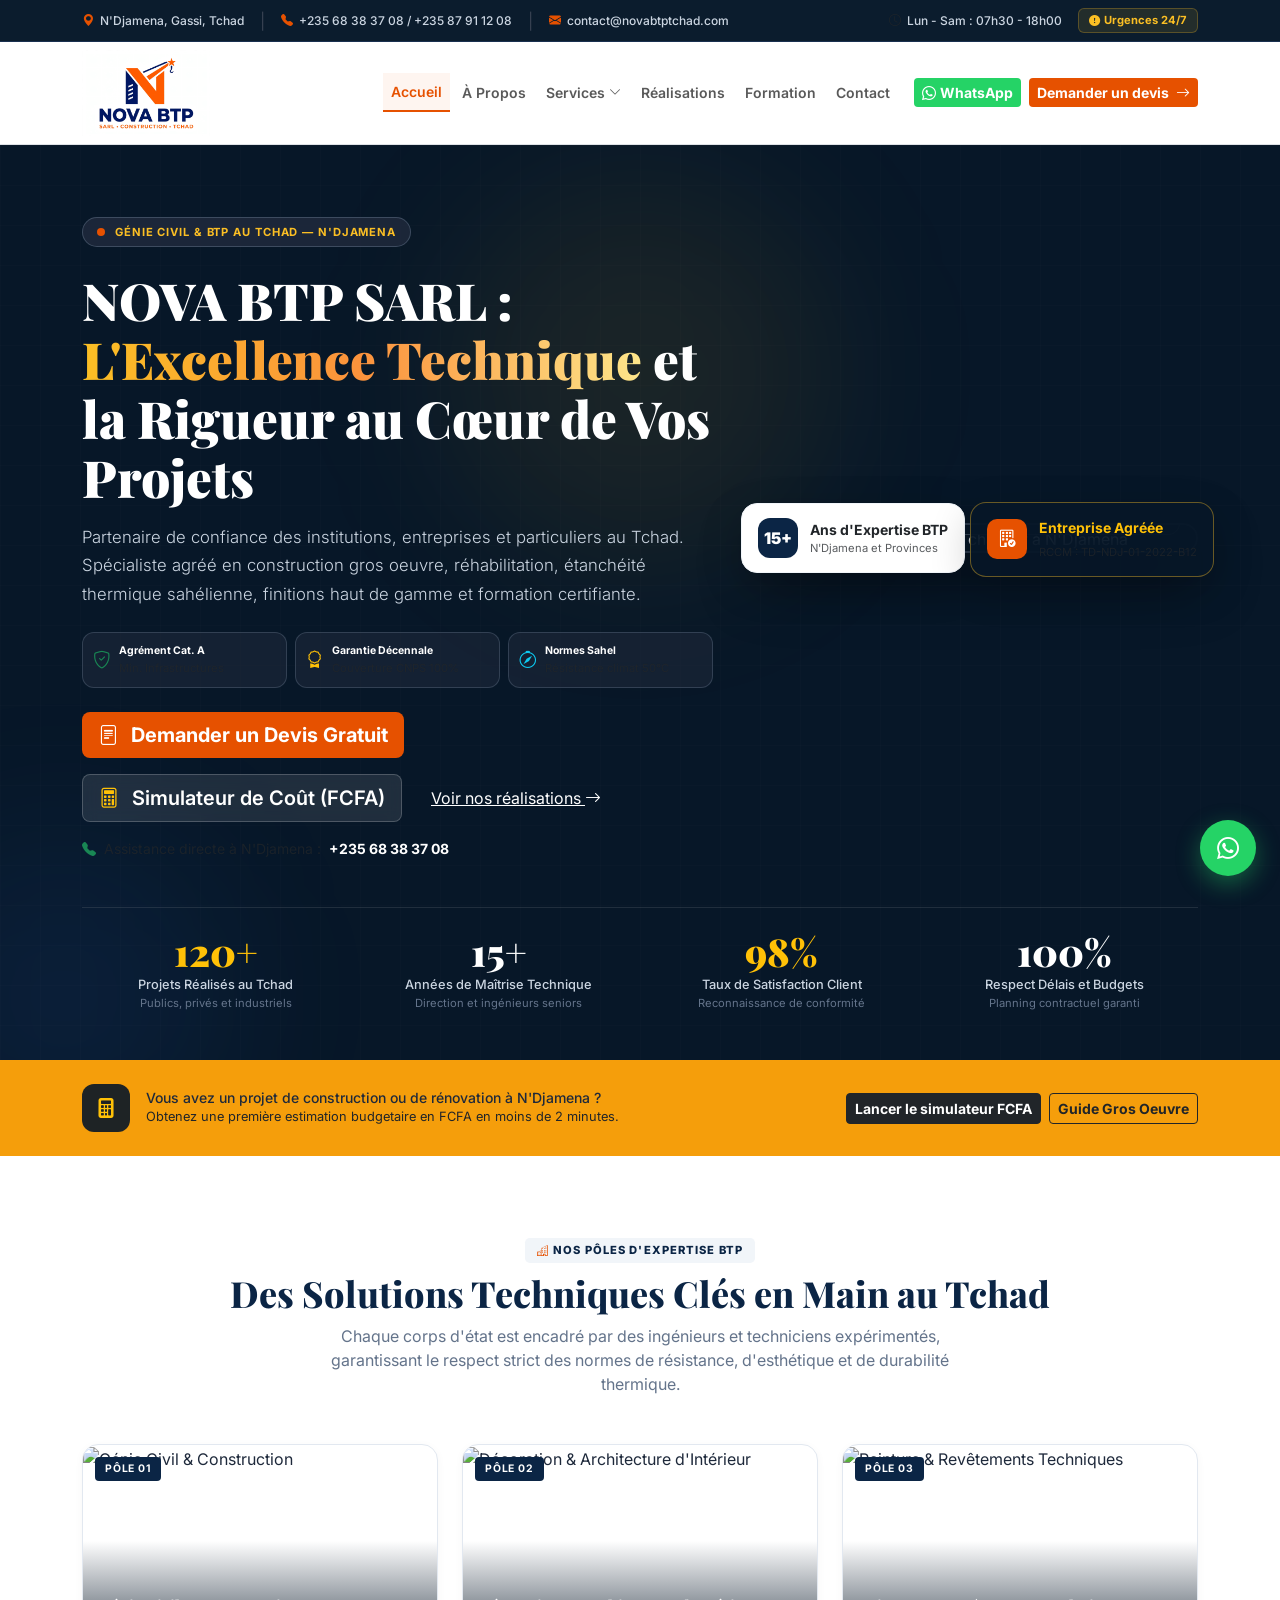
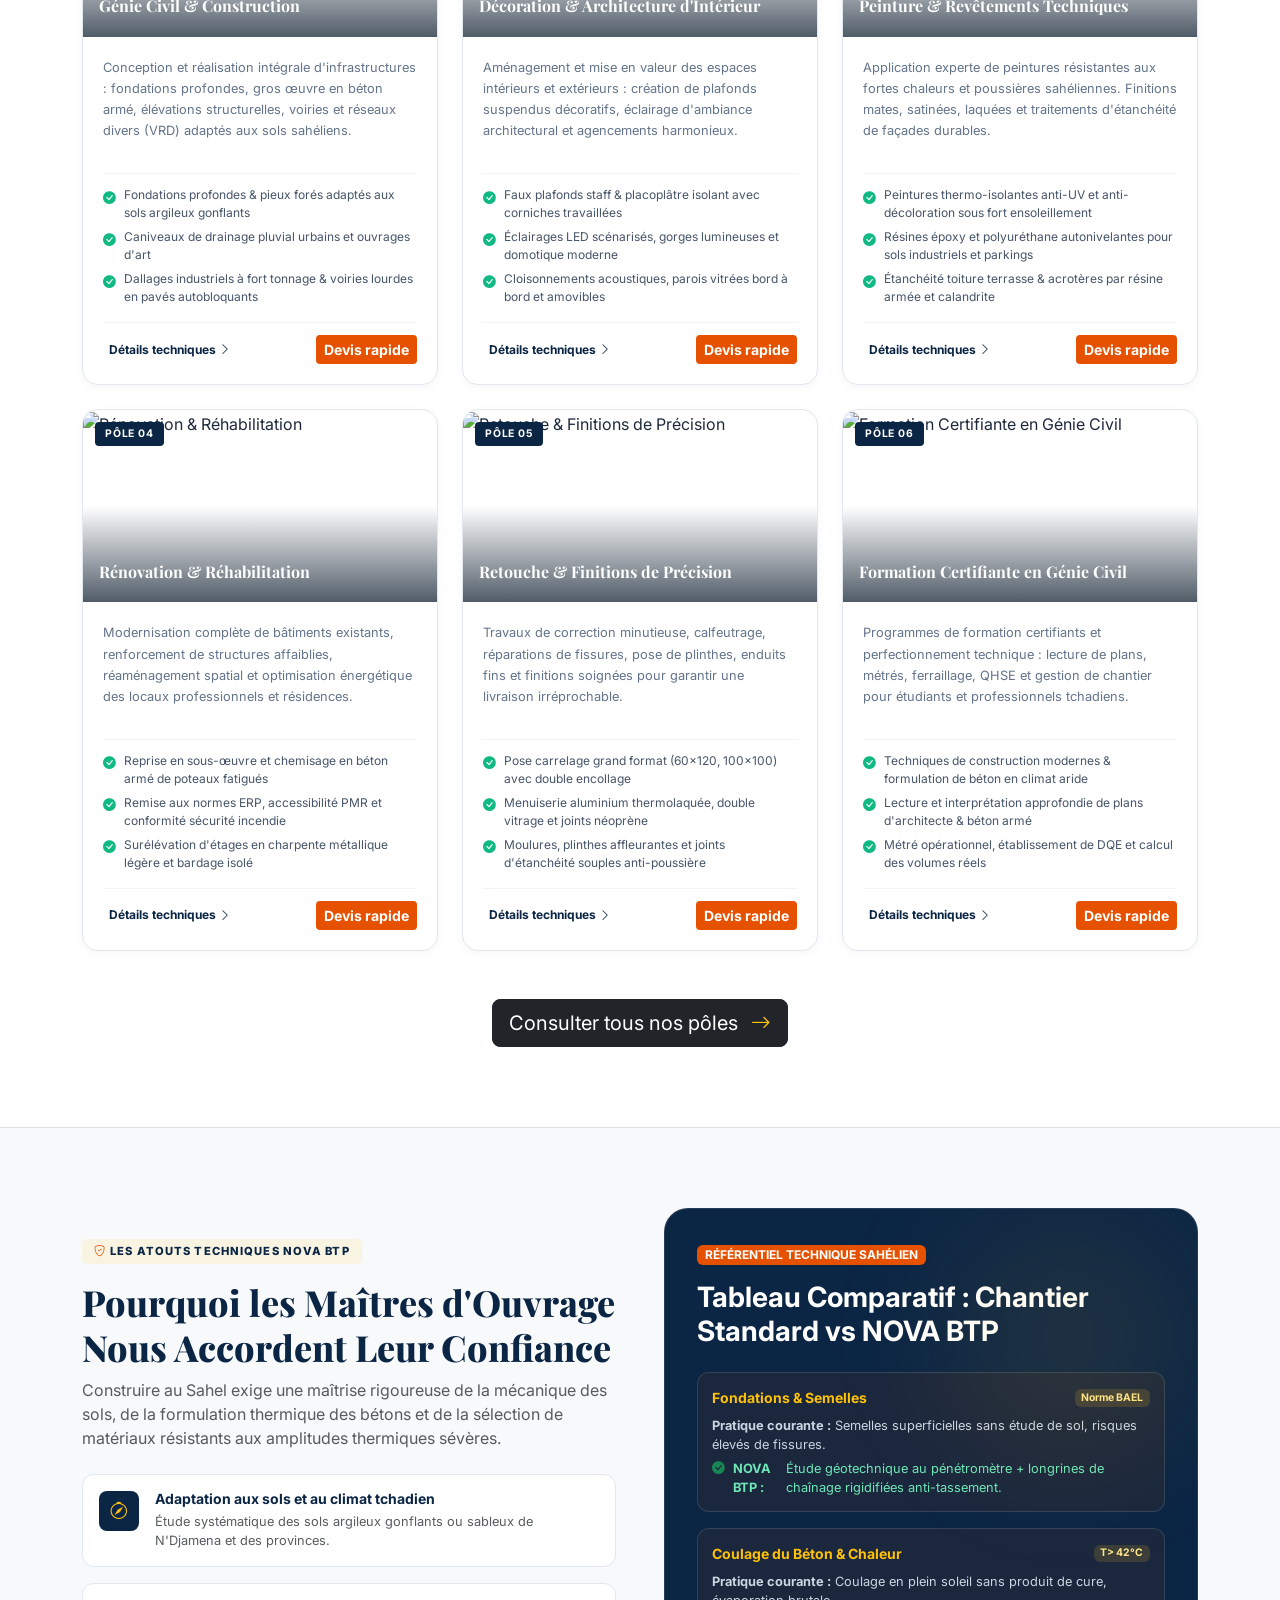
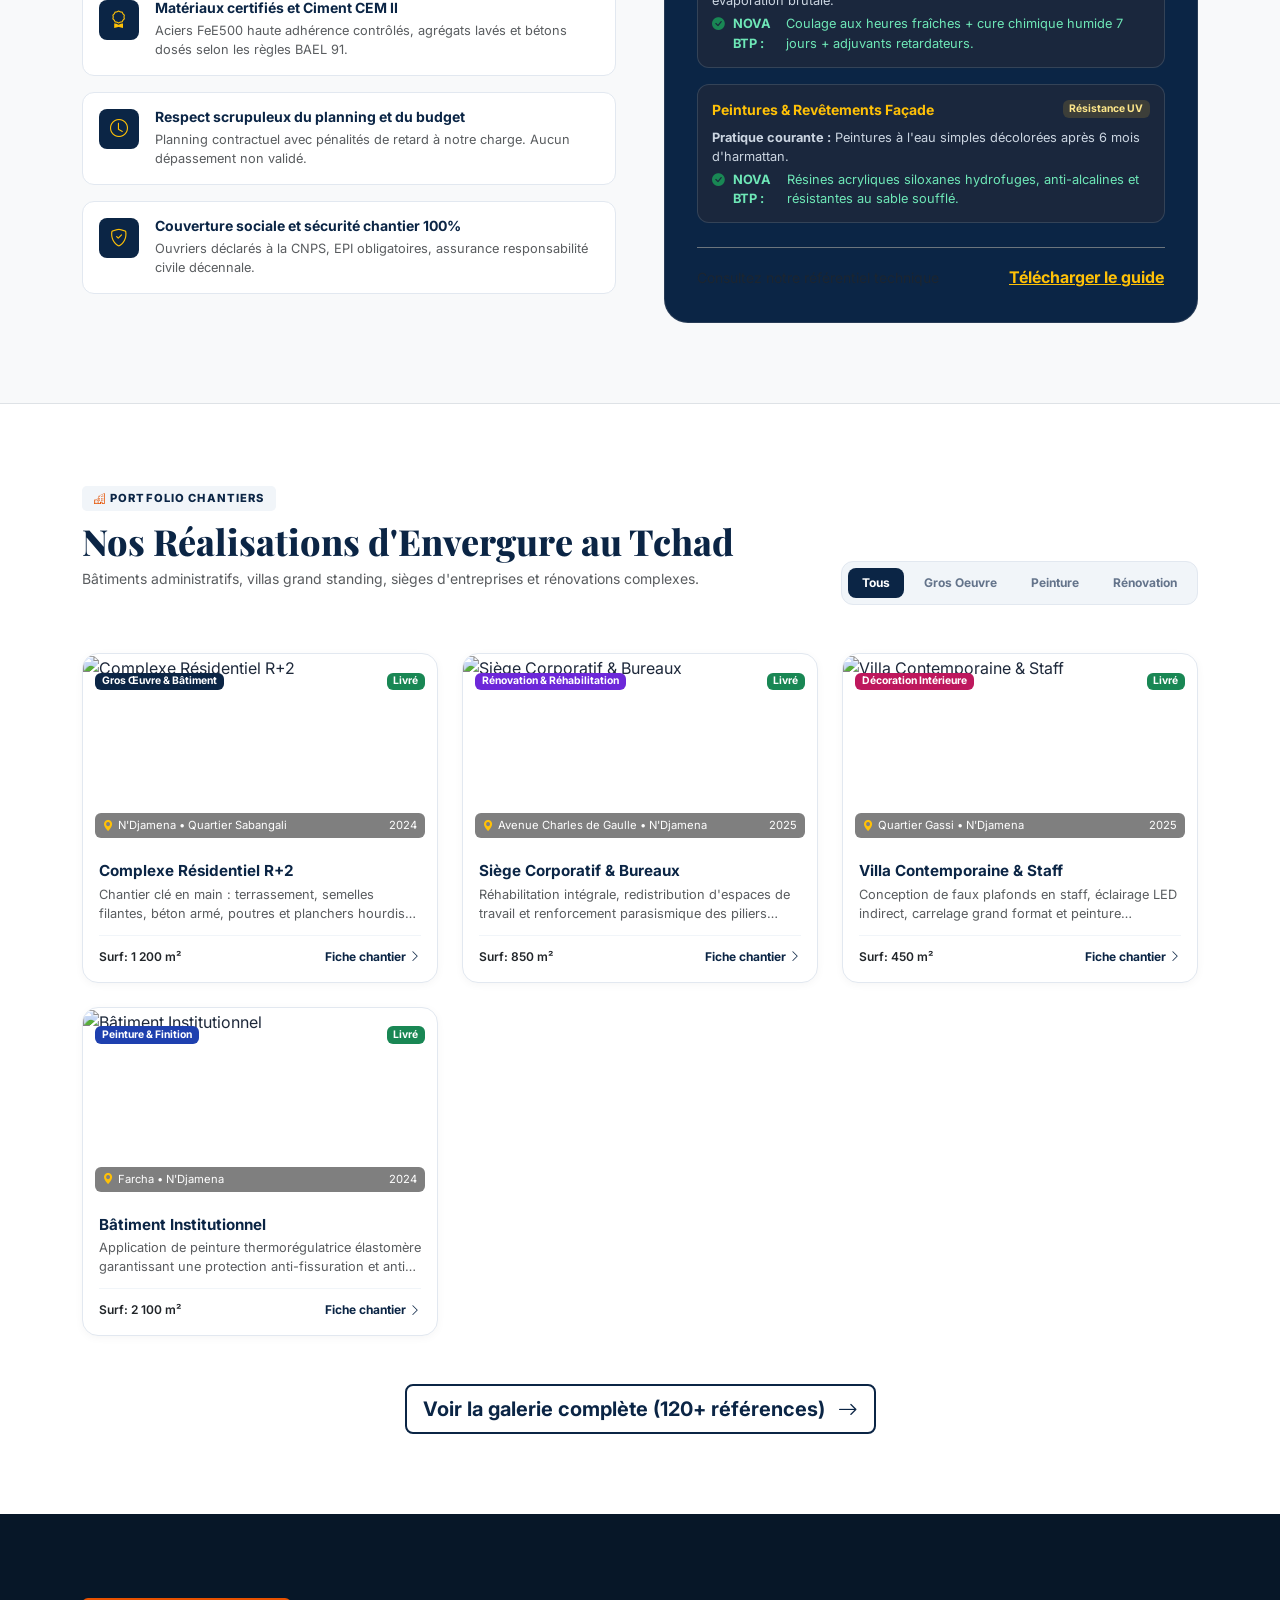
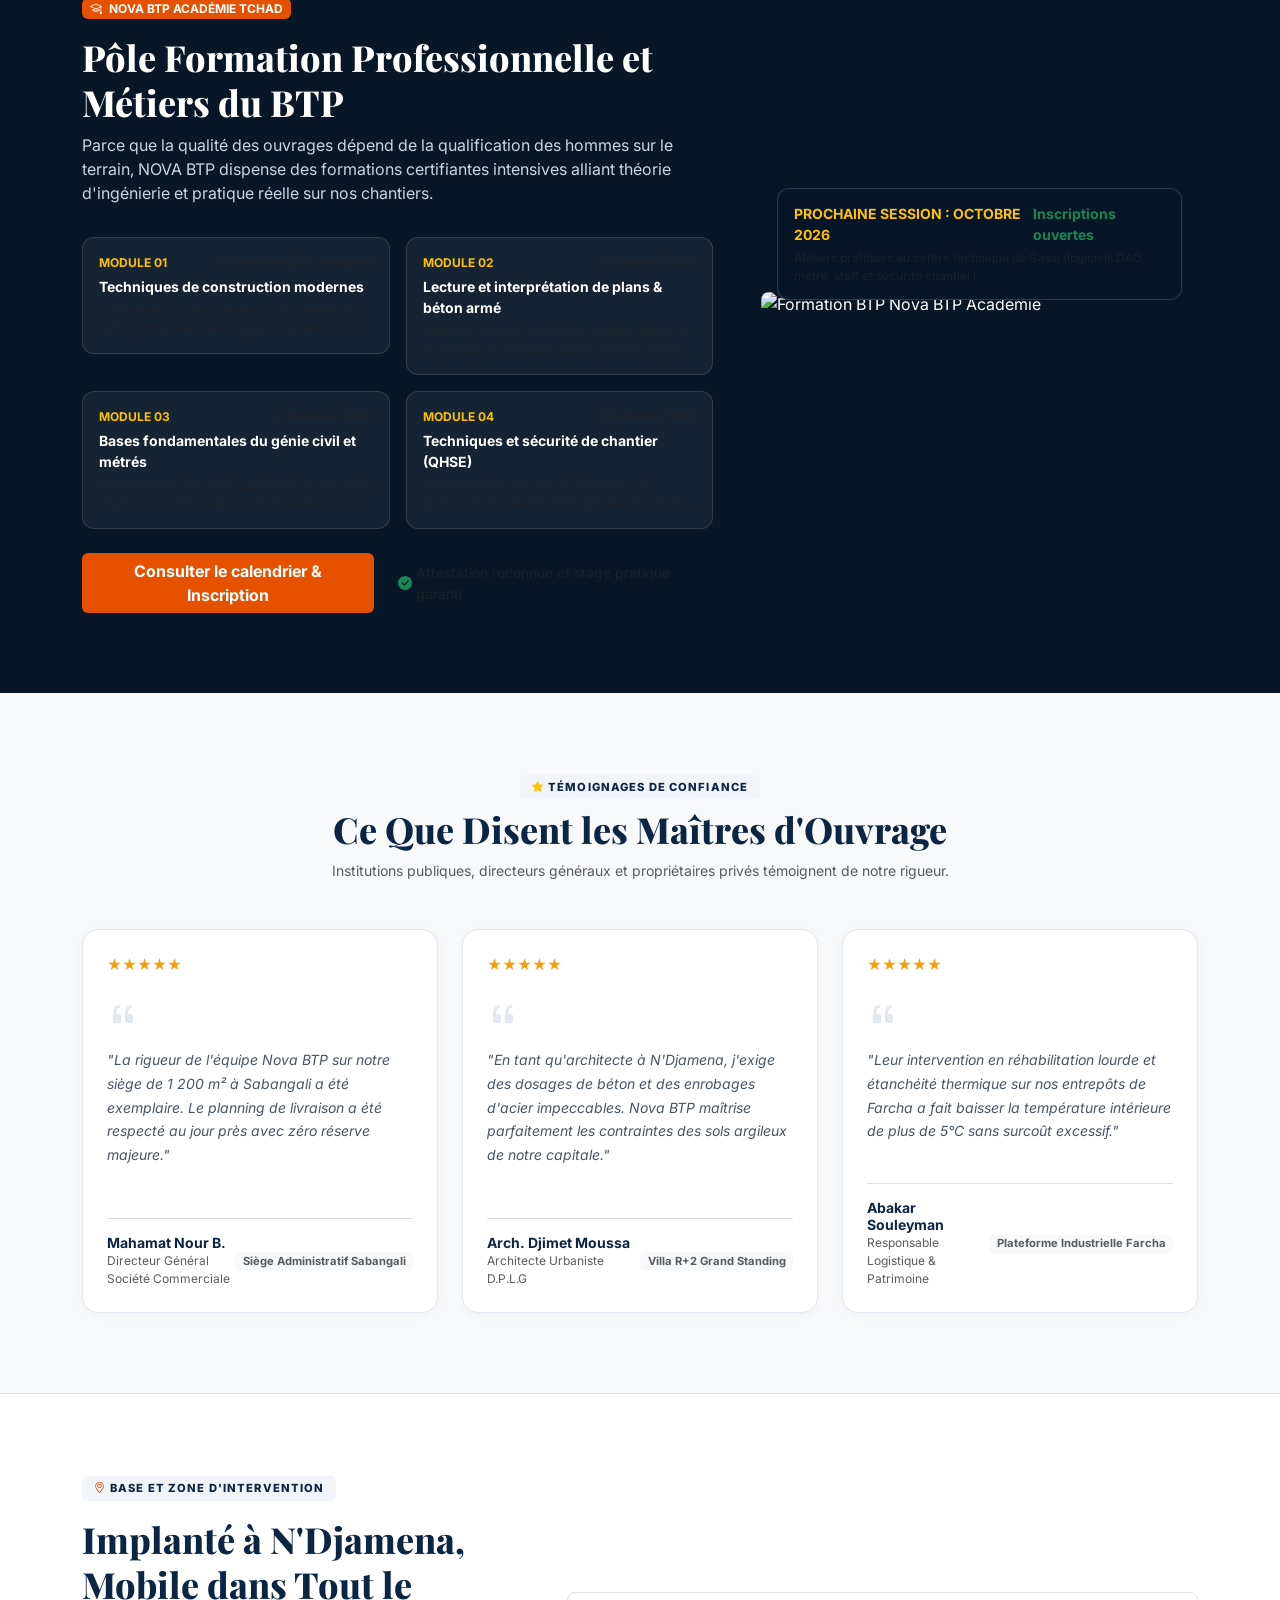
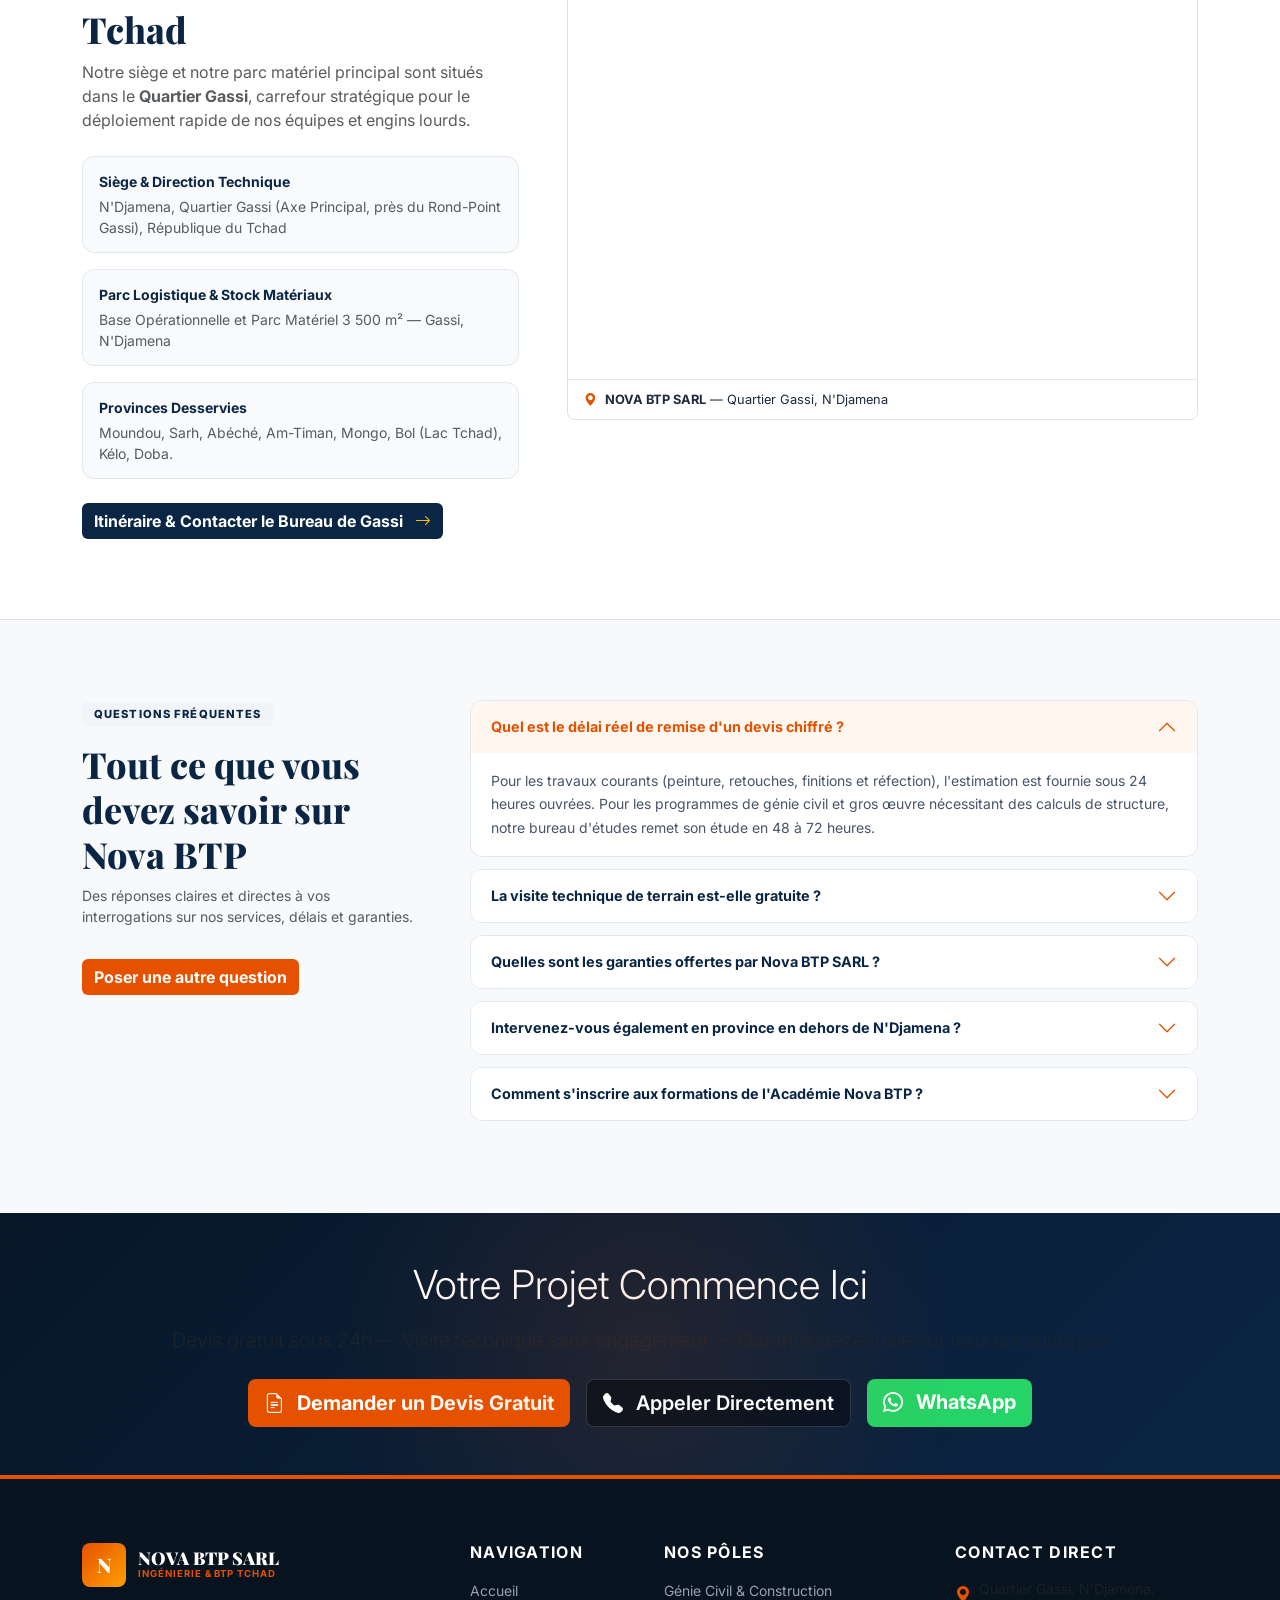
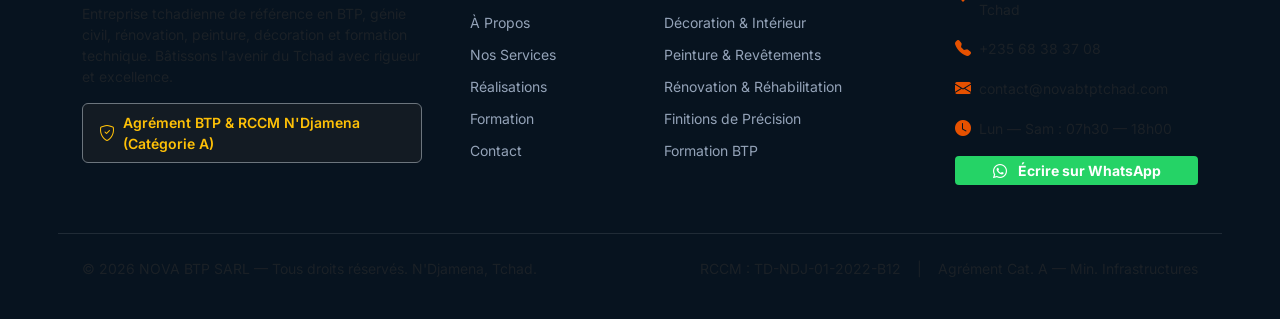
==== index.html @ 618a9fb0 "first commit" ====
<!DOCTYPE html>
<html lang="fr">
<head>
  <meta charset="UTF-8" />
  <meta name="viewport" content="width=device-width, initial-scale=1.0" />
  <title>NOVA BTP SARL - Ingénierie BTP au Tchad, N'Djamena</title>
  <meta name="description" content="NOVA BTP SARL, partenaire de confiance en génie civil, construction, rénovation, décoration et formation certifiante à N'Djamena, Tchad. Agrément Cat. A - Garantie Décennale." />
  <link href="https://cdn.jsdelivr.net/npm/bootstrap@5.3.3/dist/css/bootstrap.min.css" rel="stylesheet" />
  <link href="https://cdn.jsdelivr.net/npm/bootstrap-icons@1.11.3/font/bootstrap-icons.min.css" rel="stylesheet" />
  <link href="https://fonts.googleapis.com/css2?family=Inter:wght@300;400;500;600;700;800;900&family=Playfair+Display:wght@700;800;900&display=swap" rel="stylesheet" />
  <link rel="stylesheet" href="style.css" />
</head>
<body>

<!-- ===== HEADER ===== -->
<header id="main-header" class="sticky-top">
  <div class="topbar py-2">
    <div class="container-xl">
      <div class="d-flex flex-wrap align-items-center justify-content-between gap-2">
        <div class="d-flex flex-wrap align-items-center gap-3">
          <span class="topbar-info"><i class="bi bi-geo-alt-fill text-orange"></i> N'Djamena, Gassi, Tchad</span>
          <span class="d-none d-md-inline topbar-sep">|</span>
          <a href="tel:+23568383708" class="topbar-info topbar-link">
            <i class="bi bi-telephone-fill text-orange"></i> +235 68 38 37 08 / +235 87 91 12 08
          </a>
          <span class="d-none d-lg-inline topbar-sep">|</span>
          <a href="mailto:contact@novabtptchad.com" class="topbar-info topbar-link d-none d-lg-inline-flex">
            <i class="bi bi-envelope-fill text-orange"></i> contact@novabtptchad.com
          </a>
        </div>
        <div class="d-flex align-items-center gap-3">
          <span class="topbar-info"><i class="bi bi-clock text-muted"></i> Lun - Sam : 07h30 - 18h00</span>
          <span class="badge-urgence"><i class="bi bi-exclamation-circle-fill"></i> Urgences 24/7</span>
        </div>
      </div>
    </div>
  </div>

  <nav class="navbar navbar-expand-xl navbar-light bg-white py-0 border-bottom">
    <div class="container-xl">
      <button class="navbar-brand-btn nav-link-page" data-page="home">
        <div class="brand-logo">
          <!-- <div class="brand-logo-icon"><span class="brand-n">N</span></div> -->
          <div class="brand-logo-text">
            <img src="logo.jpg" style="width: 8rem;" >
            <!-- <span class="brand-name">NOVA BTP</span>
            <span class="brand-subtitle">SARL - TCHAD</span>  -->
          </div>
        </div>
      </button>

      <div class="d-flex align-items-center gap-2 d-xl-none">
        <a href="https://wa.me/23568383708" target="_blank" class="btn btn-whatsapp btn-sm">
          <i class="bi bi-whatsapp"></i>
        </a>
        <button class="navbar-toggler border-0" type="button" data-bs-toggle="collapse" data-bs-target="#navbarMain">
          <span class="navbar-toggler-icon"></span>
        </button>
      </div>

      <div class="collapse navbar-collapse" id="navbarMain">
        <ul class="navbar-nav ms-auto align-items-xl-center gap-xl-1">
          <li class="nav-item">
            <button class="nav-link nav-link-page fw-semibold" data-page="home">Accueil</button>
          </li>
          <li class="nav-item">
            <button class="nav-link nav-link-page fw-semibold" data-page="about">À Propos</button>
          </li>
          <li class="nav-item dropdown-hover">
            <button class="nav-link nav-link-page fw-semibold d-inline-flex align-items-center gap-1" data-page="services">
              Services <i class="bi bi-chevron-down small"></i>
            </button>
            <div class="nav-dropdown-menu">
              <div class="nav-dropdown-header">6 Pôles Techniques Nova BTP</div>
              <button class="nav-dropdown-item nav-link-page" data-page="services" data-service="genie-civil">
                <i class="bi bi-building text-orange"></i>
                <div><div class="fw-bold">Génie Civil &amp; Construction</div><div class="text-muted small">Fondations, gros oeuvre, béton armé, VRD</div></div>
              </button>
              <button class="nav-dropdown-item nav-link-page" data-page="services" data-service="decoration-design">
                <i class="bi bi-palette text-orange"></i>
                <div><div class="fw-bold">Décoration &amp; Architecture d'Intérieur</div><div class="text-muted small">Faux plafonds staff, LED, agencements</div></div>
              </button>
              <button class="nav-dropdown-item nav-link-page" data-page="services" data-service="peinture-revetements">
                <i class="bi bi-brush text-orange"></i>
                <div><div class="fw-bold">Peinture &amp; Revêtements Techniques</div><div class="text-muted small">Anti-chaleur -6°C, résine époxy sols</div></div>
              </button>
              <button class="nav-dropdown-item nav-link-page" data-page="services" data-service="renovation-rehabilitation">
                <i class="bi bi-tools text-orange"></i>
                <div><div class="fw-bold">Rénovation &amp; Réhabilitation</div><div class="text-muted small">Reprise en sous-oeuvre, surélévations</div></div>
              </button>
              <button class="nav-dropdown-item nav-link-page" data-page="services" data-service="retouche-finitions">
                <i class="bi bi-rulers text-orange"></i>
                <div><div class="fw-bold">Retouche &amp; Finitions de Précision</div><div class="text-muted small">Carrelage 60x120, menuiserie alu</div></div>
              </button>
              <button class="nav-dropdown-item nav-link-page border-top" data-page="training">
                <i class="bi bi-mortarboard text-orange"></i>
                <div><div class="fw-bold">Formation en Génie Civil</div><div class="text-muted small">Académie pratique certifiée</div></div>
              </button>
              <div class="nav-dropdown-footer">
                <button class="nav-link-page text-orange fw-bold small" data-page="services">Voir les 6 pôles au complet</button>
              </div>
            </div>
          </li>
          <li class="nav-item">
            <button class="nav-link nav-link-page fw-semibold" data-page="projects">Réalisations</button>
          </li>
          <li class="nav-item">
            <button class="nav-link nav-link-page fw-semibold" data-page="training">Formation</button>
          </li>
          <li class="nav-item">
            <button class="nav-link nav-link-page fw-semibold" data-page="contact">Contact</button>
          </li>
        </ul>
        <div class="d-flex align-items-center gap-2 ms-xl-3 mt-3 mt-xl-0 pb-3 pb-xl-0">
          <a href="https://wa.me/23568383708" target="_blank" class="btn btn-whatsapp btn-sm d-none d-xl-inline-flex">
            <i class="bi bi-whatsapp me-1"></i> WhatsApp
          </a>
          <button class="btn btn-orange btn-sm" id="btn-open-quote-nav">
            Demander un devis <i class="bi bi-arrow-right ms-1"></i>
          </button>
        </div>
      </div>
    </div>
  </nav>
</header>

<!-- ===== MAIN SPA CONTAINER ===== -->
<main id="app-main">

  <!-- ======================================================
       PAGE: HOME
  ====================================================== -->
  <div id="page-home" class="page-content">

    <!-- HERO -->
    <section class="hero-section position-relative overflow-hidden text-white">
      <div class="hero-bg-img"></div>
      <div class="hero-overlay"></div>
      <div class="hero-grid"></div>
      <div class="hero-glow-1"></div>
      <div class="hero-glow-2"></div>
      <div class="container-xl position-relative py-5" style="z-index:2;">
        <div class="row align-items-center g-5 py-4">
          <div class="col-lg-7">
            <div class="badge-pill mb-4">
              <span class="dot-pulse"></span>
              GÉNIE CIVIL &amp; BTP AU TCHAD — N'DJAMENA
            </div>
            <h1 class="hero-title">
              NOVA BTP SARL :<br>
              <span class="text-gradient">L'Excellence Technique</span>
              et la Rigueur au Cœur de Vos Projets
            </h1>
            <p class="hero-subtitle mt-3">
              Partenaire de confiance des institutions, entreprises et particuliers au Tchad.
              Spécialiste agréé en construction gros oeuvre, réhabilitation, étanchéité thermique
              sahélienne, finitions haut de gamme et formation certifiante.
            </p>
            <div class="row g-2 mt-3">
              <div class="col-6 col-sm-4">
                <div class="hero-badge">
                  <i class="bi bi-shield-check text-success"></i>
                  <div>
                    <strong class="d-block text-white small">Agrément Cat. A</strong>
                    <span class="text-muted" style="font-size:.7rem;">Min. Infrastructures</span>
                  </div>
                </div>
              </div>
              <div class="col-6 col-sm-4">
                <div class="hero-badge">
                  <i class="bi bi-award text-warning"></i>
                  <div>
                    <strong class="d-block text-white small">Garantie Décennale</strong>
                    <span class="text-muted" style="font-size:.7rem;">Couverture CNPS 100%</span>
                  </div>
                </div>
              </div>
              <div class="col-12 col-sm-4">
                <div class="hero-badge">
                  <i class="bi bi-compass text-info"></i>
                  <div>
                    <strong class="d-block text-white small">Normes Sahel</strong>
                    <span class="text-muted" style="font-size:.7rem;">Résistance climat 50°C</span>
                  </div>
                </div>
              </div>
            </div>
            <div class="d-flex flex-wrap gap-3 mt-4">
              <button class="btn btn-orange btn-lg" id="btn-hero-quote">
                <i class="bi bi-file-text me-2"></i> Demander un Devis Gratuit
              </button>
              <button class="btn btn-glass btn-lg" id="btn-hero-estimator">
                <i class="bi bi-calculator text-warning me-2"></i> Simulateur de Coût (FCFA)
              </button>
              <button class="btn btn-link text-white nav-link-page" data-page="projects">
                Voir nos réalisations <i class="bi bi-arrow-right"></i>
              </button>
            </div>
            <div class="d-flex align-items-center gap-2 mt-3 text-muted small">
              <i class="bi bi-telephone-fill text-success"></i>
              <span>Assistance directe à N'Djamena :</span>
              <a href="tel:+23568383708" class="text-white fw-bold text-decoration-none">+235 68 38 37 08</a>
            </div>
          </div>
          <div class="col-lg-5">
            <div class="hero-img-wrap position-relative">
              <div class="hero-float-card hero-float-tl d-none d-sm-flex">
                <div class="float-icon-box">15+</div>
                <div>
                  <div class="fw-bold small text-dark">Ans d'Expertise BTP</div>
                  <div class="text-muted" style="font-size:.7rem;">N'Djamena et Provinces</div>
                </div>
              </div>
              <div class="hero-img-frame">
                <img src="https://images.unsplash.com/photo-1504307651254-35680f356dfd?auto=format&fit=crop&w=800&q=80"
                     alt="Ingénieurs NOVA BTP sur chantier à N'Djamena" class="hero-img" />
                <div class="hero-img-overlay"></div>
                <div class="hero-img-badge">
                  <div>
                    <div class="text-warning fw-bold" style="font-size:.65rem;">Chantiers Actifs 2026</div>
                    <div class="text-white small fw-bold">Supervision géotechnique et contrôles béton</div>
                  </div>
                  <span class="badge bg-success bg-opacity-25 text-success" style="font-size:.65rem;">Normes BAEL 91</span>
                </div>
              </div>
              <div class="hero-float-card hero-float-br d-none d-sm-flex">
                <div class="float-icon-orange"><i class="bi bi-building-check"></i></div>
                <div>
                  <span class="fw-bold d-block text-warning small">Entreprise Agréée</span>
                  <span class="text-muted" style="font-size:.7rem;">RCCM : TD-NDJ-01-2022-B12</span>
                </div>
              </div>
            </div>
          </div>
        </div>
        <!-- STATS -->
        <div class="hero-stats border-top border-secondary border-opacity-25 mt-4 pt-4">
          <div class="row text-center g-3">
            <div class="col-6 col-md-3">
              <div class="stat-number text-warning">120+</div>
              <div class="stat-label">Projets Réalisés au Tchad</div>
              <div class="stat-sub">Publics, privés et industriels</div>
            </div>
            <div class="col-6 col-md-3">
              <div class="stat-number text-white">15+</div>
              <div class="stat-label">Années de Maîtrise Technique</div>
              <div class="stat-sub">Direction et ingénieurs seniors</div>
            </div>
            <div class="col-6 col-md-3">
              <div class="stat-number text-warning">98%</div>
              <div class="stat-label">Taux de Satisfaction Client</div>
              <div class="stat-sub">Reconnaissance de conformité</div>
            </div>
            <div class="col-6 col-md-3">
              <div class="stat-number text-white">100%</div>
              <div class="stat-label">Respect Délais et Budgets</div>
              <div class="stat-sub">Planning contractuel garanti</div>
            </div>
          </div>
        </div>
      </div>
    </section>

    <!-- BANNER ESTIMATEUR -->
    <section class="banner-estimateur py-4">
      <div class="container-xl">
        <div class="d-flex flex-column flex-md-row align-items-center justify-content-between gap-4">
          <div class="d-flex align-items-center gap-3">
            <div class="banner-icon-box"><i class="bi bi-calculator-fill text-warning fs-5"></i></div>
            <div>
              <h3 class="fw-black mb-0 small">Vous avez un projet de construction ou de rénovation à N'Djamena ?</h3>
              <p class="mb-0 text-dark" style="font-size:.8rem;">Obtenez une première estimation budgetaire en FCFA en moins de 2 minutes.</p>
            </div>
          </div>
          <div class="d-flex gap-2 flex-wrap">
            <button class="btn btn-dark btn-sm fw-bold" id="btn-banner-estimator">Lancer le simulateur FCFA</button>
            <button class="btn btn-outline-dark btn-sm fw-bold" id="btn-guide-technique">Guide Gros Oeuvre</button>
          </div>
        </div>
      </div>
    </section>

    <!-- SERVICES -->
    <section class="py-section bg-white">
      <div class="container-xl">
        <div class="text-center mb-5">
          <div class="section-label mb-2"><i class="bi bi-buildings text-orange me-1"></i> NOS PÔLES D'EXPERTISE BTP</div>
          <h2 class="section-title">Des Solutions Techniques Clés en Main au Tchad</h2>
          <p class="section-subtitle mx-auto">Chaque corps d'état est encadré par des ingénieurs et techniciens expérimentés, garantissant le respect strict des normes de résistance, d'esthétique et de durabilité thermique.</p>
        </div>
        <div class="row g-4" id="home-services-grid"></div>
        <div class="text-center mt-5">
          <button class="btn btn-dark btn-lg nav-link-page" data-page="services">
            Consulter tous nos pôles <i class="bi bi-arrow-right text-warning ms-2"></i>
          </button>
        </div>
      </div>
    </section>

    <!-- WHY NOVA BTP -->
    <section class="py-section bg-light border-top border-bottom">
      <div class="container-xl">
        <div class="row g-5 align-items-center">
          <div class="col-lg-6">
            <div class="section-label bg-warning bg-opacity-10 mb-3"><i class="bi bi-shield-check text-orange me-1"></i> LES ATOUTS TECHNIQUES NOVA BTP</div>
            <h2 class="section-title">Pourquoi les Maîtres d'Ouvrage Nous Accordent Leur Confiance</h2>
            <p class="text-muted">Construire au Sahel exige une maîtrise rigoureuse de la mécanique des sols, de la formulation thermique des bétons et de la sélection de matériaux résistants aux amplitudes thermiques sévères.</p>
            <div class="d-flex flex-column gap-3 mt-4">
              <div class="why-card">
                <div class="why-icon"><i class="bi bi-compass text-warning"></i></div>
                <div>
                  <h5 class="small fw-bold text-navy mb-1">Adaptation aux sols et au climat tchadien</h5>
                  <p class="text-muted mb-0" style="font-size:.8rem;">Étude systématique des sols argileux gonflants ou sableux de N'Djamena et des provinces.</p>
                </div>
              </div>
              <div class="why-card">
                <div class="why-icon"><i class="bi bi-award text-warning"></i></div>
                <div>
                  <h5 class="small fw-bold text-navy mb-1">Matériaux certifiés et Ciment CEM II</h5>
                  <p class="text-muted mb-0" style="font-size:.8rem;">Aciers FeE500 haute adhérence contrôlés, agrégats lavés et bétons dosés selon les règles BAEL 91.</p>
                </div>
              </div>
              <div class="why-card">
                <div class="why-icon"><i class="bi bi-clock text-warning"></i></div>
                <div>
                  <h5 class="small fw-bold text-navy mb-1">Respect scrupuleux du planning et du budget</h5>
                  <p class="text-muted mb-0" style="font-size:.8rem;">Planning contractuel avec pénalités de retard à notre charge. Aucun dépassement non validé.</p>
                </div>
              </div>
              <div class="why-card">
                <div class="why-icon"><i class="bi bi-shield-check text-warning"></i></div>
                <div>
                  <h5 class="small fw-bold text-navy mb-1">Couverture sociale et sécurité chantier 100%</h5>
                  <p class="text-muted mb-0" style="font-size:.8rem;">Ouvriers déclarés à la CNPS, EPI obligatoires, assurance responsabilité civile décennale.</p>
                </div>
              </div>
            </div>
          </div>
          <div class="col-lg-6">
            <div class="comparison-card">
              <div class="comparison-glow"></div>
              <span class="badge bg-orange text-white mb-3">RÉFÉRENTIEL TECHNIQUE SAHÉLIEN</span>
              <h3 class="fw-bold text-white mb-4">Tableau Comparatif : Chantier Standard vs NOVA BTP</h3>
              <div class="d-flex flex-column gap-3">
                <div class="comparison-item">
                  <div class="d-flex justify-content-between align-items-center mb-2">
                    <span class="fw-bold text-warning small">Fondations &amp; Semelles</span>
                    <span class="badge badge-norm">Norme BAEL</span>
                  </div>
                  <p class="text-slate-300 mb-1" style="font-size:.8rem;"><strong>Pratique courante :</strong> Semelles superficielles sans étude de sol, risques élevés de fissures.</p>
                  <div class="comparison-nova"><i class="bi bi-check-circle-fill text-success me-1"></i><strong>NOVA BTP :</strong> Étude géotechnique au pénétromètre + longrines de chaînage rigidifiées anti-tassement.</div>
                </div>
                <div class="comparison-item">
                  <div class="d-flex justify-content-between align-items-center mb-2">
                    <span class="fw-bold text-warning small">Coulage du Béton &amp; Chaleur</span>
                    <span class="badge badge-norm">T&gt; 42°C</span>
                  </div>
                  <p class="text-slate-300 mb-1" style="font-size:.8rem;"><strong>Pratique courante :</strong> Coulage en plein soleil sans produit de cure, évaporation brutale.</p>
                  <div class="comparison-nova"><i class="bi bi-check-circle-fill text-success me-1"></i><strong>NOVA BTP :</strong> Coulage aux heures fraîches + cure chimique humide 7 jours + adjuvants retardateurs.</div>
                </div>
                <div class="comparison-item">
                  <div class="d-flex justify-content-between align-items-center mb-2">
                    <span class="fw-bold text-warning small">Peintures &amp; Revêtements Façade</span>
                    <span class="badge badge-norm">Résistance UV</span>
                  </div>
                  <p class="text-slate-300 mb-1" style="font-size:.8rem;"><strong>Pratique courante :</strong> Peintures à l'eau simples décolorées après 6 mois d'harmattan.</p>
                  <div class="comparison-nova"><i class="bi bi-check-circle-fill text-success me-1"></i><strong>NOVA BTP :</strong> Résines acryliques siloxanes hydrofuges, anti-alcalines et résistantes au sable soufflé.</div>
                </div>
              </div>
              <div class="d-flex align-items-center justify-content-between border-top border-secondary mt-4 pt-3">
                <span class="text-muted small">Consultez notre référentiel technique</span>
                <button class="btn btn-link text-warning small fw-bold p-0" id="btn-guide-home">Télécharger le guide</button>
              </div>
            </div>
          </div>
        </div>
      </div>
    </section>

    <!-- PROJECTS PREVIEW -->
    <section class="py-section bg-white">
      <div class="container-xl">
        <div class="d-flex flex-column flex-md-row justify-content-between align-items-start align-items-md-end gap-4 mb-5">
          <div>
            <div class="section-label mb-2"><i class="bi bi-buildings text-orange me-1"></i> PORTFOLIO CHANTIERS</div>
            <h2 class="section-title mb-1">Nos Réalisations d'Envergure au Tchad</h2>
            <p class="text-muted small">Bâtiments administratifs, villas grand standing, sièges d'entreprises et rénovations complexes.</p>
          </div>
          <div class="project-tabs" id="project-filter-tabs">
            <button class="project-tab active" data-filter="all">Tous</button>
            <button class="project-tab" data-filter="gros-oeuvre">Gros Oeuvre</button>
            <button class="project-tab" data-filter="peinture">Peinture</button>
            <button class="project-tab" data-filter="renovation">Rénovation</button>
          </div>
        </div>
        <div class="row g-4" id="home-projects-grid"></div>
        <div class="text-center mt-5">
          <button class="btn btn-outline-navy btn-lg nav-link-page" data-page="projects">
            Voir la galerie complète (120+ références) <i class="bi bi-arrow-right ms-2"></i>
          </button>
        </div>
      </div>
    </section>

    <!-- TRAINING PREVIEW -->
    <section class="py-section bg-navy text-white position-relative overflow-hidden">
      <div class="container-xl position-relative" style="z-index:2;">
        <div class="row g-5 align-items-center">
          <div class="col-lg-7">
            <span class="badge bg-orange text-white mb-3"><i class="bi bi-mortarboard me-1"></i> NOVA BTP ACADÉMIE TCHAD</span>
            <h2 class="section-title text-white">Pôle Formation Professionnelle et Métiers du BTP</h2>
            <p class="text-slate-300">Parce que la qualité des ouvrages dépend de la qualification des hommes sur le terrain, NOVA BTP dispense des formations certifiantes intensives alliant théorie d'ingénierie et pratique réelle sur nos chantiers.</p>
            <div class="row g-3 mt-3" id="home-training-modules"></div>
            <div class="d-flex align-items-center gap-4 mt-4">
              <button class="btn btn-orange nav-link-page" data-page="training">Consulter le calendrier &amp; Inscription</button>
              <div class="text-muted small d-flex align-items-center gap-1">
                <i class="bi bi-check-circle-fill text-success"></i> Attestation reconnue et stage pratique garanti
              </div>
            </div>
          </div>
          <div class="col-lg-5">
            <div class="training-img-wrap position-relative">
              <img src="https://images.unsplash.com/photo-1531482615713-2afd69097998?auto=format&fit=crop&w=800&q=80"
                   alt="Formation BTP Nova BTP Académie" class="img-fluid rounded-3 w-100" style="height:380px;object-fit:cover;" />
              <div class="training-img-badge">
                <div class="d-flex justify-content-between align-items-center fw-bold text-warning mb-1 small">
                  <span>PROCHAINE SESSION : OCTOBRE 2026</span>
                  <span class="text-success">Inscriptions ouvertes</span>
                </div>
                <p class="text-muted mb-0" style="font-size:.75rem;">Ateliers pratiques au centre technique de Gassi (logiciels DAO, métré, staff et sécurité chantier).</p>
              </div>
            </div>
          </div>
        </div>
      </div>
    </section>

    <!-- TESTIMONIALS -->
    <section class="py-section bg-light border-bottom">
      <div class="container-xl">
        <div class="text-center mb-5">
          <div class="section-label mb-2"><i class="bi bi-star-fill text-warning me-1"></i> TÉMOIGNAGES DE CONFIANCE</div>
          <h2 class="section-title">Ce Que Disent les Maîtres d'Ouvrage</h2>
          <p class="text-muted small">Institutions publiques, directeurs généraux et propriétaires privés témoignent de notre rigueur.</p>
        </div>
        <div class="row g-4" id="home-testimonials"></div>
      </div>
    </section>

    <!-- LOCATION -->
    <section class="py-section bg-white">
      <div class="container-xl">
        <div class="row g-5 align-items-center">
          <div class="col-lg-5">
            <div class="section-label mb-3"><i class="bi bi-geo-alt text-orange me-1"></i> BASE ET ZONE D'INTERVENTION</div>
            <h2 class="section-title">Implanté à N'Djamena, Mobile dans Tout le Tchad</h2>
            <p class="text-muted">Notre siège et notre parc matériel principal sont situés dans le <strong>Quartier Gassi</strong>, carrefour stratégique pour le déploiement rapide de nos équipes et engins lourds.</p>
            <div class="d-flex flex-column gap-3 mt-4">
              <div class="location-info-card">
                <div class="fw-bold text-navy small mb-1">Siège &amp; Direction Technique</div>
                <div class="text-muted small">N'Djamena, Quartier Gassi (Axe Principal, près du Rond-Point Gassi), République du Tchad</div>
              </div>
              <div class="location-info-card">
                <div class="fw-bold text-navy small mb-1">Parc Logistique &amp; Stock Matériaux</div>
                <div class="text-muted small">Base Opérationnelle et Parc Matériel 3 500 m² — Gassi, N'Djamena</div>
              </div>
              <div class="location-info-card">
                <div class="fw-bold text-navy small mb-1">Provinces Desservies</div>
                <div class="text-muted small">Moundou, Sarh, Abéché, Am-Timan, Mongo, Bol (Lac Tchad), Kélo, Doba.</div>
              </div>
            </div>
            <button class="btn btn-navy mt-4 nav-link-page" data-page="contact">
              Itinéraire &amp; Contacter le Bureau de Gassi <i class="bi bi-arrow-right text-warning ms-2"></i>
            </button>
          </div>
          <div class="col-lg-7">
            <div class="map-container rounded-3 overflow-hidden border">
              <iframe src="https://www.openstreetmap.org/export/embed.html?bbox=15.030%2C12.090%2C15.100%2C12.140&layer=mapnik&marker=12.115%2C15.061"
                      style="width:100%;height:420px;border:0;"
                      title="Localisation Nova BTP SARL — Quartier Gassi, N'Djamena"
                      loading="lazy"></iframe>
              <div class="map-overlay-badge">
                <i class="bi bi-geo-alt-fill text-orange me-1"></i>
                <strong>NOVA BTP SARL</strong> — Quartier Gassi, N'Djamena
              </div>
            </div>
          </div>
        </div>
      </div>
    </section>

    <!-- FAQ -->
    <section class="py-section bg-light border-top">
      <div class="container-xl">
        <div class="row g-5">
          <div class="col-lg-4">
            <div class="section-label mb-3">QUESTIONS FRÉQUENTES</div>
            <h2 class="section-title">Tout ce que vous devez savoir sur Nova BTP</h2>
            <p class="text-muted small">Des réponses claires et directes à vos interrogations sur nos services, délais et garanties.</p>
            <button class="btn btn-orange mt-3" id="btn-faq-contact">Poser une autre question</button>
          </div>
          <div class="col-lg-8">
            <div class="accordion accordion-nova" id="faqAccordion"></div>
          </div>
        </div>
      </div>
    </section>

    <!-- CTA FINAL -->
    <section class="cta-final-section py-5">
      <div class="container-xl text-center">
        <h2 class="display-6 fw-black text-white mb-3">Votre Projet Commence Ici</h2>
        <p class="lead text-muted mb-4">Devis gratuit sous 24h — Visite technique sans engagement — Garantie décennale sur tous les ouvrages</p>
        <div class="d-flex flex-wrap justify-content-center gap-3">
          <button class="btn btn-orange btn-lg" id="btn-cta-quote">
            <i class="bi bi-file-earmark-text me-2"></i> Demander un Devis Gratuit
          </button>
          <a href="tel:+23568383708" class="btn btn-glass-dark btn-lg">
            <i class="bi bi-telephone-fill me-2"></i> Appeler Directement
          </a>
          <a href="https://wa.me/23568383708" target="_blank" class="btn btn-whatsapp btn-lg">
            <i class="bi bi-whatsapp me-2"></i> WhatsApp
          </a>
        </div>
      </div>
    </section>
  </div><!-- /page-home -->


  <!-- ======================================================
       PAGE: ABOUT
  ====================================================== -->
  <div id="page-about" class="page-content d-none">
    <section class="page-hero-section">
      <div class="container-xl">
        <span class="badge bg-orange text-white mb-3">ENTREPRISE TCHADIENNE DE RÉFÉRENCE</span>
        <h1 class="page-hero-title">À Propos de NOVA BTP SARL</h1>
        <p class="page-hero-subtitle">Bâtir l'avenir du Sahel avec rigueur technique, intégrité et passion du bel ouvrage. Découvrez l'histoire, la vision et l'équipe d'ingénieurs qui pilotent nos chantiers.</p>
      </div>
    </section>

    <section class="py-section bg-light border-bottom">
      <div class="container-xl">
        <div class="row g-5 align-items-center">
          <div class="col-lg-6">
            <div class="section-label mb-3">NOTRE GENÈSE &amp; EXPERTISE</div>
            <h2 class="section-title">Une Réponse Concrète aux Défis Constructifs du Tchad</h2>
            <p class="text-muted"><strong>NOVA BTP SARL</strong> est née d'un constat : la plupart des pathologies du bâtiment constatées à N'Djamena (fissures, tassements différentiels, remontées capillaires, dégradations thermiques) sont évitables grâce à une rigueur d'ingénierie sans compromis.</p>
            <p class="text-muted">Depuis notre siège et base logistique de Gassi, nous mobilisons des équipements modernes, un laboratoire de contrôle béton et des équipes dévouées pour concrétiser des projets d'envergure dans les délais et budgets convenus.</p>
            <div class="row g-3 mt-2">
              <div class="col-6">
                <div class="stat-box-light">
                  <div class="stat-val-orange">100%</div>
                  <div class="fw-bold small">Capitaux Tchadiens</div>
                  <div class="text-muted" style="font-size:.75rem;">Engagés pour le développement local</div>
                </div>
              </div>
              <div class="col-6">
                <div class="stat-box-light">
                  <div class="stat-val-navy">Cat. A</div>
                  <div class="fw-bold small">Agrément Ministériel</div>
                  <div class="text-muted" style="font-size:.75rem;">Infrastructures et Bâtiments</div>
                </div>
              </div>
            </div>
          </div>
          <div class="col-lg-6">
            <div class="bg-white border rounded-4 p-5 text-center shadow-sm">
              <div class="about-logo-display mb-4">
                <div class="about-logo-icon">N</div>
                <div>
                  <div class="about-logo-name">NOVA BTP SARL</div>
                  <div class="about-logo-tagline">Ingénierie &amp; BTP Tchad</div>
                </div>
              </div>
              <p class="text-muted small fst-italic">"Bâtissons l'avenir du Sahel avec rigueur et intégrité technique"</p>
              <div class="row g-2 mt-3">
                <div class="col-4 text-center"><div class="fw-black fs-4 text-orange">120+</div><div class="small text-muted">Projets</div></div>
                <div class="col-4 text-center"><div class="fw-black fs-4 text-navy">15+</div><div class="small text-muted">Années</div></div>
                <div class="col-4 text-center"><div class="fw-black fs-4 text-orange">280+</div><div class="small text-muted">Formés</div></div>
              </div>
            </div>
          </div>
        </div>
      </div>
    </section>

    <section class="py-section bg-white">
      <div class="container-xl">
        <div class="text-center mb-5">
          <div class="section-label mb-2">MISSION ET VALEURS</div>
          <h2 class="section-title">Les Piliers de notre Engagement Technique</h2>
        </div>
        <div class="row g-4">
          <div class="col-md-6 col-lg-3">
            <div class="value-card text-center">
              <div class="value-icon mx-auto mb-3"><i class="bi bi-bullseye fs-4 text-orange"></i></div>
              <h5 class="fw-bold text-navy">Excellence Technique</h5>
              <p class="text-muted small">Respect strict des normes BAEL 91, Eurocode 2 et standards de résistance sahélienne.</p>
            </div>
          </div>
          <div class="col-md-6 col-lg-3">
            <div class="value-card text-center">
              <div class="value-icon mx-auto mb-3"><i class="bi bi-heart-pulse fs-4 text-orange"></i></div>
              <h5 class="fw-bold text-navy">Intégrité &amp; Transparence</h5>
              <p class="text-muted small">Devis contractuels clairs, sans surprise ni dépassement non validé par avenant.</p>
            </div>
          </div>
          <div class="col-md-6 col-lg-3">
            <div class="value-card text-center">
              <div class="value-icon mx-auto mb-3"><i class="bi bi-lightning-charge fs-4 text-orange"></i></div>
              <h5 class="fw-bold text-navy">Réactivité Terrain</h5>
              <p class="text-muted small">Urgences chantier traitées 24/7. Déploiement rapide depuis notre base de Gassi.</p>
            </div>
          </div>
          <div class="col-md-6 col-lg-3">
            <div class="value-card text-center">
              <div class="value-icon mx-auto mb-3"><i class="bi bi-people fs-4 text-orange"></i></div>
              <h5 class="fw-bold text-navy">Développement Local</h5>
              <p class="text-muted small">100% capitaux tchadiens. Formation continue des jeunes techniciens du Tchad.</p>
            </div>
          </div>
        </div>
      </div>
    </section>

    <section class="py-section bg-light border-top border-bottom">
      <div class="container-xl">
        <div class="text-center mb-5">
          <div class="section-label mb-2"><i class="bi bi-people text-orange me-1"></i> NOTRE ÉQUIPE</div>
          <h2 class="section-title">L'Expertise au Service de Vos Projets</h2>
          <p class="text-muted small">Une équipe pluridisciplinaire d'ingénieurs, d'architectes et de techniciens aguerris.</p>
        </div>
        <div class="row g-4" id="about-team-grid"></div>
      </div>
    </section>

    <section class="py-section bg-navy text-white">
      <div class="container-xl">
        <div class="text-center mb-5">
          <span class="badge bg-orange mb-3">CERTIFICATIONS &amp; AGRÉMENTS</span>
          <h2 class="section-title text-white">Une Entreprise Légalement Reconnue</h2>
        </div>
        <div class="row g-4 justify-content-center">
          <div class="col-md-4">
            <div class="cert-card text-center">
              <div class="cert-icon mb-3"><i class="bi bi-patch-check-fill fs-2 text-warning"></i></div>
              <h5 class="fw-bold">Agrément Technique Cat. A</h5>
              <p class="text-slate-300 small">Ministère des Infrastructures et du Désenclavement du Tchad</p>
            </div>
          </div>
          <div class="col-md-4">
            <div class="cert-card text-center">
              <div class="cert-icon mb-3"><i class="bi bi-file-earmark-check-fill fs-2 text-warning"></i></div>
              <h5 class="fw-bold">RCCM Enregistré</h5>
              <p class="text-slate-300 small">N° TD-NDJ-01-2022-B12 — Registre du Commerce N'Djamena</p>
            </div>
          </div>
          <div class="col-md-4">
            <div class="cert-card text-center">
              <div class="cert-icon mb-3"><i class="bi bi-shield-fill-check fs-2 text-warning"></i></div>
              <h5 class="fw-bold">Couverture CNPS 100%</h5>
              <p class="text-slate-300 small">Déclaration sociale complète de tous les ouvriers et techniciens</p>
            </div>
          </div>
        </div>
      </div>
    </section>
  </div><!-- /page-about -->


  <!-- ======================================================
       PAGE: SERVICES
  ====================================================== -->
  <div id="page-services" class="page-content d-none">
    <section class="page-hero-section">
      <div class="container-xl">
        <span class="badge bg-orange text-white mb-3">EXPERTISE MULTI-CORPS D'ÉTAT</span>
        <h1 class="page-hero-title">Nos 6 Pôles d'Expertise BTP</h1>
        <p class="page-hero-subtitle">Solutions clés en main adaptées aux contraintes spécifiques du climat sahélien et des sols de N'Djamena.</p>
      </div>
    </section>
    <section class="py-section bg-white">
      <div class="container-xl">
        <div id="services-detail-grid"></div>
      </div>
    </section>
    <section class="py-section bg-light border-top">
      <div class="container-xl">
        <div class="text-center mb-5">
          <div class="section-label mb-2"><i class="bi bi-thermometer-sun text-orange me-1"></i> NORMES SAHÉLIENNES</div>
          <h2 class="section-title">Nos Standards Techniques Adaptés au Sahel</h2>
        </div>
        <div class="row g-4" id="sahelian-norms-grid"></div>
      </div>
    </section>
    <section class="py-4 bg-orange text-white">
      <div class="container-xl">
        <div class="d-flex flex-column flex-md-row align-items-center justify-content-between gap-4">
          <div>
            <h3 class="fw-black mb-1">Besoin d'un corps d'état spécifique ?</h3>
            <p class="mb-0 opacity-75">Notre bureau d'études évalue votre projet et vous remet un devis détaillé sous 48h.</p>
          </div>
          <div class="d-flex gap-2">
            <button class="btn btn-white text-orange fw-bold" id="btn-services-quote">Demander un Devis</button>
            <a href="tel:+23568383708" class="btn btn-outline-white fw-bold"><i class="bi bi-telephone me-1"></i>Appeler</a>
          </div>
        </div>
      </div>
    </section>
  </div><!-- /page-services -->


  <!-- ======================================================
       PAGE: PROJECTS
  ====================================================== -->
  <div id="page-projects" class="page-content d-none">
    <section class="page-hero-section">
      <div class="container-xl">
        <span class="badge bg-orange text-white mb-3">PORTFOLIO</span>
        <h1 class="page-hero-title">Nos Réalisations</h1>
        <p class="page-hero-subtitle">Plus de 120 projets livrés au Tchad. Bâtiments résidentiels, industriels, sièges d'entreprises et réhabilitations complexes.</p>
      </div>
    </section>
    <section class="py-section bg-white">
      <div class="container-xl">
        <div class="d-flex flex-wrap gap-2 mb-5 justify-content-center" id="projects-filter-full">
          <button class="project-tab active" data-filter="all">Tous les projets</button>
          <button class="project-tab" data-filter="gros-oeuvre">Gros Oeuvre</button>
          <button class="project-tab" data-filter="peinture">Peinture &amp; Finition</button>
          <button class="project-tab" data-filter="renovation">Rénovation</button>
          <button class="project-tab" data-filter="deco">Décoration Intérieure</button>
        </div>
        <div class="row g-4" id="projects-full-grid"></div>
      </div>
    </section>
  </div><!-- /page-projects -->


  <!-- ======================================================
       PAGE: TRAINING
  ====================================================== -->
  <div id="page-training" class="page-content d-none">
    <section class="page-hero-section">
      <div class="container-xl">
        <span class="badge bg-orange text-white mb-3"><i class="bi bi-mortarboard me-1"></i> NOVA BTP ACADÉMIE</span>
        <h1 class="page-hero-title">Formation Professionnelle en Génie Civil</h1>
        <p class="page-hero-subtitle">Programmes certifiants pour techniciens, conducteurs de travaux et professionnels du BTP au Tchad.</p>
      </div>
    </section>
    <section class="py-section bg-white">
      <div class="container-xl">
        <div class="text-center mb-5">
          <div class="section-label mb-2">NOS MODULES DE FORMATION</div>
          <h2 class="section-title">5 Modules Certifiants et Pratiques</h2>
        </div>
        <div id="training-modules-grid" class="d-flex flex-column gap-4"></div>
      </div>
    </section>
    <section class="py-section bg-navy text-white">
      <div class="container-xl">
        <div class="row g-5 align-items-center">
          <div class="col-lg-6">
            <div class="section-label mb-3">POURQUOI NOUS CHOISIR</div>
            <h2 class="section-title text-white">L'Académie Nova BTP : Votre Tremplin Professionnel</h2>
            <div class="d-flex flex-column gap-3 mt-4">
              <div class="d-flex gap-3"><i class="bi bi-check-circle-fill text-success mt-1"></i><div><strong>Attestation Technique Reconnue</strong><p class="text-muted small mb-0">Certificat officiel délivré à l'issue de validations en situation de chantier réel.</p></div></div>
              <div class="d-flex gap-3"><i class="bi bi-check-circle-fill text-success mt-1"></i><div><strong>91% d'Insertion Professionnelle</strong><p class="text-muted small mb-0">Plus de 280 techniciens formés, pleinement actifs dans le BTP tchadien.</p></div></div>
              <div class="d-flex gap-3"><i class="bi bi-check-circle-fill text-success mt-1"></i><div><strong>Stage Pratique Garanti</strong><p class="text-muted small mb-0">Immersion directe sur nos chantiers réels de N'Djamena sous encadrement d'experts.</p></div></div>
              <div class="d-flex gap-3"><i class="bi bi-check-circle-fill text-success mt-1"></i><div><strong>Agrément Ministériel</strong><p class="text-muted small mb-0">Cursus soutenu par les référentiels de la formation professionnelle au Tchad.</p></div></div>
            </div>
          </div>
          <div class="col-lg-6">
            <img src="https://images.unsplash.com/photo-1531482615713-2afd69097998?auto=format&fit=crop&w=800&q=80"
                 alt="Formation Nova BTP" class="img-fluid rounded-3" style="height:380px;object-fit:cover;width:100%;" />
          </div>
        </div>
      </div>
    </section>
    <section class="py-section bg-light border-top">
      <div class="container-xl">
        <div class="row g-5 align-items-center">
          <div class="col-lg-6">
            <div class="section-label mb-3">INSCRIPTION</div>
            <h2 class="section-title">Rejoindre la Prochaine Session</h2>
            <p class="text-muted">Les sessions démarrent le premier lundi de chaque mois. Remplissez le formulaire ou appelez-nous directement.</p>
            <div class="alert-nova mt-3">
              <i class="bi bi-calendar-event-fill text-orange me-2"></i>
              <strong>Prochaine session :</strong> Octobre 2026 — Inscriptions ouvertes
            </div>
          </div>
          <div class="col-lg-6">
            <div class="contact-form-card">
              <h5 class="fw-bold mb-4">Formulaire d'Inscription Rapide</h5>
              <form id="training-form">
                <div class="mb-3"><input type="text" class="form-control" placeholder="Nom et Prénom *" required /></div>
                <div class="mb-3"><input type="tel" class="form-control" placeholder="Téléphone *" required /></div>
                <div class="mb-3">
                  <select class="form-select">
                    <option value="">Module souhaité *</option>
                    <option>Module 01 — Techniques de construction modernes</option>
                    <option>Module 02 — Lecture et interprétation de plans</option>
                    <option>Module 03 — Bases du génie civil et métrés</option>
                    <option>Module 04 — Techniques et sécurité de chantier</option>
                    <option>Module 05 — Gestion et planification des travaux</option>
                  </select>
                </div>
                <div class="mb-3"><input type="text" class="form-control" placeholder="Niveau / Expérience" /></div>
                <button type="submit" class="btn btn-orange w-100"><i class="bi bi-send me-2"></i> Envoyer ma demande</button>
              </form>
            </div>
          </div>
        </div>
      </div>
    </section>
  </div><!-- /page-training -->


  <!-- ======================================================
       PAGE: CONTACT
  ====================================================== -->
  <div id="page-contact" class="page-content d-none">
    <section class="page-hero-section">
      <div class="container-xl">
        <span class="badge bg-orange text-white mb-3">CONTACT &amp; DEVIS</span>
        <h1 class="page-hero-title">Contactez Nova BTP SARL</h1>
        <p class="page-hero-subtitle">Devis gratuit sous 24h — Visite technique sans engagement — Disponible Lun-Sam 07h30 à 18h00</p>
      </div>
    </section>
    <section class="py-section bg-white">
      <div class="container-xl">
        <div class="row g-5">
          <div class="col-lg-5">
            <div class="section-label mb-4">NOS COORDONNÉES</div>
            <div class="d-flex flex-column gap-4">
              <div class="contact-info-item">
                <div class="contact-info-icon"><i class="bi bi-geo-alt-fill text-orange fs-5"></i></div>
                <div>
                  <h6 class="fw-bold text-navy mb-1">Siège Social &amp; Direction</h6>
                  <p class="text-muted small mb-0">N'Djamena, Quartier Gassi, Axe Principal, près du Rond-Point Gassi, République du Tchad</p>
                </div>
              </div>
              <div class="contact-info-item">
                <div class="contact-info-icon"><i class="bi bi-telephone-fill text-orange fs-5"></i></div>
                <div>
                  <h6 class="fw-bold text-navy mb-1">Téléphones</h6>
                  <a href="tel:+23568383708" class="d-block text-muted small text-decoration-none">+235 68 38 37 08 (Direction)</a>
                  <a href="tel:+23587911208" class="d-block text-muted small text-decoration-none">+235 87 91 12 08 (Bureau d'études)</a>
                  <a href="tel:+23591719894" class="d-block text-muted small text-decoration-none">+235 91 71 98 94 (Urgences 24/7)</a>
                </div>
              </div>
              <div class="contact-info-item">
                <div class="contact-info-icon"><i class="bi bi-envelope-fill text-orange fs-5"></i></div>
                <div>
                  <h6 class="fw-bold text-navy mb-1">Email</h6>
                  <a href="mailto:contact@novabtptchad.com" class="text-muted small text-decoration-none">contact@novabtptchad.com</a>
                </div>
              </div>
              <div class="contact-info-item">
                <div class="contact-info-icon"><i class="bi bi-clock-fill text-orange fs-5"></i></div>
                <div>
                  <h6 class="fw-bold text-navy mb-1">Horaires</h6>
                  <p class="text-muted small mb-0">Lundi — Samedi : 07h30 — 18h00<br><span class="text-success fw-bold">Urgences chantiers : 24h/7j</span></p>
                </div>
              </div>
            </div>
            <a href="https://wa.me/23568383708" target="_blank" class="btn btn-whatsapp w-100 mt-4">
              <i class="bi bi-whatsapp me-2"></i> Contacter sur WhatsApp
            </a>
          </div>
          <div class="col-lg-7">
            <div class="contact-form-card">
              <h4 class="fw-bold mb-1">Demande de Devis Gratuit</h4>
              <p class="text-muted small mb-4">Réponse garantie sous 24h ouvrées. Devis contractuel sans engagement.</p>
              <form id="contact-form">
                <div class="row g-3">
                  <div class="col-sm-6">
                    <label class="form-label small fw-semibold">Nom et Prénom *</label>
                    <input type="text" class="form-control" required />
                  </div>
                  <div class="col-sm-6">
                    <label class="form-label small fw-semibold">Téléphone *</label>
                    <input type="tel" class="form-control" required />
                  </div>
                  <div class="col-sm-6">
                    <label class="form-label small fw-semibold">Email</label>
                    <input type="email" class="form-control" />
                  </div>
                  <div class="col-sm-6">
                    <label class="form-label small fw-semibold">Type de projet *</label>
                    <select class="form-select">
                      <option value="">Sélectionner...</option>
                      <option>Génie Civil &amp; Construction</option>
                      <option>Décoration &amp; Architecture d'Intérieur</option>
                      <option>Peinture &amp; Revêtements Techniques</option>
                      <option>Rénovation &amp; Réhabilitation</option>
                      <option>Retouche &amp; Finitions de Précision</option>
                      <option>Formation Professionnelle</option>
                    </select>
                  </div>
                  <div class="col-12">
                    <label class="form-label small fw-semibold">Localisation du projet</label>
                    <input type="text" class="form-control" placeholder="Quartier, ville..." />
                  </div>
                  <div class="col-12">
                    <label class="form-label small fw-semibold">Description du projet *</label>
                    <textarea class="form-control" rows="4" placeholder="Décrivez votre projet, la surface approximative, les travaux souhaités..." required></textarea>
                  </div>
                  <div class="col-12">
                    <label class="form-label small fw-semibold">Budget estimé (FCFA)</label>
                    <select class="form-select">
                      <option value="">Non défini / À évaluer</option>
                      <option>Moins de 5 000 000 FCFA</option>
                      <option>5 000 000 à 20 000 000 FCFA</option>
                      <option>20 000 000 à 100 000 000 FCFA</option>
                      <option>Plus de 100 000 000 FCFA</option>
                    </select>
                  </div>
                  <div class="col-12">
                    <button type="submit" class="btn btn-orange btn-lg w-100">
                      <i class="bi bi-send-fill me-2"></i> Envoyer ma Demande de Devis
                    </button>
                    <p class="text-muted text-center mt-2" style="font-size:.75rem;">Visite technique gratuite et sans engagement dans tous les arrondissements de N'Djamena.</p>
                  </div>
                </div>
              </form>
            </div>
          </div>
        </div>
        <div class="map-container rounded-3 overflow-hidden border mt-5">
          <iframe src="https://www.openstreetmap.org/export/embed.html?bbox=15.030%2C12.090%2C15.100%2C12.140&layer=mapnik&marker=12.115%2C15.061"
                  style="width:100%;height:380px;border:0;"
                  title="Nova BTP SARL — Gassi N'Djamena"
                  loading="lazy"></iframe>
          <div class="map-overlay-badge">
            <i class="bi bi-geo-alt-fill text-orange me-1"></i>
            <strong>NOVA BTP SARL</strong> — Quartier Gassi, N'Djamena, Tchad
          </div>
        </div>
      </div>
    </section>
  </div><!-- /page-contact -->

</main><!-- /app-main -->


<!-- ===== FOOTER ===== -->
<footer class="site-footer">
  <div class="container-xl">
    <div class="row g-5 pb-5 border-bottom border-secondary border-opacity-25">
      <div class="col-lg-4">
        <div class="footer-logo mb-3">
          <div class="footer-logo-icon">N</div>
          <div>
            <div class="footer-logo-name">NOVA BTP SARL</div>
            <div class="footer-logo-tagline">Ingénierie &amp; BTP Tchad</div>
          </div>
        </div>
        <p class="text-muted small">Entreprise tchadienne de référence en BTP, génie civil, rénovation, peinture, décoration et formation technique. Bâtissons l'avenir du Tchad avec rigueur et excellence.</p>
        <div class="d-flex align-items-center gap-2 bg-dark bg-opacity-50 px-3 py-2 rounded border border-secondary w-fit mt-3">
          <i class="bi bi-shield-check text-warning"></i>
          <span class="text-warning small fw-semibold">Agrément BTP &amp; RCCM N'Djamena (Catégorie A)</span>
        </div>
      </div>
      <div class="col-sm-6 col-lg-2">
        <h6 class="text-white fw-bold text-uppercase tracking-wider mb-3">Navigation</h6>
        <ul class="list-unstyled footer-links">
          <li><button class="nav-link-page" data-page="home">Accueil</button></li>
          <li><button class="nav-link-page" data-page="about">À Propos</button></li>
          <li><button class="nav-link-page" data-page="services">Nos Services</button></li>
          <li><button class="nav-link-page" data-page="projects">Réalisations</button></li>
          <li><button class="nav-link-page" data-page="training">Formation</button></li>
          <li><button class="nav-link-page" data-page="contact">Contact</button></li>
        </ul>
      </div>
      <div class="col-sm-6 col-lg-3">
        <h6 class="text-white fw-bold text-uppercase tracking-wider mb-3">Nos Pôles</h6>
        <ul class="list-unstyled footer-links">
          <li><button class="nav-link-page" data-page="services">Génie Civil &amp; Construction</button></li>
          <li><button class="nav-link-page" data-page="services">Décoration &amp; Intérieur</button></li>
          <li><button class="nav-link-page" data-page="services">Peinture &amp; Revêtements</button></li>
          <li><button class="nav-link-page" data-page="services">Rénovation &amp; Réhabilitation</button></li>
          <li><button class="nav-link-page" data-page="services">Finitions de Précision</button></li>
          <li><button class="nav-link-page" data-page="training">Formation BTP</button></li>
        </ul>
      </div>
      <div class="col-lg-3">
        <h6 class="text-white fw-bold text-uppercase tracking-wider mb-3">Contact Direct</h6>
        <div class="d-flex flex-column gap-3">
          <div class="d-flex gap-2 align-items-start">
            <i class="bi bi-geo-alt-fill text-orange mt-1 flex-shrink-0"></i>
            <span class="text-muted small">Quartier Gassi, N'Djamena, Tchad</span>
          </div>
          <div class="d-flex gap-2 align-items-center">
            <i class="bi bi-telephone-fill text-orange flex-shrink-0"></i>
            <a href="tel:+23568383708" class="text-muted small text-decoration-none">+235 68 38 37 08</a>
          </div>
          <div class="d-flex gap-2 align-items-center">
            <i class="bi bi-envelope-fill text-orange flex-shrink-0"></i>
            <a href="mailto:contact@novabtptchad.com" class="text-muted small text-decoration-none">contact@novabtptchad.com</a>
          </div>
          <div class="d-flex gap-2 align-items-center">
            <i class="bi bi-clock-fill text-orange flex-shrink-0"></i>
            <span class="text-muted small">Lun — Sam : 07h30 — 18h00</span>
          </div>
          <a href="https://wa.me/23568383708" target="_blank" class="btn btn-whatsapp btn-sm w-100">
            <i class="bi bi-whatsapp me-2"></i> Écrire sur WhatsApp
          </a>
        </div>
      </div>
    </div>
    <div class="d-flex flex-column flex-md-row align-items-center justify-content-between gap-3 pt-4 text-muted small">
      <span>&copy; 2026 NOVA BTP SARL — Tous droits réservés. N'Djamena, Tchad.</span>
      <div class="d-flex gap-3">
        <span>RCCM : TD-NDJ-01-2022-B12</span>
        <span>|</span>
        <span>Agrément Cat. A — Min. Infrastructures</span>
      </div>
    </div>
  </div>
</footer>

<!-- WhatsApp FAB -->
<a href="https://wa.me/23568383708" target="_blank" class="whatsapp-fab" title="Contacter Nova BTP sur WhatsApp">
  <i class="bi bi-whatsapp"></i>
</a>

<!-- ===== MODALS ===== -->

<!-- Modal Devis -->
<div class="modal fade" id="quoteModal" tabindex="-1">
  <div class="modal-dialog modal-lg modal-dialog-centered">
    <div class="modal-content">
      <div class="modal-header border-0 pb-0">
        <div>
          <h4 class="modal-title fw-black">Demande de Devis Gratuit</h4>
          <p class="text-muted small mb-0">Réponse sous 24h — Visite technique sans engagement</p>
        </div>
        <button type="button" class="btn-close" data-bs-dismiss="modal"></button>
      </div>
      <div class="modal-body pt-3">
        <form id="quote-form">
          <div class="row g-3">
            <div class="col-sm-6">
              <label class="form-label small fw-semibold">Nom et Prénom *</label>
              <input type="text" class="form-control" required />
            </div>
            <div class="col-sm-6">
              <label class="form-label small fw-semibold">Téléphone *</label>
              <input type="tel" class="form-control" required />
            </div>
            <div class="col-12">
              <label class="form-label small fw-semibold">Service souhaité</label>
              <select class="form-select" id="quote-service">
                <option value="">Sélectionner un pôle...</option>
                <option>Génie Civil &amp; Construction</option>
                <option>Décoration &amp; Architecture d'Intérieur</option>
                <option>Peinture &amp; Revêtements Techniques</option>
                <option>Rénovation &amp; Réhabilitation</option>
                <option>Retouche &amp; Finitions de Précision</option>
                <option>Formation Professionnelle</option>
              </select>
            </div>
            <div class="col-12">
              <label class="form-label small fw-semibold">Description du projet</label>
              <textarea class="form-control" rows="3" placeholder="Surface, travaux, délais souhaités..."></textarea>
            </div>
            <div class="col-12">
              <button type="submit" class="btn btn-orange w-100">
                <i class="bi bi-send-fill me-2"></i> Envoyer ma demande de devis
              </button>
            </div>
          </div>
        </form>
      </div>
    </div>
  </div>
</div>

<!-- Modal Simulateur de Coût -->
<div class="modal fade" id="estimatorModal" tabindex="-1">
  <div class="modal-dialog modal-lg modal-dialog-centered">
    <div class="modal-content">
      <div class="modal-header border-0">
        <div>
          <h4 class="modal-title fw-black">Simulateur de Coût (FCFA)</h4>
          <p class="text-muted small mb-0">Estimation indicative calibrée sur les prix sahéliens</p>
        </div>
        <button type="button" class="btn-close" data-bs-dismiss="modal"></button>
      </div>
      <div class="modal-body">
        <div class="row g-3">
          <div class="col-sm-6">
            <label class="form-label small fw-semibold">Type de travaux</label>
            <select class="form-select" id="est-type">
              <option value="construction">Construction neuve (béton armé)</option>
              <option value="renovation">Rénovation complète</option>
              <option value="peinture">Peinture &amp; revêtements</option>
              <option value="deco">Décoration intérieure</option>
              <option value="finition">Retouche &amp; finitions</option>
            </select>
          </div>
          <div class="col-sm-6">
            <label class="form-label small fw-semibold">Surface (m²)</label>
            <input type="number" class="form-control" id="est-surface" value="100" min="10" />
          </div>
          <div class="col-sm-6">
            <label class="form-label small fw-semibold">Niveau de finition</label>
            <select class="form-select" id="est-finition">
              <option value="standard">Standard</option>
              <option value="premium">Premium</option>
              <option value="luxe">Luxe / Grand standing</option>
            </select>
          </div>
          <div class="col-sm-6">
            <label class="form-label small fw-semibold">Nombre d'étages</label>
            <select class="form-select" id="est-etages">
              <option value="1">1 étage (RDC)</option>
              <option value="2">R+1</option>
              <option value="3">R+2</option>
              <option value="4">R+3 et plus</option>
            </select>
          </div>
          <div class="col-12">
            <div class="estimator-result" id="estimator-result">
              <div class="estimator-low mb-1">Fourchette estimée :</div>
              <div class="estimator-range">— FCFA</div>
              <div class="estimator-label">Ajustez les paramètres pour voir l'estimation</div>
            </div>
          </div>
          <div class="col-12">
            <div class="alert-nova">
              <i class="bi bi-info-circle text-orange me-2"></i>
              <small>Cette estimation est indicative et ne remplace pas un devis contractuel. Les prix réels dépendent des spécifications techniques détaillées, des accès et de la localisation du chantier.</small>
            </div>
          </div>
        </div>
      </div>
      <div class="modal-footer border-0 pt-0">
        <button class="btn btn-orange w-100" id="btn-estimator-to-quote">
          <i class="bi bi-file-earmark-text me-2"></i> Demander un devis contractuel précis
        </button>
      </div>
    </div>
  </div>
</div>

<!-- Modal Guide Technique -->
<div class="modal fade" id="technicalGuideModal" tabindex="-1">
  <div class="modal-dialog modal-lg modal-dialog-centered">
    <div class="modal-content">
      <div class="modal-header">
        <h5 class="modal-title fw-bold">Guide Technique — Gros Oeuvre &amp; Normes Sahéliennes</h5>
        <button type="button" class="btn-close" data-bs-dismiss="modal"></button>
      </div>
      <div class="modal-body">
        <div class="text-center mb-4">
          <div class="guide-icon-box mx-auto mb-3">
            <i class="bi bi-file-earmark-pdf-fill fs-1 text-orange"></i>
          </div>
          <h4 class="fw-black">Guide Technique Nova BTP SARL</h4>
          <p class="text-muted">Standards de construction adaptés au climat sahélien du Tchad</p>
        </div>
        <div id="technical-guide-norms"></div>
      </div>
      <div class="modal-footer">
        <button class="btn btn-orange" id="btn-guide-to-quote">
          <i class="bi bi-send me-2"></i> Demander un Devis sur Base de ces Normes
        </button>
        <button class="btn btn-outline-secondary" data-bs-dismiss="modal">Fermer</button>
      </div>
    </div>
  </div>
</div>

<!-- Modal Détail Projet -->
<div class="modal fade" id="projectDetailModal" tabindex="-1">
  <div class="modal-dialog modal-lg modal-dialog-centered">
    <div class="modal-content">
      <div class="modal-header border-0 pb-0">
        <button type="button" class="btn-close ms-auto" data-bs-dismiss="modal"></button>
      </div>
      <div class="modal-body" id="project-detail-content"></div>
      <div class="modal-footer border-0">
        <button class="btn btn-orange" id="btn-project-to-quote">
          <i class="bi bi-file-text me-2"></i> Demander un projet similaire
        </button>
        <button class="btn btn-outline-secondary" data-bs-dismiss="modal">Fermer</button>
      </div>
    </div>
  </div>
</div>

<!-- Toast Succès -->
<div class="toast-container position-fixed bottom-0 end-0 p-3" style="z-index:9999;">
  <div id="successToast" class="toast align-items-center text-white bg-success border-0" role="alert">
    <div class="d-flex">
      <div class="toast-body">
        <i class="bi bi-check-circle-fill me-2"></i>
        <strong>Demande envoyée !</strong> Nous vous répondrons sous 24h. Merci !
      </div>
      <button type="button" class="btn-close btn-close-white me-2 m-auto" data-bs-dismiss="toast"></button>
    </div>
  </div>
</div>

<script src="https://cdn.jsdelivr.net/npm/bootstrap@5.3.3/dist/js/bootstrap.bundle.min.js"></script>
<script src="app.js"></script>
</body>
</html>
---- style.css ----
/* ================================================
   NOVA BTP SARL — CUSTOM CSS
   ================================================ */

/* Google Fonts & Base */
:root {
  --orange: #E65100;
  --orange-dark: #d84a00;
  --orange-light: #FFA000;
  --navy: #0B2545;
  --navy-dark: #071728;
  --navy-mid: #0B1C2D;
  --slate-300: #cbd5e1;
  --slate-400: #94a3b8;
  --slate-800: #1e293b;
  --gold: #FFC107;
  --whatsapp: #25D366;
  --section-py: 5rem;
}

* { box-sizing: border-box; }

body {
  font-family: 'Inter', sans-serif;
  color: #1e293b;
  overflow-x: hidden;
}

/* ================================================
   UTILITIES
================================================ */
.text-orange { color: var(--orange) !important; }
.text-navy { color: var(--navy) !important; }
.text-slate-300 { color: var(--slate-300) !important; }
.bg-orange { background-color: var(--orange) !important; }
.bg-navy { background-color: var(--navy-dark) !important; }
.btn-orange {
  background: var(--orange);
  color: #fff;
  border: none;
  font-weight: 700;
  transition: background .2s, transform .15s;
}
.btn-orange:hover { background: var(--orange-dark); color: #fff; transform: translateY(-1px); }
.btn-navy {
  background: var(--navy);
  color: #fff;
  border: none;
  font-weight: 700;
}
.btn-navy:hover { background: var(--navy-dark); color: #fff; }
.btn-whatsapp {
  background: var(--whatsapp);
  color: #fff;
  border: none;
  font-weight: 700;
  transition: background .2s;
}
.btn-whatsapp:hover { background: #20bd5a; color: #fff; }
.btn-glass {
  background: rgba(255,255,255,.1);
  backdrop-filter: blur(8px);
  border: 1px solid rgba(255,255,255,.2);
  color: #fff;
  font-weight: 600;
}
.btn-glass:hover { background: rgba(255,255,255,.18); color: #fff; }
.btn-glass-dark {
  background: rgba(0,0,0,.4);
  backdrop-filter: blur(8px);
  border: 1px solid rgba(255,255,255,.15);
  color: #fff;
  font-weight: 600;
}
.btn-glass-dark:hover { background: rgba(0,0,0,.55); color: #fff; }
.btn-outline-navy {
  border: 2px solid var(--navy);
  color: var(--navy);
  font-weight: 700;
  background: transparent;
}
.btn-outline-navy:hover { background: var(--navy); color: #fff; }
.btn-outline-white {
  border: 2px solid #fff;
  color: #fff;
  font-weight: 700;
  background: transparent;
}
.btn-outline-white:hover { background: rgba(255,255,255,.15); color: #fff; }
.btn-white {
  background: #fff;
  color: var(--orange);
  font-weight: 700;
  border: none;
}
.btn-white:hover { background: #f8f8f8; }
.hover-orange:hover { color: var(--orange) !important; }

.py-section { padding-top: var(--section-py); padding-bottom: var(--section-py); }
.tracking-wider { letter-spacing: .08em; }
.w-fit { width: fit-content; }

/* ================================================
   TOPBAR
================================================ */
.topbar {
  background: #0B1C2D;
  border-bottom: 1px solid #1a3050;
}
.topbar-info {
  display: inline-flex;
  align-items: center;
  gap: .375rem;
  font-size: .75rem;
  color: #cbd5e1;
  font-weight: 500;
}
.topbar-link { text-decoration: none; }
.topbar-link:hover { color: var(--orange-light) !important; }
.topbar-sep { color: #374151; }
.badge-urgence {
  display: inline-flex;
  align-items: center;
  gap: .3rem;
  font-size: .7rem;
  font-weight: 700;
  color: #fbbf24;
  background: rgba(251,191,36,.1);
  border: 1px solid rgba(251,191,36,.25);
  padding: .2rem .6rem;
  border-radius: .375rem;
}

/* ================================================
   NAVBAR
================================================ */
#main-header { z-index: 1040; }
.navbar { min-height: 5rem; }

.navbar-brand-btn {
  background: none;
  border: none;
  padding: .5rem 0;
  cursor: pointer;
}
.brand-logo {
  display: flex;
  align-items: center;
  gap: .625rem;
}
.brand-logo-icon {
  width: 2.75rem;
  height: 2.75rem;
  background: linear-gradient(135deg, var(--orange) 0%, var(--orange-light) 100%);
  border-radius: .5rem;
  display: flex;
  align-items: center;
  justify-content: center;
  box-shadow: 0 4px 12px rgba(230,81,0,.3);
}
.brand-n {
  font-family: 'Playfair Display', serif;
  font-weight: 900;
  color: #fff;
  font-size: 1.3rem;
  line-height: 1;
}
.brand-logo-text { display: flex; flex-direction: column; gap: 0; }
.brand-name {
  font-family: 'Playfair Display', serif;
  font-weight: 900;
  font-size: 1.1rem;
  color: var(--navy);
  line-height: 1.1;
  letter-spacing: .03em;
}
.brand-subtitle {
  font-size: .6rem;
  font-weight: 700;
  color: var(--orange);
  letter-spacing: .12em;
  text-transform: uppercase;
}

/* Nav links */
.nav-link { cursor: pointer; font-size: .875rem; }
.nav-link.active, .nav-link[data-active="true"] {
  color: var(--orange) !important;
  background: rgba(230,81,0,.06) !important;
  border-bottom: 2px solid var(--orange);
  border-radius: 0;
}

/* Dropdown hover */
.dropdown-hover { position: relative; }
.nav-dropdown-menu {
  display: none;
  position: absolute;
  left: 0;
  top: 100%;
  min-width: 22rem;
  background: #fff;
  border-radius: .75rem;
  box-shadow: 0 20px 60px rgba(0,0,0,.15), 0 4px 16px rgba(0,0,0,.08);
  border: 1px solid #e2e8f0;
  z-index: 1060;
  padding: .5rem;
  animation: fadeIn .15s ease;
}
.dropdown-hover:hover .nav-dropdown-menu { display: block; }
.nav-dropdown-header {
  font-size: .65rem;
  font-weight: 800;
  text-transform: uppercase;
  letter-spacing: .1em;
  color: #94a3b8;
  padding: .5rem 1rem .375rem;
  border-bottom: 1px solid #f1f5f9;
  margin-bottom: .25rem;
}
.nav-dropdown-item {
  display: flex;
  align-items: flex-start;
  gap: .75rem;
  width: 100%;
  background: none;
  border: none;
  padding: .625rem 1rem;
  border-radius: .5rem;
  cursor: pointer;
  text-align: left;
  font-size: .8rem;
  transition: background .15s, color .15s;
}
.nav-dropdown-item:hover { background: #fff7f0; }
.nav-dropdown-item:hover .fw-bold { color: var(--orange); }
.nav-dropdown-footer {
  padding: .5rem;
  border-top: 1px solid #f1f5f9;
  text-align: center;
  margin-top: .25rem;
}
.nav-dropdown-footer button { background: none; border: none; cursor: pointer; }

/* Mobile nav */
@media (max-width: 1199.98px) {
  .nav-dropdown-menu {
    position: static;
    box-shadow: none;
    border: none;
    background: #f8fafc;
    border-radius: .5rem;
    margin-top: .25rem;
    padding: .25rem;
    display: none !important;
  }
}

/* ================================================
   HERO SECTION
================================================ */
.hero-section {
  background: #071728;
  min-height: 90vh;
  display: flex;
  align-items: center;
}
.hero-bg-img {
  position: absolute;
  inset: 0;
  background-image: url('https://images.unsplash.com/photo-1517581177682-a085bb7ffb15?auto=format&fit=crop&w=1600&q=80');
  background-size: cover;
  background-position: center;
  opacity: .18;
}
.hero-overlay {
  position: absolute;
  inset: 0;
  background: linear-gradient(135deg, rgba(7,23,40,.97) 0%, rgba(7,23,40,.88) 60%, rgba(7,23,40,.75) 100%);
}
.hero-grid {
  position: absolute;
  inset: 0;
  opacity: .08;
  background-image:
    linear-gradient(to right, rgba(255,255,255,.15) 1px, transparent 1px),
    linear-gradient(to bottom, rgba(255,255,255,.15) 1px, transparent 1px);
  background-size: 40px 40px;
}
.hero-glow-1 {
  position: absolute;
  top: 25%;
  left: 50%;
  transform: translate(-50%, -50%);
  width: 24rem;
  height: 24rem;
  background: rgba(251,191,36,.08);
  border-radius: 50%;
  filter: blur(80px);
}
.hero-glow-2 {
  position: absolute;
  bottom: -6rem;
  left: -6rem;
  width: 20rem;
  height: 20rem;
  background: rgba(59,130,246,.08);
  border-radius: 50%;
  filter: blur(80px);
}

.badge-pill {
  display: inline-flex;
  align-items: center;
  gap: .625rem;
  padding: .375rem .875rem;
  border-radius: 9999px;
  background: rgba(30,41,59,.9);
  border: 1px solid rgba(71,85,105,.8);
  color: #fbbf24;
  font-size: .7rem;
  font-weight: 700;
  letter-spacing: .08em;
  text-transform: uppercase;
}
.dot-pulse {
  width: .5rem;
  height: .5rem;
  background: var(--orange);
  border-radius: 50%;
  animation: pulse 1.5s infinite;
}
@keyframes pulse {
  0%, 100% { opacity: 1; transform: scale(1); }
  50% { opacity: .5; transform: scale(1.4); }
}

.hero-title {
  font-family: 'Playfair Display', serif;
  font-size: clamp(1.8rem, 4vw, 3.5rem);
  font-weight: 900;
  color: #fff;
  line-height: 1.15;
}
.text-gradient {
  background: linear-gradient(90deg, #fbbf24, #fb923c, #fde68a);
  -webkit-background-clip: text;
  -webkit-text-fill-color: transparent;
  background-clip: text;
}
.hero-subtitle {
  font-size: clamp(.9rem, 1.5vw, 1.05rem);
  color: #cbd5e1;
  line-height: 1.7;
  font-weight: 300;
}

.hero-badge {
  display: flex;
  align-items: center;
  gap: .5rem;
  background: rgba(30,41,59,.6);
  border: 1px solid rgba(71,85,105,.6);
  padding: .625rem;
  border-radius: .75rem;
  font-size: .75rem;
}
.hero-badge i { font-size: 1.1rem; }

/* Hero Image */
.hero-img-wrap { position: relative; }
.hero-img-frame {
  border-radius: 1rem;
  overflow: hidden;
  border: 2px solid rgba(71,85,105,.6);
  box-shadow: 0 25px 60px rgba(0,0,0,.5);
  position: relative;
}
.hero-img {
  width: 100%;
  height: 440px;
  object-fit: cover;
  transition: transform .7s ease;
}
.hero-img-frame:hover .hero-img { transform: scale(1.04); }
.hero-img-overlay {
  position: absolute;
  inset: 0;
  background: linear-gradient(to top, rgba(7,23,40,.8) 0%, transparent 50%);
}
.hero-img-badge {
  position: absolute;
  bottom: 1rem;
  left: 1rem;
  right: 1rem;
  background: rgba(7,23,40,.9);
  backdrop-filter: blur(12px);
  border: 1px solid rgba(71,85,105,.8);
  border-radius: .75rem;
  padding: .875rem;
  display: flex;
  align-items: center;
  justify-content: space-between;
  gap: .5rem;
}

/* Floating Cards */
.hero-float-card {
  position: absolute;
  background: #fff;
  border-radius: 1rem;
  padding: .875rem 1rem;
  box-shadow: 0 12px 40px rgba(0,0,0,.2);
  border: 1px solid #f1f5f9;
  display: flex;
  align-items: center;
  gap: .75rem;
  z-index: 10;
}
.hero-float-tl { top: -1.25rem; left: -1.25rem; }
.hero-float-br { bottom: -1.5rem; right: -1rem; background: rgba(7,23,40,.95); border-color: rgba(251,191,36,.4); }

.float-icon-box {
  width: 2.5rem;
  height: 2.5rem;
  background: var(--navy);
  color: #fff;
  display: flex;
  align-items: center;
  justify-content: center;
  border-radius: .75rem;
  font-weight: 900;
  font-size: 1rem;
}
.float-icon-orange {
  width: 2.5rem;
  height: 2.5rem;
  background: var(--orange);
  color: #fff;
  display: flex;
  align-items: center;
  justify-content: center;
  border-radius: .625rem;
  font-size: 1.1rem;
}

/* Stats */
.hero-stats {}
.stat-number {
  font-family: 'Playfair Display', serif;
  font-size: clamp(1.8rem, 3vw, 2.75rem);
  font-weight: 900;
  line-height: 1;
}
.stat-label { font-size: .8rem; color: #cbd5e1; font-weight: 500; margin-top: .25rem; }
.stat-sub { font-size: .7rem; color: #64748b; margin-top: .1rem; }

/* ================================================
   BANNER ESTIMATEUR
================================================ */
.banner-estimateur { background: #F59E0B; }
.banner-icon-box {
  width: 3rem;
  height: 3rem;
  background: rgba(7,23,40,.9);
  border-radius: .75rem;
  display: flex;
  align-items: center;
  justify-content: center;
  flex-shrink: 0;
}

/* ================================================
   SECTIONS GENERIQUES
================================================ */
.section-label {
  display: inline-flex;
  align-items: center;
  padding: .25rem .75rem;
  border-radius: .3rem;
  background: #f1f5f9;
  color: var(--navy);
  font-size: .7rem;
  font-weight: 800;
  text-transform: uppercase;
  letter-spacing: .1em;
}
.section-title {
  font-family: 'Playfair Display', serif;
  font-size: clamp(1.5rem, 3vw, 2.25rem);
  font-weight: 800;
  color: var(--navy);
  line-height: 1.25;
}
.section-subtitle { max-width: 42rem; color: #64748b; }

/* ================================================
   SERVICE CARDS
================================================ */
.service-card {
  border-radius: 1rem;
  overflow: hidden;
  border: 1px solid #e2e8f0;
  background: #fff;
  box-shadow: 0 2px 8px rgba(0,0,0,.04);
  transition: box-shadow .3s, border-color .3s, transform .3s;
  display: flex;
  flex-direction: column;
}
.service-card:hover {
  box-shadow: 0 12px 40px rgba(0,0,0,.12);
  border-color: #cbd5e1;
  transform: translateY(-2px);
}
.service-card-img {
  height: 12rem;
  overflow: hidden;
  position: relative;
}
.service-card-img img {
  width: 100%;
  height: 100%;
  object-fit: cover;
  transition: transform .5s;
}
.service-card:hover .service-card-img img { transform: scale(1.06); }
.service-img-overlay {
  position: absolute;
  inset: 0;
  background: linear-gradient(to top, rgba(7,23,40,.7) 0%, transparent 50%);
}
.service-pole-badge {
  position: absolute;
  top: .75rem;
  left: .75rem;
  padding: .25rem .625rem;
  background: var(--navy);
  color: #fff;
  font-size: .65rem;
  font-weight: 700;
  letter-spacing: .08em;
  border-radius: .25rem;
}
.service-title-overlay {
  position: absolute;
  bottom: .75rem;
  left: 1rem;
  right: 1rem;
  color: #fff;
  font-family: 'Playfair Display', serif;
  font-weight: 700;
  font-size: 1rem;
  line-height: 1.3;
}
.service-card-body { padding: 1.25rem; flex: 1; display: flex; flex-direction: column; gap: 1rem; }
.service-desc { font-size: .8rem; color: #64748b; line-height: 1.65; }
.service-bullets { border-top: 1px solid #f1f5f9; padding-top: .75rem; display: flex; flex-direction: column; gap: .375rem; }
.service-bullet { display: flex; align-items: flex-start; gap: .5rem; font-size: .75rem; color: #475569; }
.service-bullet i { color: #10b981; flex-shrink: 0; margin-top: .1rem; font-size: .8rem; }
.service-card-footer {
  border-top: 1px solid #f1f5f9;
  padding-top: .75rem;
  display: flex;
  align-items: center;
  justify-content: space-between;
  gap: .5rem;
  margin-top: auto;
}
.btn-detail { background: none; border: none; font-size: .75rem; font-weight: 700; color: var(--navy); cursor: pointer; }
.btn-detail:hover { color: var(--orange); }

/* ================================================
   WHY CARDS
================================================ */
.why-card {
  display: flex;
  gap: 1rem;
  padding: 1rem;
  background: #fff;
  border: 1px solid #e2e8f0;
  border-radius: .75rem;
  transition: box-shadow .2s;
}
.why-card:hover { box-shadow: 0 4px 16px rgba(0,0,0,.08); }
.why-icon {
  width: 2.5rem;
  height: 2.5rem;
  background: var(--navy);
  border-radius: .5rem;
  display: flex;
  align-items: center;
  justify-content: center;
  flex-shrink: 0;
  font-size: 1.1rem;
}

/* ================================================
   COMPARISON CARD
================================================ */
.comparison-card {
  background: var(--navy);
  border: 1px solid rgba(71,85,105,.5);
  border-radius: 1.5rem;
  padding: 2rem;
  position: relative;
  overflow: hidden;
}
.comparison-glow {
  position: absolute;
  top: 0;
  right: 0;
  width: 16rem;
  height: 16rem;
  background: rgba(251,191,36,.08);
  border-radius: 50%;
  filter: blur(60px);
}
.comparison-item {
  background: rgba(30,41,59,.8);
  border: 1px solid rgba(71,85,105,.6);
  border-radius: .75rem;
  padding: .875rem;
}
.badge-norm {
  background: rgba(251,191,36,.15) !important;
  color: #fde68a !important;
  font-size: .65rem;
  font-weight: 700;
}
.comparison-nova { font-size: .8rem; color: #6ee7b7; display: flex; align-items: flex-start; gap: .25rem; }

/* ================================================
   PROJECT CARDS
================================================ */
.project-tabs {
  display: flex;
  flex-wrap: wrap;
  gap: .375rem;
  background: #f1f5f9;
  padding: .375rem;
  border-radius: .75rem;
  border: 1px solid #e2e8f0;
}
.project-tab {
  padding: .375rem .875rem;
  border-radius: .5rem;
  font-size: .75rem;
  font-weight: 700;
  border: none;
  background: transparent;
  color: #64748b;
  cursor: pointer;
  transition: background .15s, color .15s;
}
.project-tab.active, .project-tab:hover { background: var(--navy); color: #fff; }

.project-card {
  background: #fff;
  border-radius: 1rem;
  overflow: hidden;
  border: 1px solid #e2e8f0;
  box-shadow: 0 2px 8px rgba(0,0,0,.04);
  cursor: pointer;
  transition: box-shadow .3s, transform .3s;
  display: flex;
  flex-direction: column;
}
.project-card:hover { box-shadow: 0 12px 40px rgba(0,0,0,.12); transform: translateY(-2px); }
.project-card-img { height: 12rem; overflow: hidden; position: relative; }
.project-card-img img { width: 100%; height: 100%; object-fit: cover; transition: transform .5s; }
.project-card:hover .project-card-img img { transform: scale(1.06); }
.project-card-body { padding: 1rem; flex: 1; display: flex; flex-direction: column; }
.project-card-footer {
  border-top: 1px solid #f1f5f9;
  padding-top: .75rem;
  margin-top: .75rem;
  display: flex;
  align-items: center;
  justify-content: space-between;
  font-size: .75rem;
}

/* ================================================
   TEAM CARDS
================================================ */
.team-card {
  background: #fff;
  border-radius: 1rem;
  overflow: hidden;
  border: 1px solid #e2e8f0;
  box-shadow: 0 2px 8px rgba(0,0,0,.04);
  transition: box-shadow .3s;
}
.team-card:hover { box-shadow: 0 8px 32px rgba(0,0,0,.1); }
.team-card-img { height: 14rem; overflow: hidden; }
.team-card-img img { width: 100%; height: 100%; object-fit: cover; }
.team-card-body { padding: 1.25rem; }
.team-role { font-size: .65rem; font-weight: 800; color: var(--orange); text-transform: uppercase; letter-spacing: .1em; }
.team-name { font-family: 'Playfair Display', serif; font-weight: 700; color: var(--navy); margin: .25rem 0; }
.team-spec { font-size: .8rem; font-weight: 600; color: #475569; }
.team-bio { font-size: .8rem; color: #64748b; margin-top: .5rem; line-height: 1.6; }
.team-exp { font-size: .7rem; font-weight: 700; color: var(--navy); background: #f1f5f9; padding: .25rem .625rem; border-radius: .375rem; margin-top: .75rem; display: inline-flex; }

/* ================================================
   VALUE CARDS
================================================ */
.value-card {
  background: #fff;
  border-radius: 1rem;
  border: 1px solid #e2e8f0;
  padding: 2rem 1.5rem;
  height: 100%;
  transition: box-shadow .3s, transform .2s;
}
.value-card:hover { box-shadow: 0 8px 32px rgba(0,0,0,.1); transform: translateY(-2px); }
.value-icon {
  width: 3rem;
  height: 3rem;
  background: rgba(230,81,0,.1);
  border-radius: .75rem;
  display: flex;
  align-items: center;
  justify-content: center;
}

/* ================================================
   CERT CARDS
================================================ */
.cert-card {
  background: rgba(255,255,255,.06);
  border: 1px solid rgba(255,255,255,.1);
  border-radius: 1rem;
  padding: 2rem 1.5rem;
  transition: background .2s;
}
.cert-card:hover { background: rgba(255,255,255,.1); }

/* ================================================
   TRAINING MODULE CARDS
================================================ */
.training-module-card {
  background: #fff;
  border: 1px solid #e2e8f0;
  border-radius: 1rem;
  padding: 1.5rem 2rem;
  box-shadow: 0 2px 8px rgba(0,0,0,.04);
  transition: box-shadow .2s, border-color .2s;
}
.training-module-card:hover { box-shadow: 0 8px 32px rgba(0,0,0,.1); border-color: var(--orange); }
.module-number {
  font-size: .65rem;
  font-weight: 800;
  text-transform: uppercase;
  letter-spacing: .1em;
  color: var(--orange);
}
.module-title { font-family: 'Playfair Display', serif; font-weight: 700; color: var(--navy); margin: .375rem 0; }
.module-duration {
  font-size: .7rem;
  font-weight: 700;
  background: rgba(11,37,69,.08);
  color: var(--navy);
  padding: .2rem .625rem;
  border-radius: .375rem;
}
.competency-item { display: flex; align-items: flex-start; gap: .5rem; font-size: .8rem; color: #475569; }

/* Home training modules (small grid) */
.module-mini-card {
  background: rgba(255,255,255,.06);
  border: 1px solid rgba(255,255,255,.12);
  border-radius: .75rem;
  padding: 1rem;
}

/* ================================================
   TESTIMONIAL CARDS
================================================ */
.testimonial-card {
  background: #fff;
  border-radius: 1rem;
  border: 1px solid #e2e8f0;
  padding: 1.5rem;
  box-shadow: 0 2px 8px rgba(0,0,0,.04);
  transition: box-shadow .3s;
  display: flex;
  flex-direction: column;
  justify-content: space-between;
  height: 100%;
}
.testimonial-card:hover { box-shadow: 0 8px 32px rgba(0,0,0,.1); }
.quote-icon { font-size: 2rem; color: #e2e8f0; }
.testimonial-stars { color: #F59E0B; font-size: .9rem; }

/* ================================================
   LOCATION
================================================ */
.location-info-card {
  background: #f8fafc;
  border: 1px solid #e2e8f0;
  border-radius: .75rem;
  padding: .875rem 1rem;
}
.map-container { position: relative; }
.map-overlay-badge {
  position: absolute;
  bottom: 0;
  left: 0;
  right: 0;
  background: rgba(255,255,255,.95);
  backdrop-filter: blur(8px);
  padding: .625rem 1rem;
  font-size: .8rem;
  border-top: 1px solid #e2e8f0;
}

/* ================================================
   FAQ
================================================ */
.accordion-nova .accordion-item {
  border: 1px solid #e2e8f0;
  border-radius: .75rem !important;
  margin-bottom: .75rem;
  overflow: hidden;
}
.accordion-nova .accordion-button {
  font-weight: 700;
  font-size: .9rem;
  color: var(--navy);
  background: #fff;
}
.accordion-nova .accordion-button:not(.collapsed) {
  background: #fff7f0;
  color: var(--orange);
  box-shadow: none;
}
.accordion-nova .accordion-button::after {
  background-image: url("data:image/svg+xml,%3Csvg xmlns='http://www.w3.org/2000/svg' viewBox='0 0 16 16' fill='%23E65100'%3E%3Cpath d='M1.646 4.646a.5.5 0 0 1 .708 0L8 10.293l5.646-5.647a.5.5 0 0 1 .708.708l-6 6a.5.5 0 0 1-.708 0l-6-6a.5.5 0 0 1 0-.708z'/%3E%3C/svg%3E");
}
.accordion-nova .accordion-body { font-size: .875rem; color: #475569; line-height: 1.7; }

/* ================================================
   CONTACT FORM CARD
================================================ */
.contact-form-card {
  background: #fff;
  border: 1px solid #e2e8f0;
  border-radius: 1rem;
  padding: 2rem;
  box-shadow: 0 4px 16px rgba(0,0,0,.06);
}
.contact-info-item { display: flex; gap: 1rem; align-items: flex-start; }
.contact-info-icon {
  width: 2.75rem;
  height: 2.75rem;
  background: rgba(230,81,0,.1);
  border-radius: .75rem;
  display: flex;
  align-items: center;
  justify-content: center;
  flex-shrink: 0;
}

/* ================================================
   ALERT NOVA
================================================ */
.alert-nova {
  background: rgba(230,81,0,.06);
  border: 1px solid rgba(230,81,0,.2);
  border-radius: .75rem;
  padding: .875rem 1rem;
  font-size: .85rem;
  color: #374151;
  display: flex;
  align-items: flex-start;
}

/* ================================================
   STAT BOXES
================================================ */
.stat-box-light {
  background: #fff;
  border: 1px solid #e2e8f0;
  border-radius: .75rem;
  padding: .875rem;
  text-align: center;
}
.stat-val-orange { font-family: 'Playfair Display', serif; font-size: 1.75rem; font-weight: 900; color: var(--orange); }
.stat-val-navy { font-family: 'Playfair Display', serif; font-size: 1.75rem; font-weight: 900; color: var(--navy); }

/* ================================================
   ABOUT LOGO
================================================ */
.about-logo-display {
  display: flex;
  align-items: center;
  justify-content: center;
  gap: 1rem;
}
.about-logo-icon {
  width: 4rem;
  height: 4rem;
  background: linear-gradient(135deg, var(--orange) 0%, var(--orange-light) 100%);
  border-radius: .75rem;
  display: flex;
  align-items: center;
  justify-content: center;
  font-family: 'Playfair Display', serif;
  font-weight: 900;
  font-size: 1.8rem;
  color: #fff;
  box-shadow: 0 8px 24px rgba(230,81,0,.3);
}
.about-logo-name {
  font-family: 'Playfair Display', serif;
  font-weight: 900;
  font-size: 1.5rem;
  color: var(--navy);
  line-height: 1;
}
.about-logo-tagline {
  font-size: .7rem;
  font-weight: 700;
  color: var(--orange);
  letter-spacing: .1em;
  text-transform: uppercase;
}

/* ================================================
   SERVICES DETAIL (page)
================================================ */
.service-detail-block {
  border: 1px solid #e2e8f0;
  border-radius: 1.25rem;
  overflow: hidden;
  margin-bottom: 3rem;
  background: #fff;
  box-shadow: 0 4px 20px rgba(0,0,0,.06);
}
.service-detail-header {
  background: var(--navy);
  color: #fff;
  padding: 1.5rem 2rem;
  display: flex;
  align-items: center;
  gap: 1rem;
}
.service-detail-body { padding: 2rem; }
.service-metric-card {
  background: #f8fafc;
  border: 1px solid #e2e8f0;
  border-radius: .75rem;
  padding: 1rem;
  text-align: center;
}
.service-metric-val { font-size: 1.4rem; font-weight: 900; color: var(--orange); font-family: 'Playfair Display', serif; }
.service-metric-label { font-size: .75rem; color: #64748b; margin-top: .25rem; }

/* ================================================
   SAHELIAN NORMS
================================================ */
.norm-card {
  background: #fff;
  border: 1px solid #e2e8f0;
  border-radius: 1rem;
  padding: 1.5rem;
  height: 100%;
  transition: box-shadow .2s, border-color .2s;
}
.norm-card:hover { box-shadow: 0 8px 24px rgba(0,0,0,.08); border-color: var(--orange); }
.norm-category { font-size: .65rem; font-weight: 800; color: var(--orange); text-transform: uppercase; letter-spacing: .1em; }

/* ================================================
   CTA FINAL
================================================ */
.cta-final-section {
  background: linear-gradient(135deg, var(--navy-dark) 0%, var(--navy) 100%);
  position: relative;
  overflow: hidden;
}
.cta-final-section::before {
  content: '';
  position: absolute;
  top: 50%;
  left: 50%;
  transform: translate(-50%, -50%);
  width: 40rem;
  height: 40rem;
  background: radial-gradient(circle, rgba(230,81,0,.12) 0%, transparent 70%);
}

/* ================================================
   PAGE HERO SECTION (sub-pages)
================================================ */
.page-hero-section {
  background: #0B1C2D;
  padding: 4rem 1.5rem;
  position: relative;
  overflow: hidden;
}
.page-hero-section::before {
  content: '';
  position: absolute;
  inset: 0;
  opacity: .07;
  background-image:
    linear-gradient(to right, rgba(255,255,255,.15) 1px, transparent 1px),
    linear-gradient(to bottom, rgba(255,255,255,.15) 1px, transparent 1px);
  background-size: 30px 30px;
}
.page-hero-title {
  font-family: 'Playfair Display', serif;
  font-size: clamp(1.8rem, 4vw, 3.5rem);
  font-weight: 900;
  color: #fff;
  margin-bottom: 1rem;
  position: relative;
}
.page-hero-subtitle {
  color: #cbd5e1;
  font-size: clamp(.9rem, 1.5vw, 1.05rem);
  line-height: 1.7;
  font-weight: 300;
  max-width: 42rem;
  position: relative;
}

/* ================================================
   TRAINING IMAGE
================================================ */
.training-img-wrap { position: relative; }
.training-img-badge {
  position: absolute;
  bottom: 1rem;
  left: 1rem;
  right: 1rem;
  background: rgba(7,23,40,.9);
  backdrop-filter: blur(12px);
  border: 1px solid rgba(71,85,105,.6);
  border-radius: .75rem;
  padding: .875rem 1rem;
}

/* ================================================
   FOOTER
================================================ */
.site-footer {
  background: #07131F;
  border-top: 4px solid var(--orange);
  padding-top: 4rem;
  padding-bottom: 2.5rem;
}
.footer-logo { display: flex; align-items: center; gap: .75rem; }
.footer-logo-icon {
  width: 2.75rem;
  height: 2.75rem;
  background: linear-gradient(135deg, var(--orange) 0%, var(--orange-light) 100%);
  border-radius: .5rem;
  display: flex;
  align-items: center;
  justify-content: center;
  font-family: 'Playfair Display', serif;
  font-weight: 900;
  font-size: 1.25rem;
  color: #fff;
}
.footer-logo-name {
  font-family: 'Playfair Display', serif;
  font-weight: 900;
  font-size: 1.1rem;
  color: #fff;
  line-height: 1;
}
.footer-logo-tagline {
  font-size: .6rem;
  font-weight: 700;
  color: var(--orange);
  letter-spacing: .1em;
  text-transform: uppercase;
}
.footer-links { margin: 0; }
.footer-links li { margin-bottom: .5rem; }
.footer-links button, .footer-links a {
  color: #94a3b8;
  background: none;
  border: none;
  cursor: pointer;
  font-size: .875rem;
  padding: 0;
  transition: color .15s, transform .15s;
  display: inline-flex;
  align-items: center;
}
.footer-links button:hover, .footer-links a:hover {
  color: #fff;
  transform: translateX(4px);
}

/* ================================================
   WHATSAPP FAB
================================================ */
.whatsapp-fab {
  position: fixed;
  bottom: 1.5rem;
  right: 1.5rem;
  width: 3.5rem;
  height: 3.5rem;
  background: var(--whatsapp);
  color: #fff;
  border-radius: 50%;
  display: flex;
  align-items: center;
  justify-content: center;
  font-size: 1.4rem;
  box-shadow: 0 8px 24px rgba(37,211,102,.4);
  z-index: 1050;
  transition: transform .2s, box-shadow .2s;
  text-decoration: none;
}
.whatsapp-fab:hover {
  transform: scale(1.1);
  box-shadow: 0 12px 32px rgba(37,211,102,.5);
  color: #fff;
}

/* ================================================
   PAGE SPA
================================================ */
.page-content { animation: fadeIn .25s ease; }
@keyframes fadeIn {
  from { opacity: 0; transform: translateY(8px); }
  to { opacity: 1; transform: translateY(0); }
}

/* ================================================
   MODAL OVERRIDES
================================================ */
.modal-content { border-radius: 1rem; border: none; }
.modal-header { padding: 1.5rem 1.5rem 1rem; }
.modal-body { padding: 1rem 1.5rem 1.5rem; }
.modal-footer { padding: 1rem 1.5rem; }

/* ================================================
   ESTIMATOR RESULT
================================================ */
.estimator-result {
  background: linear-gradient(135deg, var(--navy) 0%, #0f3460 100%);
  border-radius: 1rem;
  padding: 1.5rem;
  color: #fff;
  text-align: center;
}
.estimator-low { font-size: 1rem; color: #94a3b8; }
.estimator-range { font-size: 2rem; font-weight: 900; font-family: 'Playfair Display', serif; color: #fbbf24; }
.estimator-label { font-size: .8rem; color: #cbd5e1; margin-top: .25rem; }

/* ================================================
   GUIDE MODAL
================================================ */
.guide-icon-box {
  width: 5rem;
  height: 5rem;
  background: rgba(230,81,0,.1);
  border-radius: 1rem;
  display: flex;
  align-items: center;
  justify-content: center;
}

/* ================================================
   FORMS
================================================ */
.form-control, .form-select {
  border-radius: .625rem;
  border-color: #e2e8f0;
  font-size: .875rem;
  padding: .625rem .875rem;
  transition: border-color .2s, box-shadow .2s;
}
.form-control:focus, .form-select:focus {
  border-color: var(--orange);
  box-shadow: 0 0 0 3px rgba(230,81,0,.12);
}
.form-label { font-size: .8rem; font-weight: 600; color: #374151; }

/* ================================================
   RESPONSIVE
================================================ */
@media (max-width: 767.98px) {
  .hero-img { height: 280px; }
  :root { --section-py: 3rem; }
  .comparison-card { padding: 1.25rem; }
  .service-detail-body { padding: 1.25rem; }
}
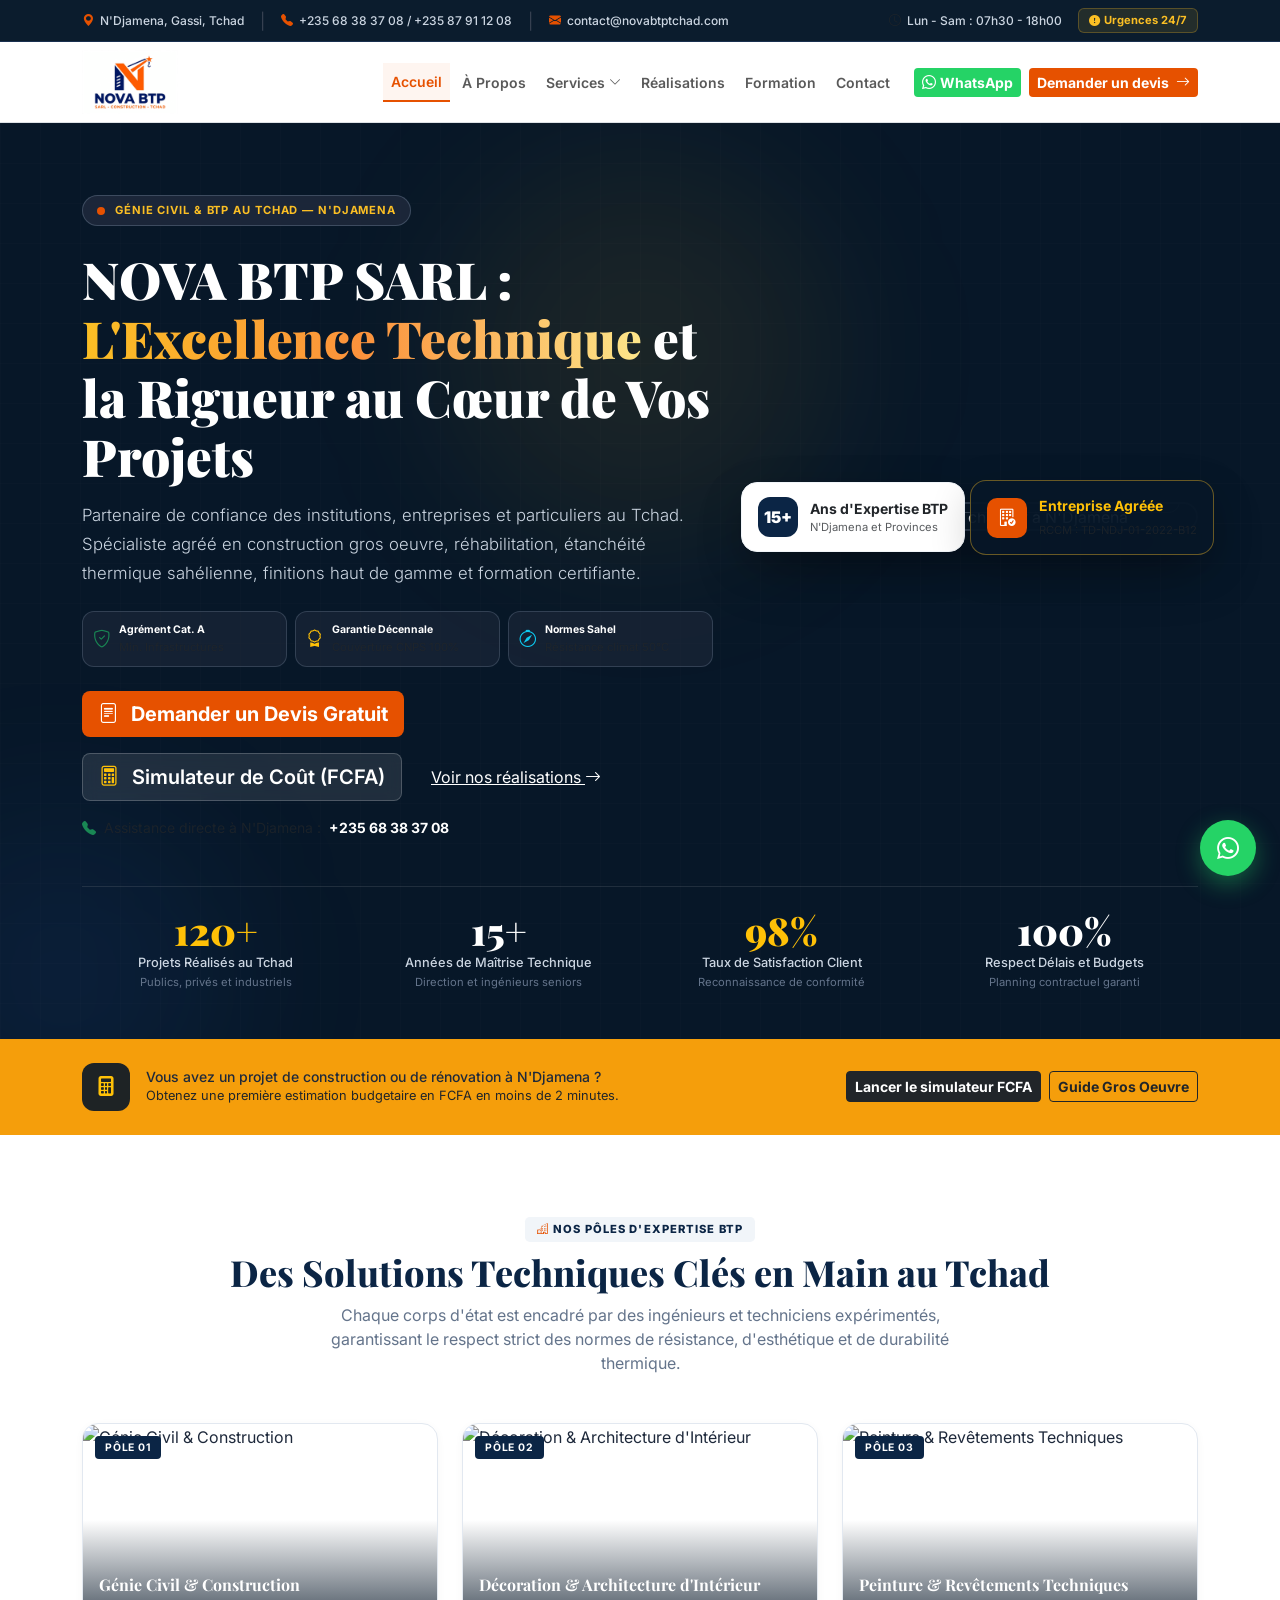
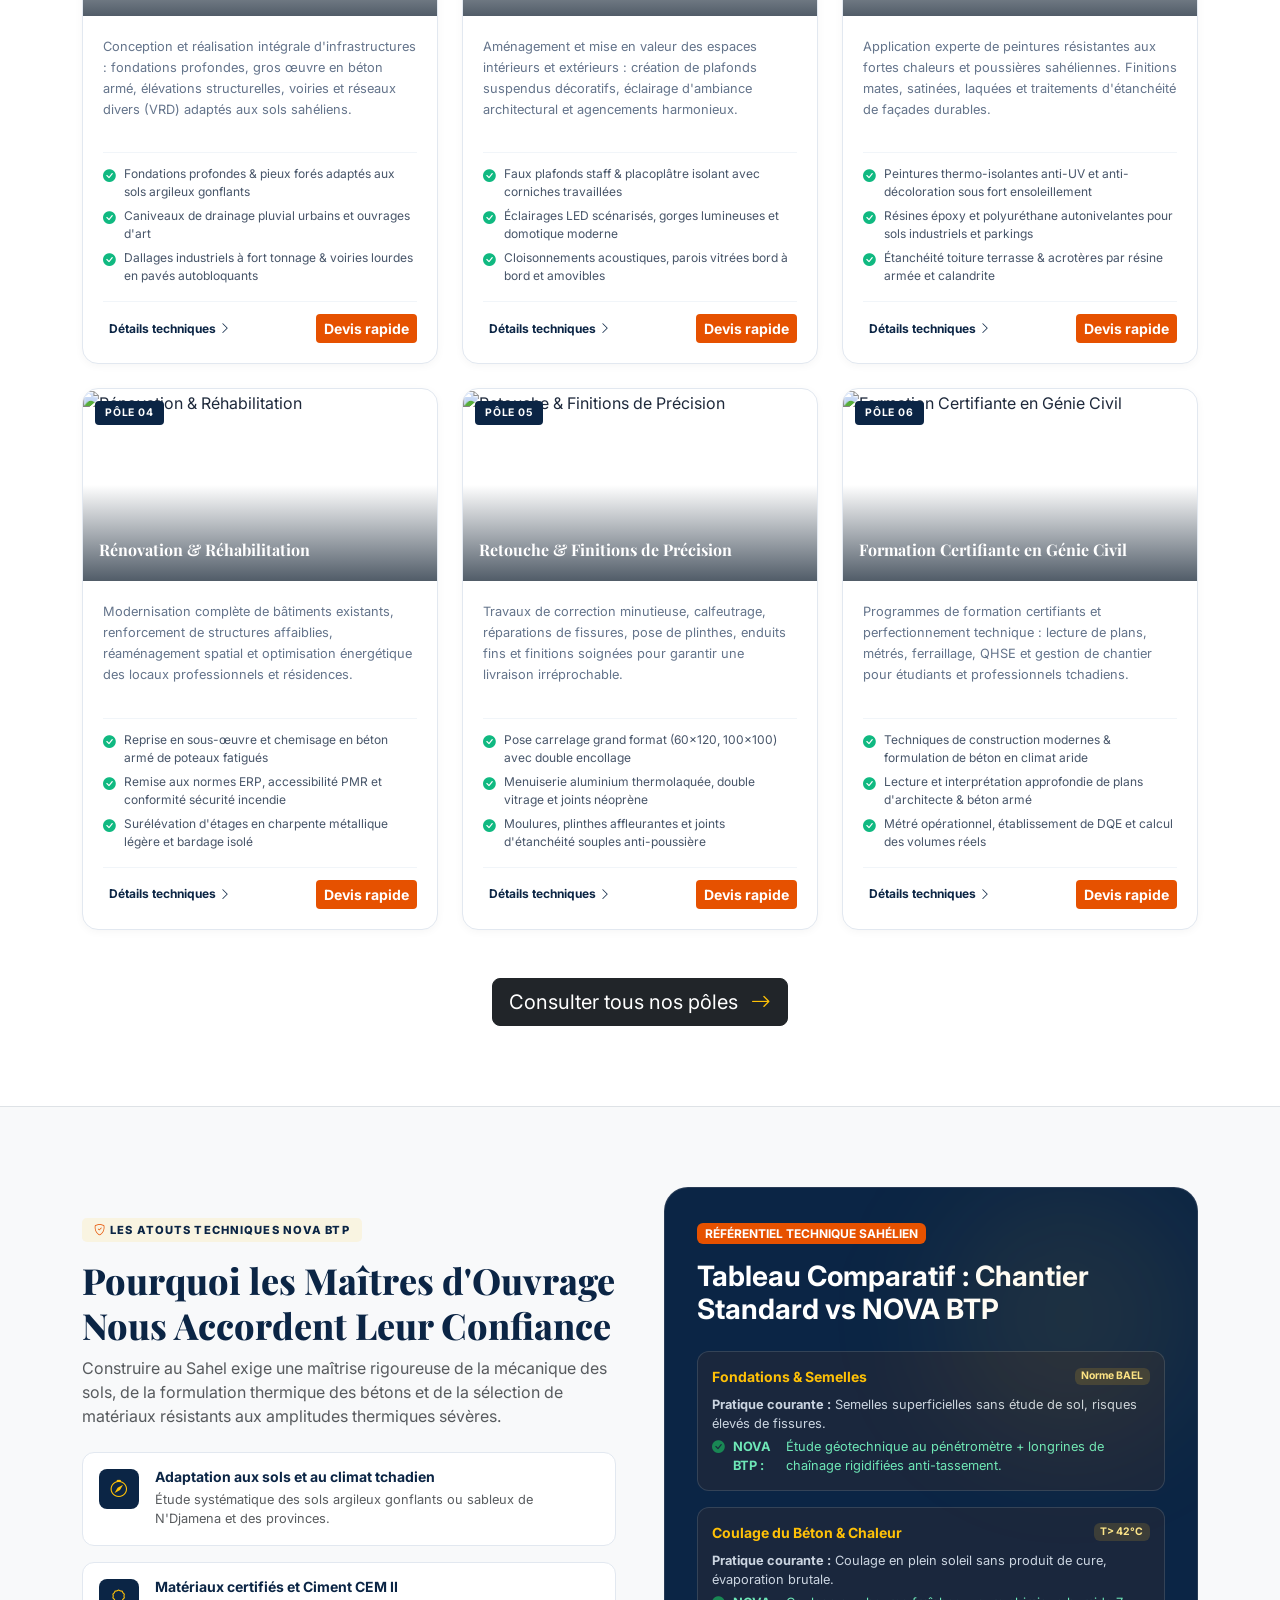
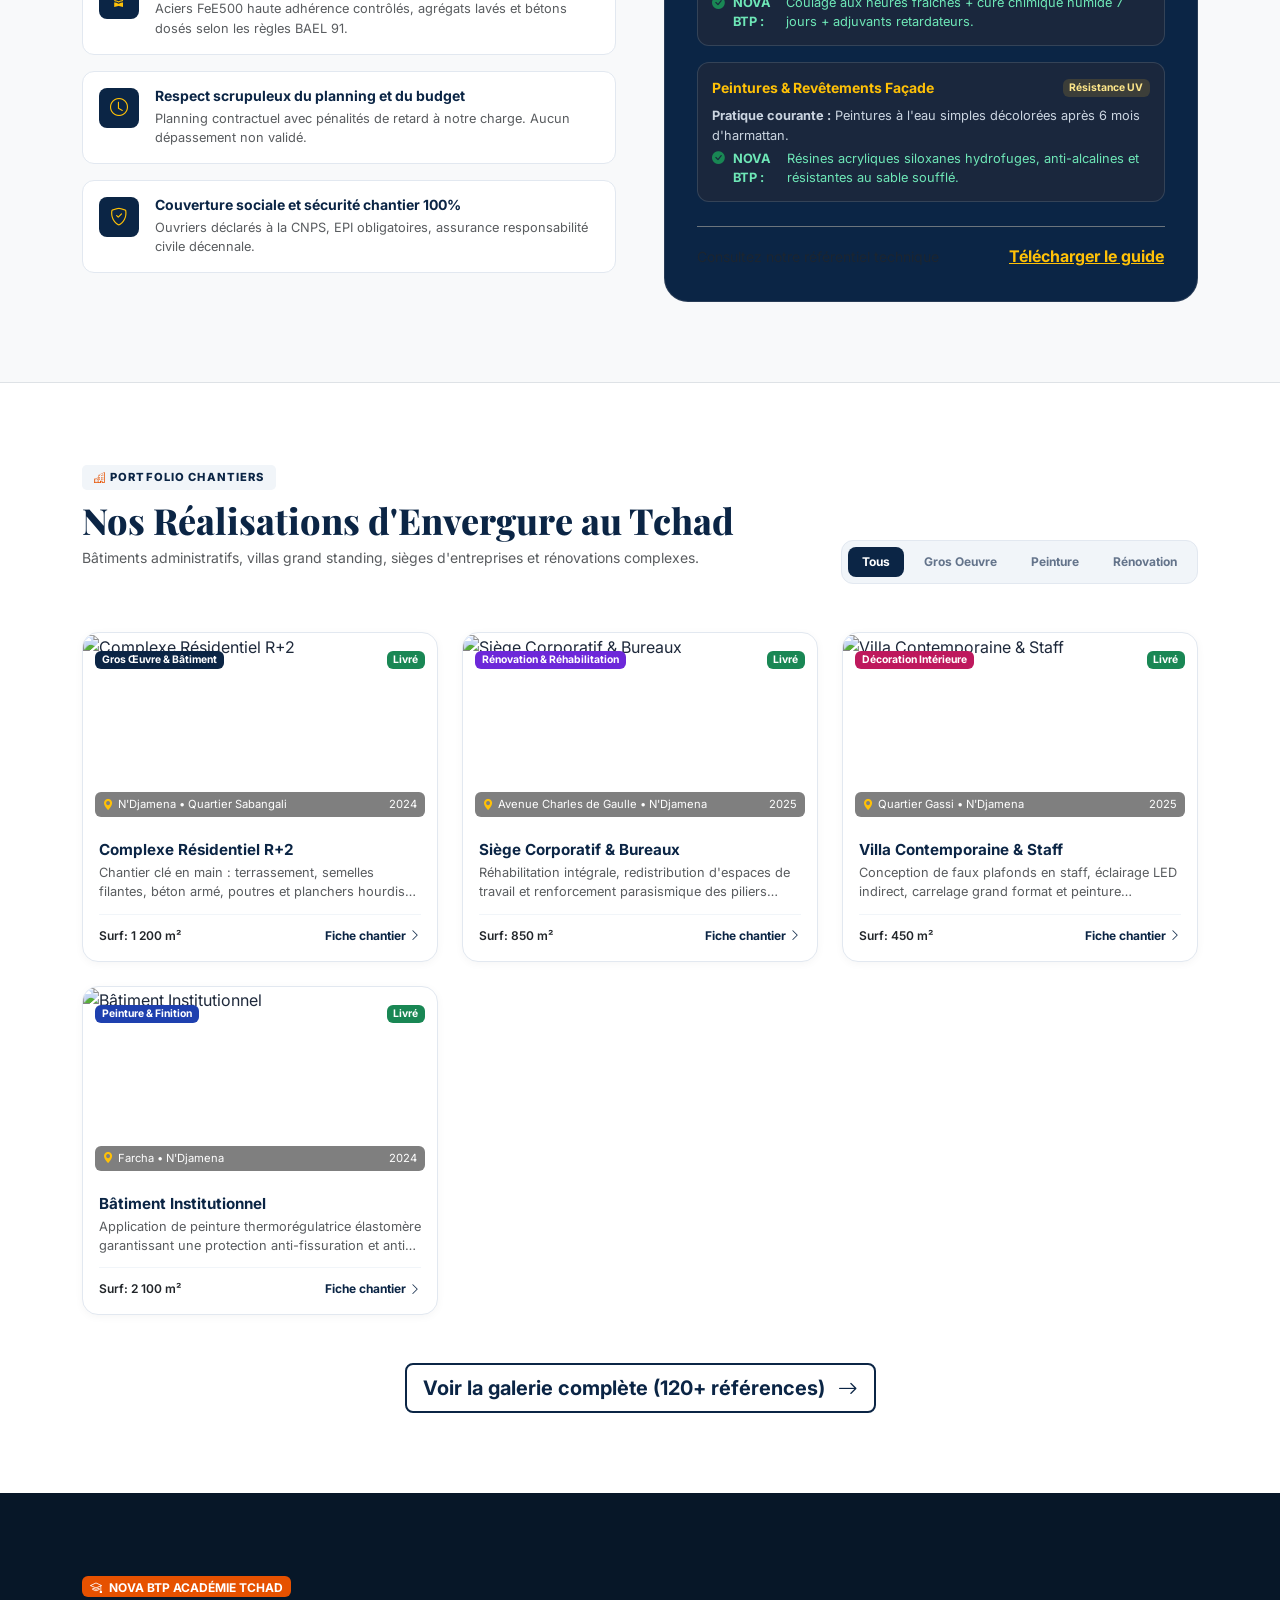
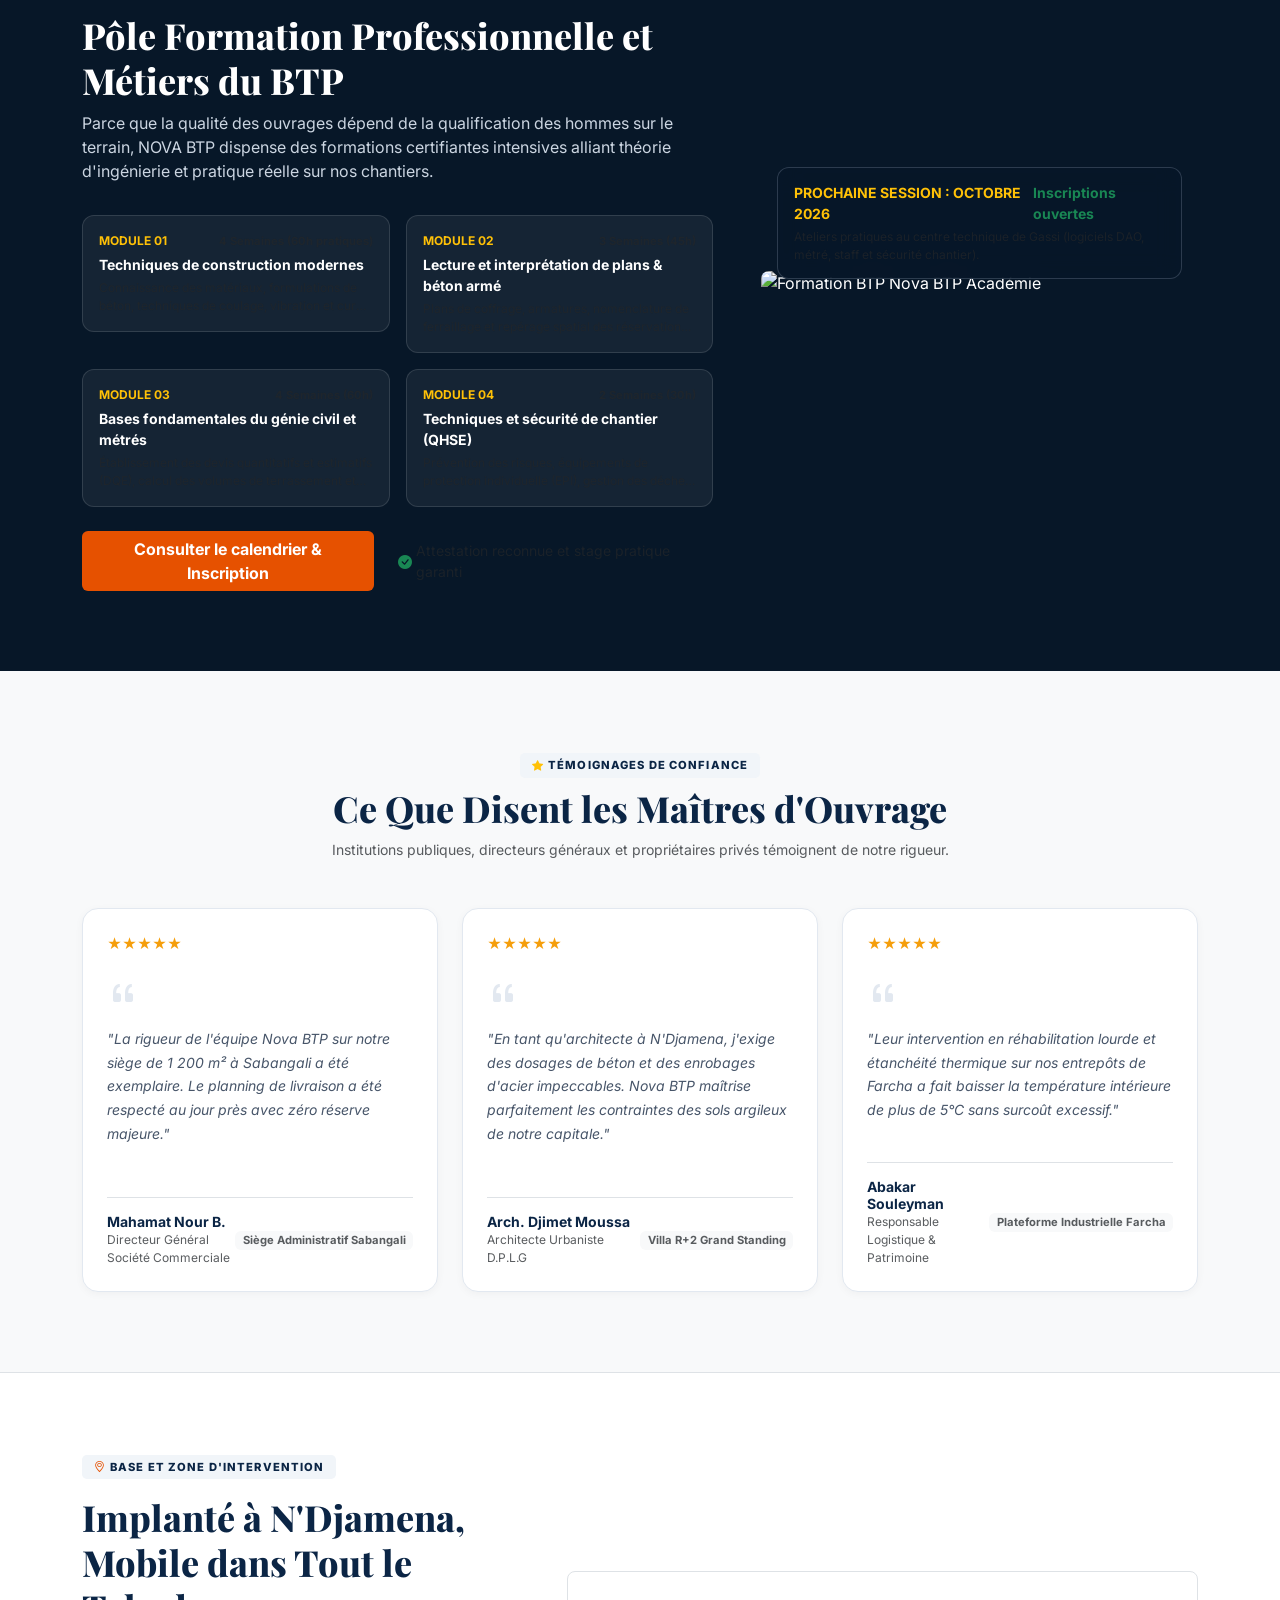
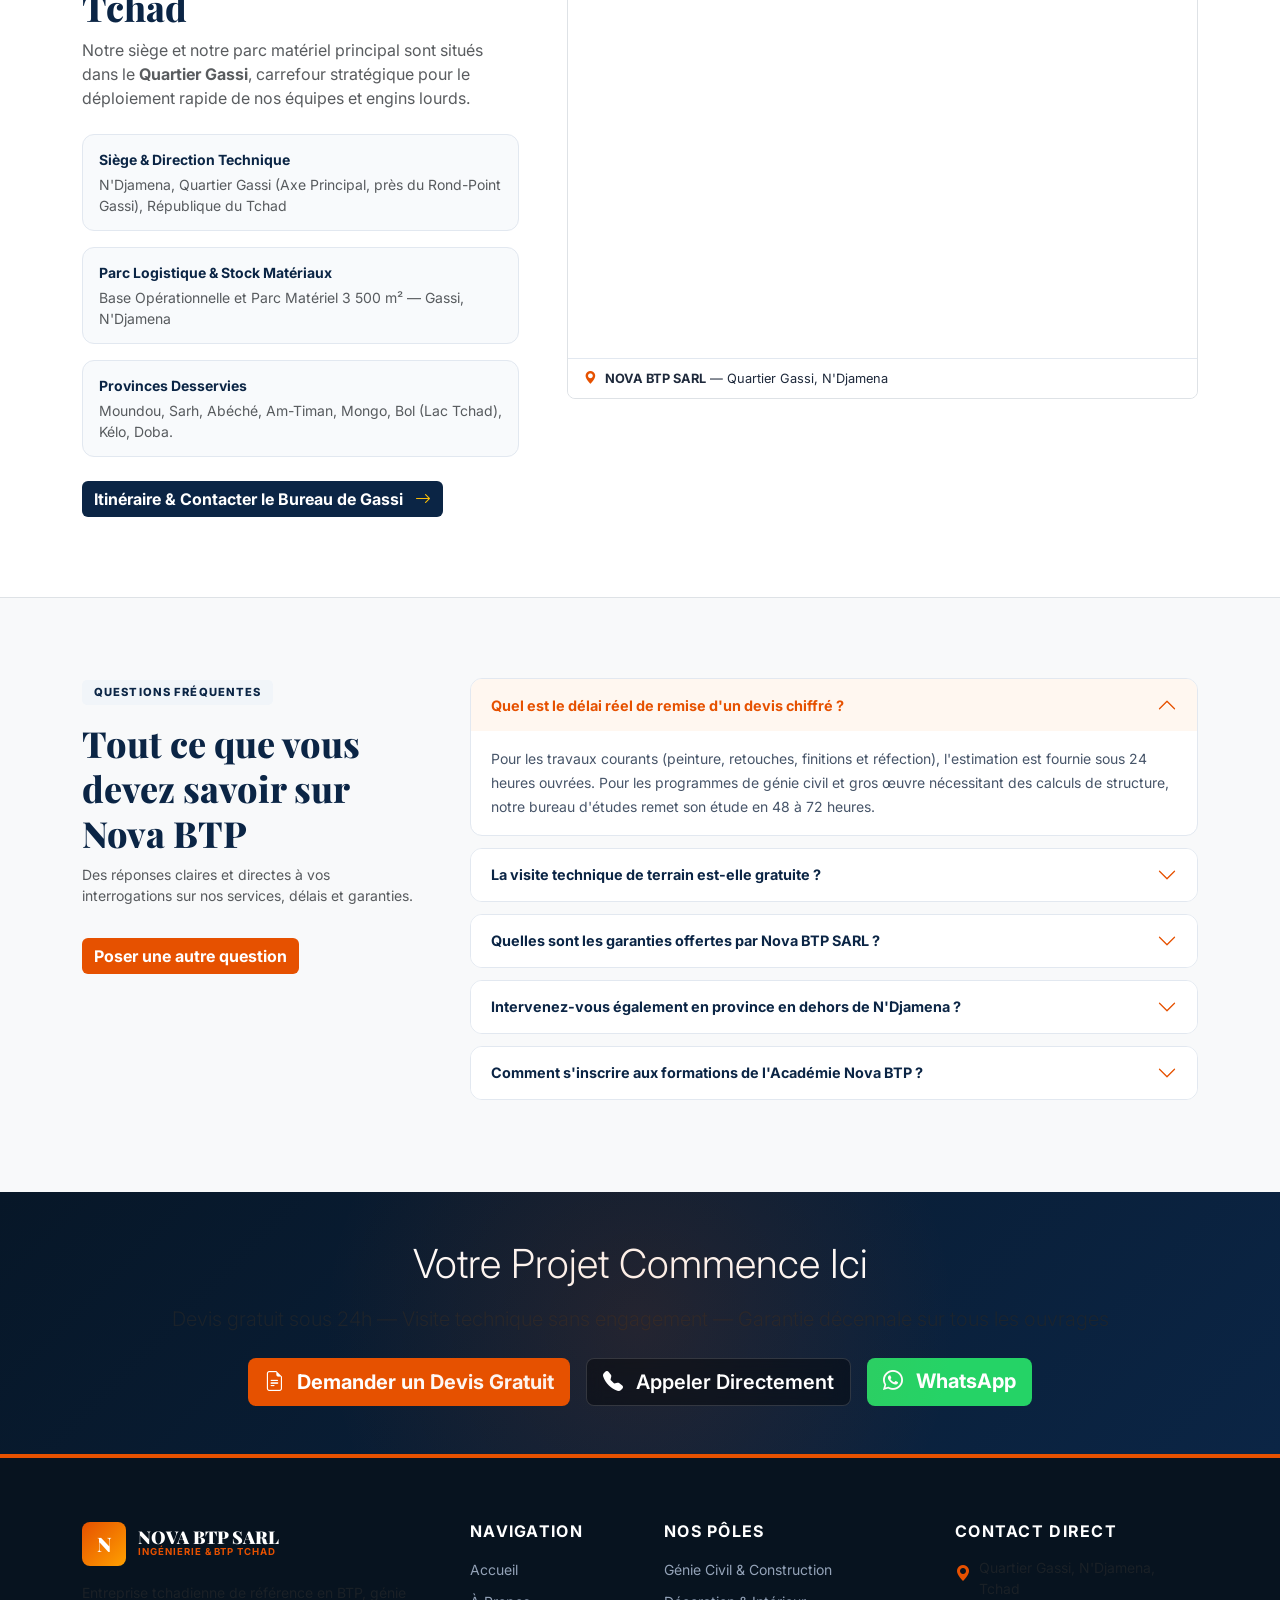
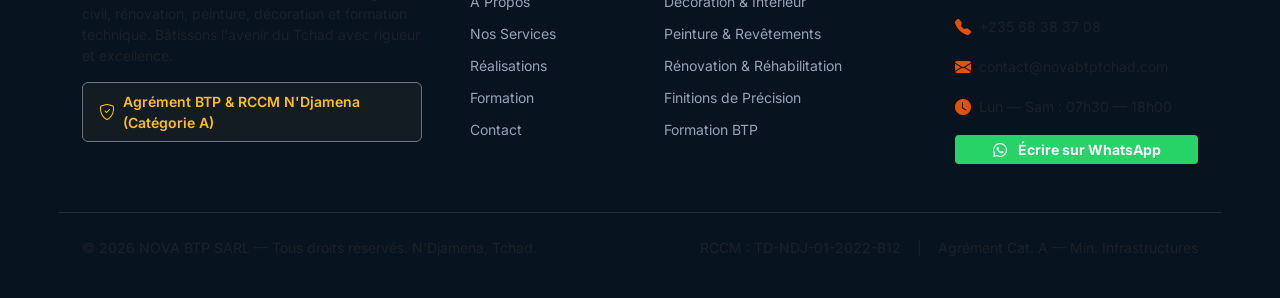
==== commit 93d410c4: "second commit" ====
--- a/index.html
+++ b/index.html
@@ -42,7 +42,7 @@
         <div class="brand-logo">
           <!-- <div class="brand-logo-icon"><span class="brand-n">N</span></div> -->
           <div class="brand-logo-text">
-            <img src="logo.jpg" style="width: 8rem;" >
+            <img src="logo.jpg" style="width: 6rem;" >
             <!-- <span class="brand-name">NOVA BTP</span>
             <span class="brand-subtitle">SARL - TCHAD</span>  -->
           </div>
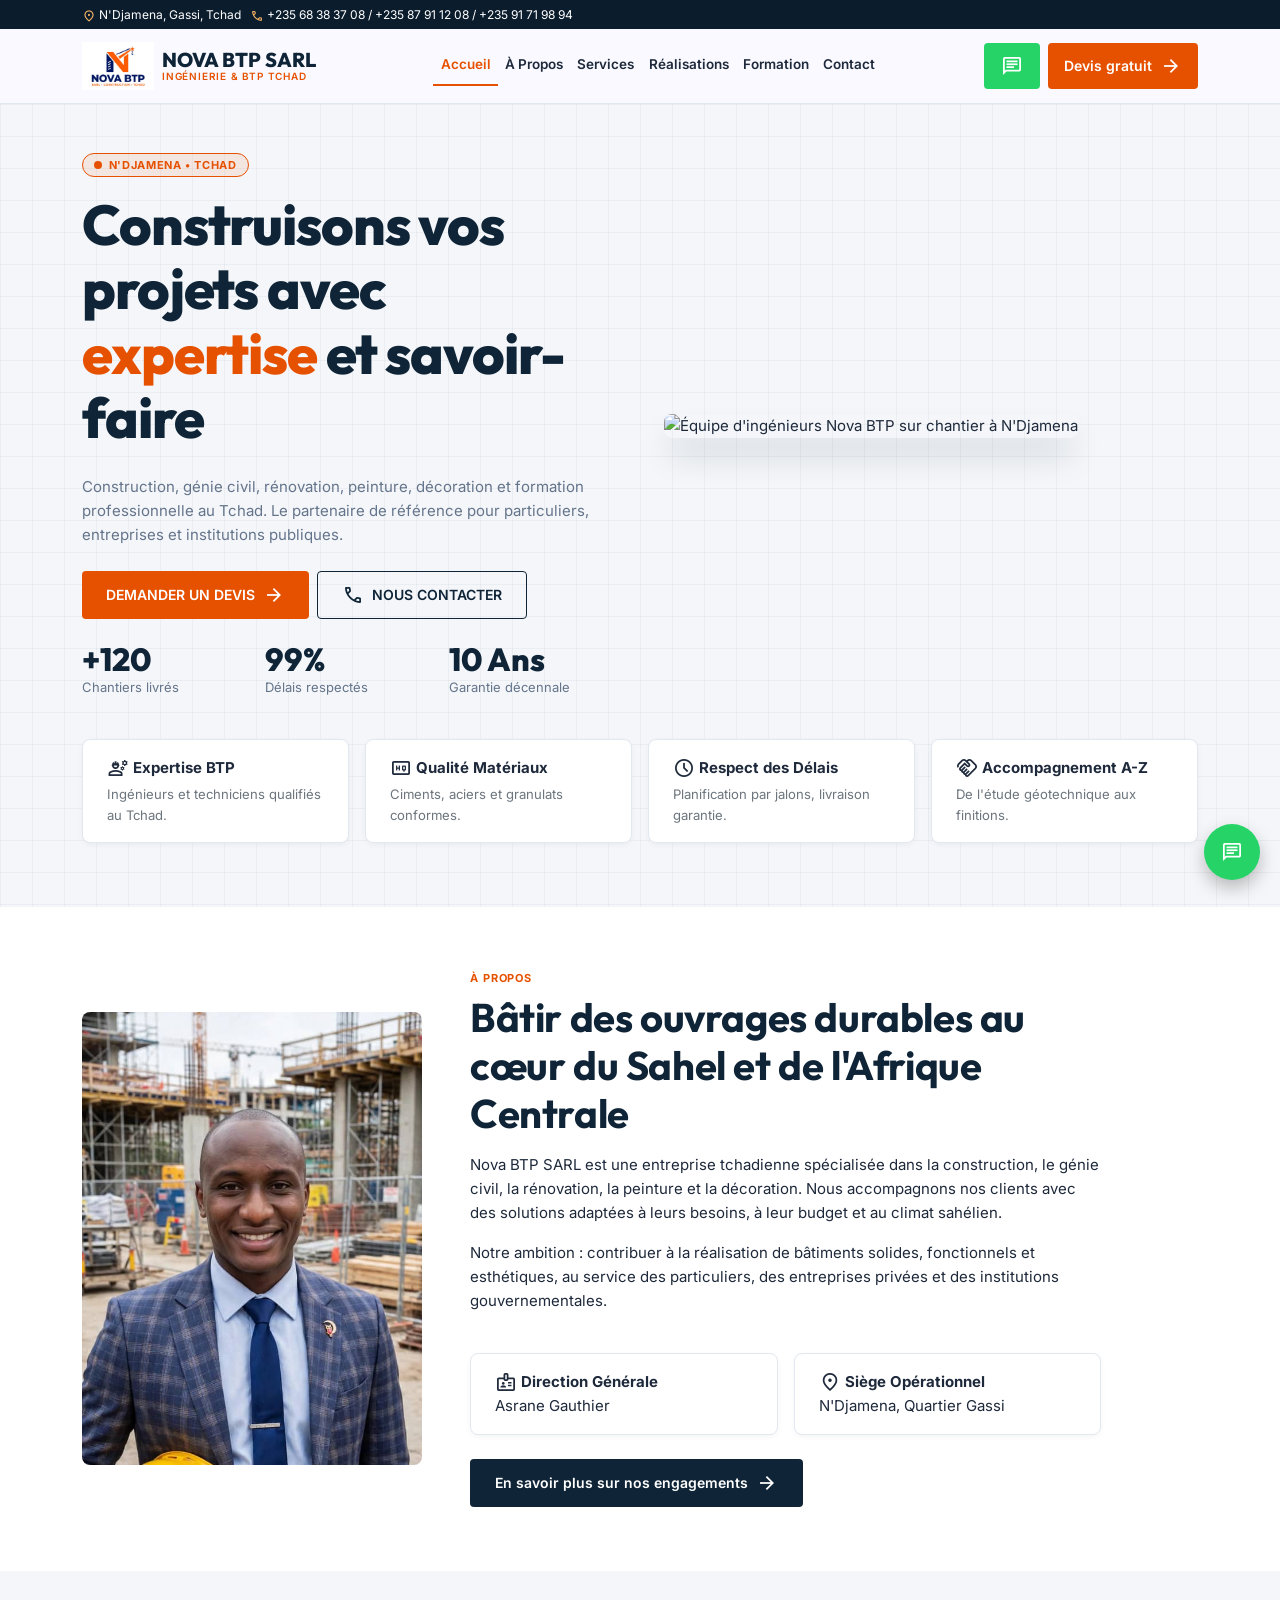
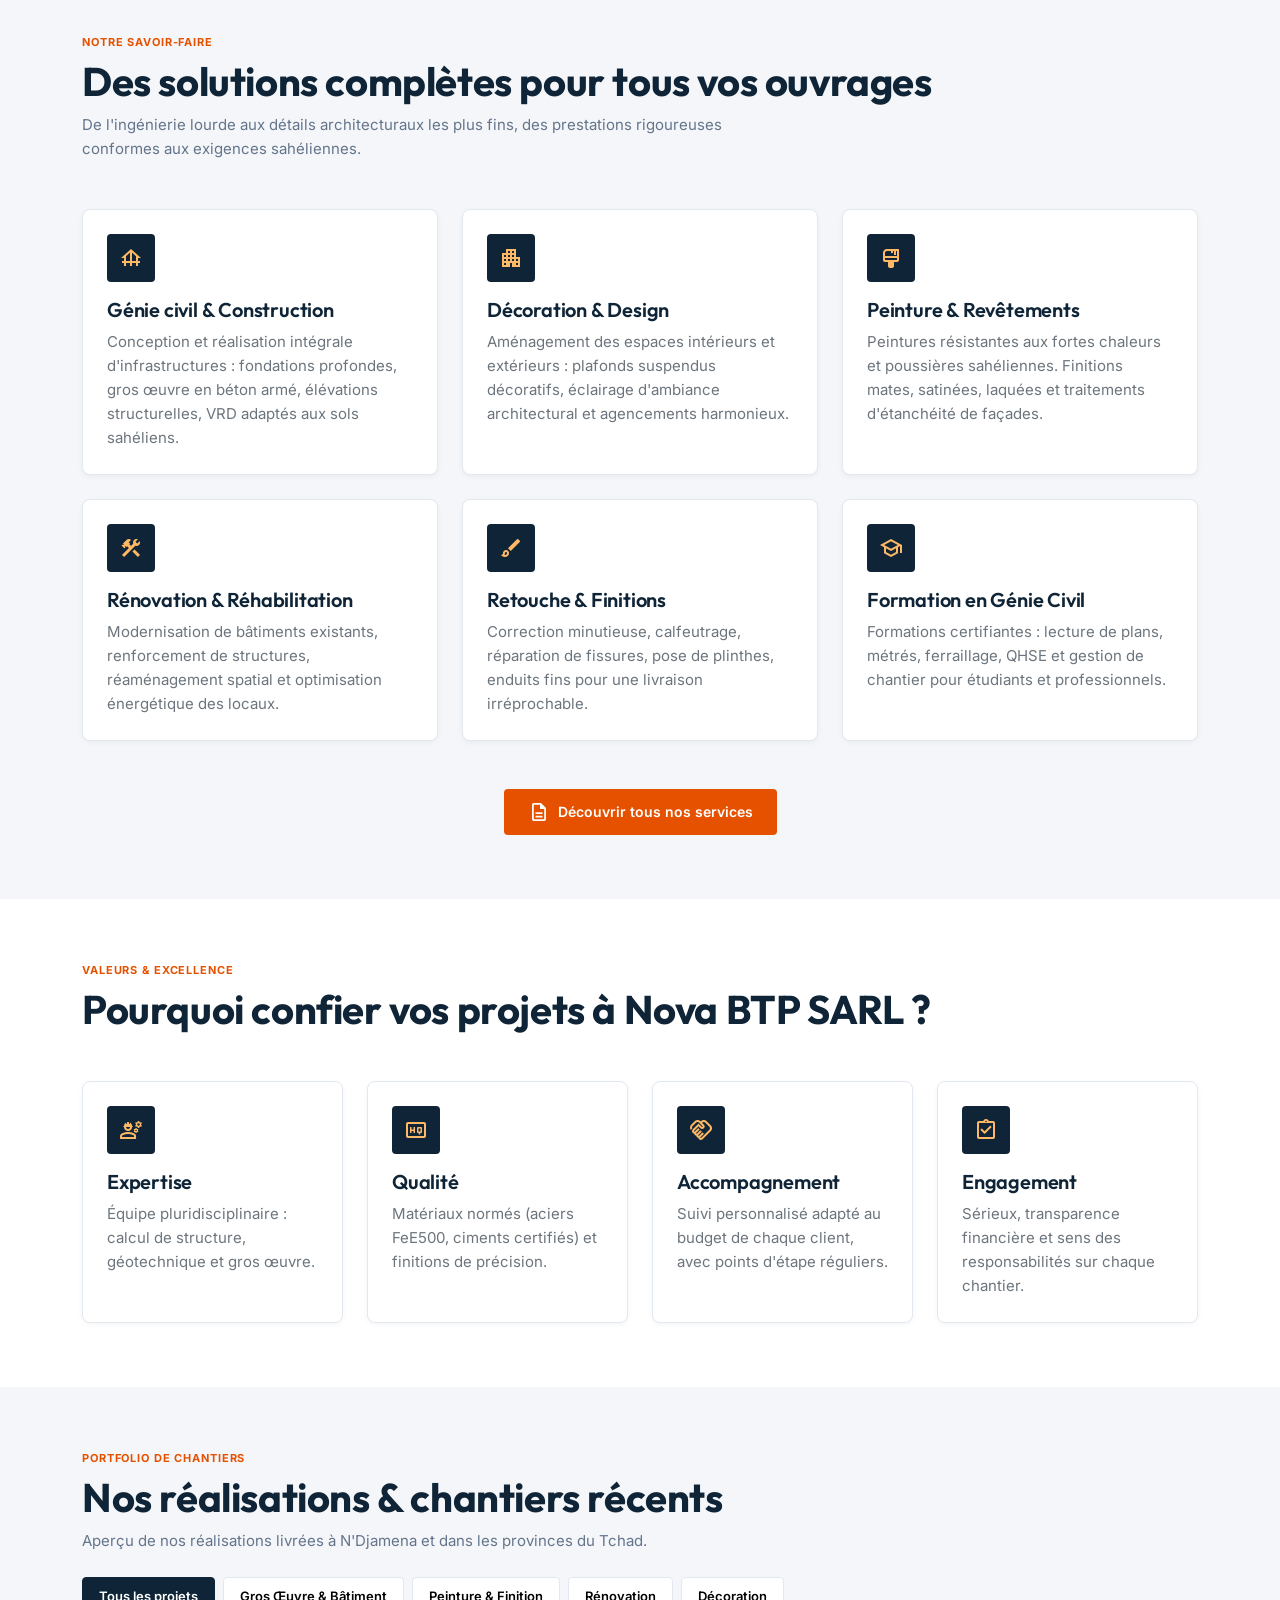
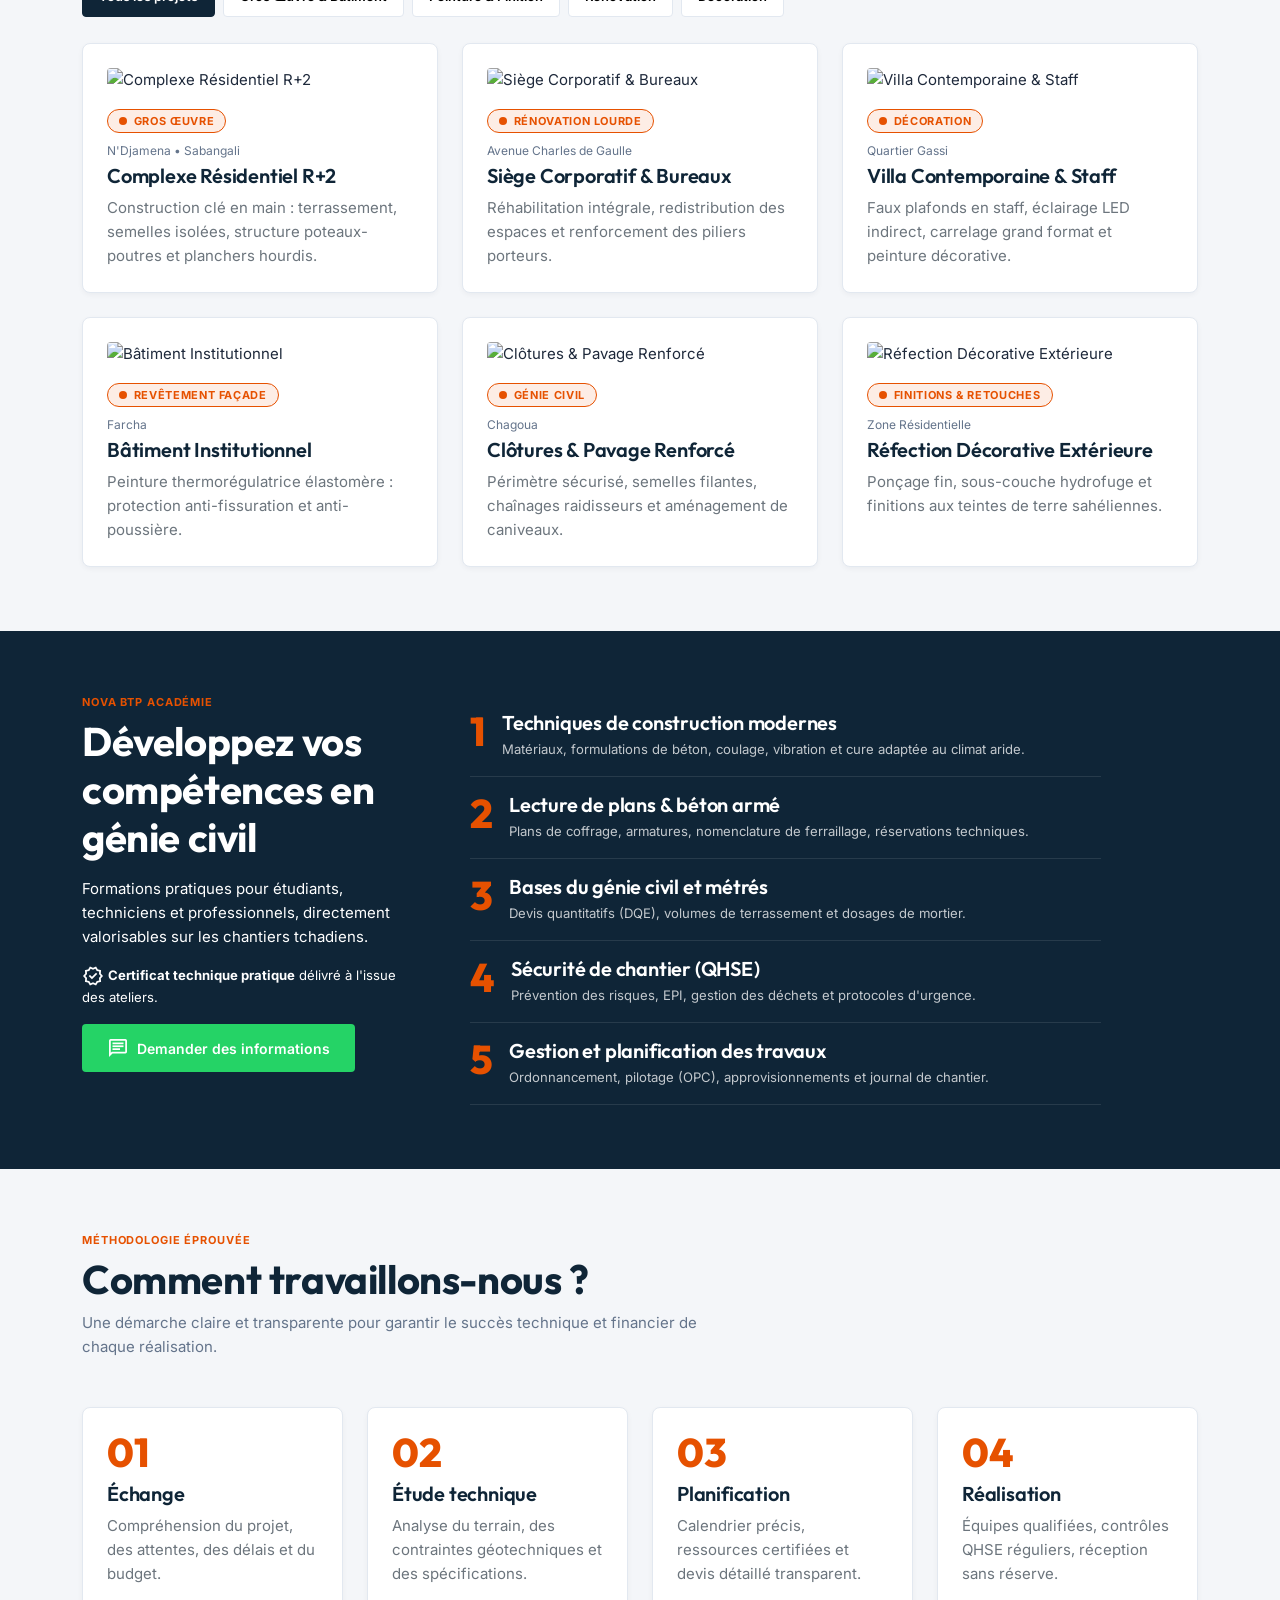
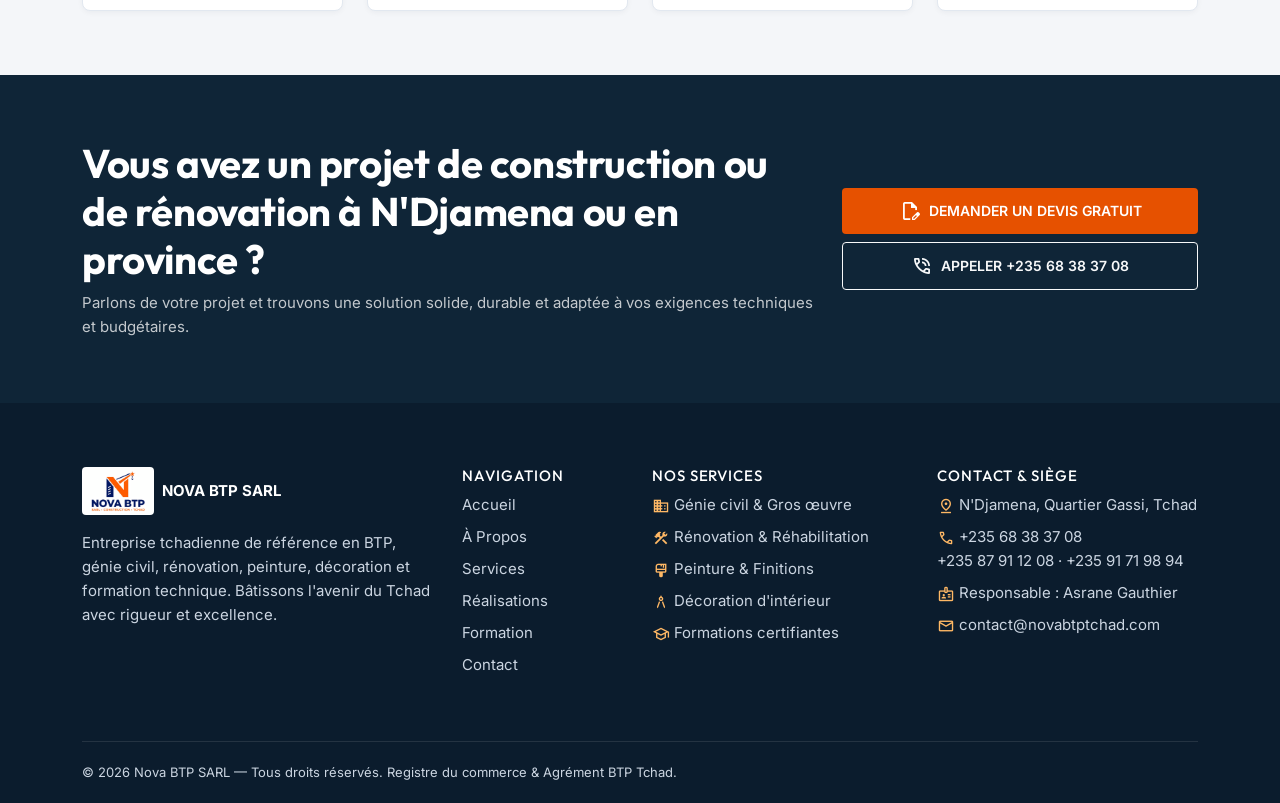
==== commit 7c82aeca: "j'ai changer le  de modele" ====
--- a/index.html
+++ b/index.html
@@ -1,1210 +1,509 @@
 <!DOCTYPE html>
 <html lang="fr">
+
 <head>
-  <meta charset="UTF-8" />
-  <meta name="viewport" content="width=device-width, initial-scale=1.0" />
-  <title>NOVA BTP SARL - Ingénierie BTP au Tchad, N'Djamena</title>
-  <meta name="description" content="NOVA BTP SARL, partenaire de confiance en génie civil, construction, rénovation, décoration et formation certifiante à N'Djamena, Tchad. Agrément Cat. A - Garantie Décennale." />
-  <link href="https://cdn.jsdelivr.net/npm/bootstrap@5.3.3/dist/css/bootstrap.min.css" rel="stylesheet" />
-  <link href="https://cdn.jsdelivr.net/npm/bootstrap-icons@1.11.3/font/bootstrap-icons.min.css" rel="stylesheet" />
-  <link href="https://fonts.googleapis.com/css2?family=Inter:wght@300;400;500;600;700;800;900&family=Playfair+Display:wght@700;800;900&display=swap" rel="stylesheet" />
-  <link rel="stylesheet" href="style.css" />
+    <meta charset="utf-8">
+    <meta name="viewport" content="width=device-width,initial-scale=1">
+    <title>Construction & Génie Civil au Tchad | Nova BTP SARL</title>
+    <meta name="description"
+        content="Nova BTP SARL : construction, génie civil, rénovation, peinture, décoration et formation à N'Djamena, Tchad.">
+    <link rel="preconnect" href="https://fonts.googleapis.com">
+    <link rel="preconnect" href="https://fonts.gstatic.com" crossorigin>
+    <link
+        href="https://fonts.googleapis.com/css2?family=Inter:wght@400;500;600;700&family=Outfit:wght@600;700;800&display=swap"
+        rel="stylesheet">
+    <link
+        href="https://fonts.googleapis.com/css2?family=Material+Symbols+Outlined:opsz,wght,FILL,GRAD@20..48,400,0,0&display=swap"
+        rel="stylesheet">
+    <link href="https://cdn.jsdelivr.net/npm/bootstrap@5.3.3/dist/css/bootstrap.min.css" rel="stylesheet">
+    <link href="css/style.css" rel="stylesheet">
 </head>
+
 <body>
+    <header class="fixed-top">
+        <div class="topbar d-none d-xl-block">
+            <div class="container d-flex justify-content-between flex-wrap gap-2">
+                <span><span class="material-symbols-outlined">location_on</span> N'Djamena, Gassi, Tchad &nbsp; <span
+                        class="material-symbols-outlined">call</span> +235 68 38 37 08 / +235 87 91 12 08 / +235 91 71
+                    98 94 &nbsp; <span class="d-none d-xxl-inline"><span class="material-symbols-outlined">mail</span>
+                        contact@novabtptchad.com</span></span>
+                <span class="d-none d-xxl-inline"><span class="material-symbols-outlined">schedule</span> Lun - Sam :
+                    07h30 - 18h00 &nbsp; <span class="material-symbols-outlined">emergency</span> Urgences chantiers
+                    24/7</span>
+            </div>
+        </div>
+        <nav class="navbar navbar-expand-xl">
+            <div class="container">
+                <a class="navbar-brand d-flex align-items-center gap-2" href="index.html"><img src="assets/logo.png"
+                        alt="Logo Nova BTP SARL"><span class="brand-t">NOVA BTP SARL<small
+                            class="d-none d-sm-block">Ingénierie &amp; BTP Tchad</small></span></a>
+                <button class="navbar-toggler" data-bs-toggle="collapse" data-bs-target="#nv" aria-label="Menu"><span
+                        class="navbar-toggler-icon"></span></button>
+                <div class="collapse navbar-collapse" id="nv">
+                    <ul class="navbar-nav mx-auto">
+                        <li class="nav-item"><a class="nav-link" href="index.html">Accueil</a></li>
+                        <li class="nav-item"><a class="nav-link" href="a-propos.html">À Propos</a></li>
+                        <li class="nav-item"><a class="nav-link" href="services.html">Services</a></li>
+                        <li class="nav-item"><a class="nav-link" href="index.html#realisations">Réalisations</a></li>
+                        <li class="nav-item"><a class="nav-link" href="index.html#formation">Formation</a></li>
+                        <li class="nav-item"><a class="nav-link" href="contact.html">Contact</a></li>
+                    </ul>
+                    <div class="nav-actions d-flex gap-2 flex-column flex-xl-row"><a class="btn btn-wa"
+                            href="https://wa.me/23568383708" target="_blank" rel="noopener"><span
+                                class="material-symbols-outlined">chat</span><span class="d-xl-none d-xxl-inline">
+                                WhatsApp</span></a><a class="btn btn-orange" href="contact.html#devis">Devis gratuit
+                            <span class="material-symbols-outlined">arrow_forward</span></a></div>
+                </div>
+            </div>
+        </nav>
+    </header>
+    <main>
+        <section class="hero">
+            <div class="container">
+                <div class="row align-items-center g-4 g-lg-5">
+                    <div class="col-lg-6">
+                        <span class="tag mb-3">N'Djamena • Tchad</span>
+                        <h1>Construisons vos projets avec <span style="color:var(--orange)">expertise</span> et
+                            savoir-faire</h1>
+                        <p class="lead-s my-4">Construction, génie civil, rénovation, peinture, décoration et formation
+                            professionnelle au Tchad. Le partenaire de référence pour particuliers, entreprises et
+                            institutions publiques.</p>
+                        <div class="d-flex flex-wrap gap-2 mb-4"><a class="btn btn-orange"
+                                href="contact.html#devis">DEMANDER UN DEVIS <span
+                                    class="material-symbols-outlined">arrow_forward</span></a><a
+                                class="btn btn-outline-navy" href="contact.html"><span
+                                    class="material-symbols-outlined">call</span> NOUS CONTACTER</a></div>
+                        <div class="row g-3 stat">
+                            <div class="col-4"><b data-count="120" data-prefix="+">+120</b><span>Chantiers livrés</span>
+                            </div>
+                            <div class="col-4"><b data-count="99" data-suffix="%">99%</b><span>Délais respectés</span>
+                            </div>
+                            <div class="col-4"><b>10 Ans</b><span>Garantie décennale</span></div>
+                        </div>
+                    </div>
+                    <div class="col-lg-6"><img class="hero-img"
+                            src="https://lh3.googleusercontent.com/aida-public/[base64]"
+                            alt="Équipe d'ingénieurs Nova BTP sur chantier à N'Djamena"></div>
+                </div>
+                <div class="row g-3 mt-4">
+                    <div class="col-6 col-lg-3">
+                        <div class="card-bp py-3"><b class="font-outfit text-navy"><span
+                                    class="material-symbols-outlined">engineering</span> Expertise BTP</b>
+                            <p class="small text-secondary mb-0 mt-1">Ingénieurs et techniciens qualifiés au Tchad.</p>
+                        </div>
+                    </div>
+                    <div class="col-6 col-lg-3">
+                        <div class="card-bp py-3"><b class="font-outfit text-navy"><span
+                                    class="material-symbols-outlined">high_quality</span> Qualité Matériaux</b>
+                            <p class="small text-secondary mb-0 mt-1">Ciments, aciers et granulats conformes.</p>
+                        </div>
+                    </div>
+                    <div class="col-6 col-lg-3">
+                        <div class="card-bp py-3"><b class="font-outfit text-navy"><span
+                                    class="material-symbols-outlined">schedule</span> Respect des Délais</b>
+                            <p class="small text-secondary mb-0 mt-1">Planification par jalons, livraison garantie.</p>
+                        </div>
+                    </div>
+                    <div class="col-6 col-lg-3">
+                        <div class="card-bp py-3"><b class="font-outfit text-navy"><span
+                                    class="material-symbols-outlined">handshake</span> Accompagnement A-Z</b>
+                            <p class="small text-secondary mb-0 mt-1">De l'étude géotechnique aux finitions.</p>
+                        </div>
+                    </div>
+                </div>
+            </div>
+        </section>
+        <section class="sec ">
+            <div class="container">
+                <div class="row align-items-center g-4 g-lg-5">
+                    <div class="col-lg-4 g-lg-5"><img class="w-100 rounded-3"
+                            style="aspect-ratio:3/4;object-fit:cover;object-position:top" src="assets/directeur.jpg"
+                            alt="Asrane Gauthier, Directeur Général de Nova BTP SARL"></div>
+                    <div class="col-lg-7"><span class="eyebrow">À propos</span>
+                        <h2>Bâtir des ouvrages durables au cœur du Sahel et de l'Afrique Centrale</h2>
+                        <p class="mt-3">Nova BTP SARL est une entreprise tchadienne spécialisée dans la construction, le
+                            génie civil, la rénovation, la peinture et la décoration. Nous accompagnons nos clients avec
+                            des solutions adaptées à leurs besoins, à leur budget et au climat sahélien.</p>
+                        <p>Notre ambition : contribuer à la réalisation de bâtiments solides, fonctionnels et
+                            esthétiques, au service des particuliers, des entreprises privées et des institutions
+                            gouvernementales.</p>
+                        <div class="row g-3 my-4">
+                            <div class="col-sm-6">
+                                <div class="card-bp py-3"><span class="material-symbols-outlined">badge</span>
+                                    <b>Direction Générale</b><br>Asrane Gauthier</div>
+                            </div>
+                            <div class="col-sm-6">
+                                <div class="card-bp py-3"><span class="material-symbols-outlined">location_on</span>
+                                    <b>Siège Opérationnel</b><br>N'Djamena, Quartier Gassi</div>
+                            </div>
+                        </div>
+                        <a class="btn btn-navy" href="a-propos.html">En savoir plus sur nos engagements <span
+                                class="material-symbols-outlined">arrow_forward</span></a>
+                    </div>
+                </div>
+            </div>
+        </section>
+        <section class="sec bg-soft">
+            <div class="container">
+                <div class="mb-5"><span class="eyebrow">Notre savoir-faire</span>
+                    <h2>Des solutions complètes pour tous vos ouvrages</h2>
+                    <p class="lead-s mt-2">De l'ingénierie lourde aux détails architecturaux les plus fins, des
+                        prestations rigoureuses conformes aux exigences sahéliennes.</p>
+                </div>
+                <div class="row g-4">
+                    <div class="col-md-6 col-lg-4">
+                        <div class="card-bp">
+                            <div class="ico"><span class="material-symbols-outlined">foundation</span></div>
+                            <h3>Génie civil & Construction</h3>
+                            <p class="mb-0 text-secondary">Conception et réalisation intégrale d'infrastructures :
+                                fondations profondes, gros œuvre en béton armé, élévations structurelles, VRD adaptés
+                                aux sols sahéliens.</p>
+                        </div>
+                    </div>
+                    <div class="col-md-6 col-lg-4">
+                        <div class="card-bp">
+                            <div class="ico"><span class="material-symbols-outlined">apartment</span></div>
+                            <h3>Décoration & Design</h3>
+                            <p class="mb-0 text-secondary">Aménagement des espaces intérieurs et extérieurs : plafonds
+                                suspendus décoratifs, éclairage d'ambiance architectural et agencements harmonieux.</p>
+                        </div>
+                    </div>
+                    <div class="col-md-6 col-lg-4">
+                        <div class="card-bp">
+                            <div class="ico"><span class="material-symbols-outlined">format_paint</span></div>
+                            <h3>Peinture & Revêtements</h3>
+                            <p class="mb-0 text-secondary">Peintures résistantes aux fortes chaleurs et poussières
+                                sahéliennes. Finitions mates, satinées, laquées et traitements d'étanchéité de façades.
+                            </p>
+                        </div>
+                    </div>
+                    <div class="col-md-6 col-lg-4">
+                        <div class="card-bp">
+                            <div class="ico"><span class="material-symbols-outlined">construction</span></div>
+                            <h3>Rénovation & Réhabilitation</h3>
+                            <p class="mb-0 text-secondary">Modernisation de bâtiments existants, renforcement de
+                                structures, réaménagement spatial et optimisation énergétique des locaux.</p>
+                        </div>
+                    </div>
+                    <div class="col-md-6 col-lg-4">
+                        <div class="card-bp">
+                            <div class="ico"><span class="material-symbols-outlined">brush</span></div>
+                            <h3>Retouche & Finitions</h3>
+                            <p class="mb-0 text-secondary">Correction minutieuse, calfeutrage, réparation de fissures,
+                                pose de plinthes, enduits fins pour une livraison irréprochable.</p>
+                        </div>
+                    </div>
+                    <div class="col-md-6 col-lg-4">
+                        <div class="card-bp">
+                            <div class="ico"><span class="material-symbols-outlined">school</span></div>
+                            <h3>Formation en Génie Civil</h3>
+                            <p class="mb-0 text-secondary">Formations certifiantes : lecture de plans, métrés,
+                                ferraillage, QHSE et gestion de chantier pour étudiants et professionnels.</p>
+                        </div>
+                    </div>
+                </div>
+                <div class="text-center mt-5"><a class="btn btn-orange" href="services.html"><span
+                            class="material-symbols-outlined">description</span> Découvrir tous nos services</a></div>
+            </div>
+        </section>
+        <section class="sec ">
+            <div class="container">
+                <div class="mb-5"><span class="eyebrow">Valeurs & excellence</span>
+                    <h2>Pourquoi confier vos projets à Nova BTP SARL ?</h2>
+                </div>
+                <div class="row g-4">
+                    <div class="col-md-6 col-lg-3">
+                        <div class="card-bp">
+                            <div class="ico"><span class="material-symbols-outlined">engineering</span></div>
+                            <h3>Expertise</h3>
+                            <p class="mb-0 text-secondary">Équipe pluridisciplinaire : calcul de structure, géotechnique
+                                et gros œuvre.</p>
+                        </div>
+                    </div>
+                    <div class="col-md-6 col-lg-3">
+                        <div class="card-bp">
+                            <div class="ico"><span class="material-symbols-outlined">high_quality</span></div>
+                            <h3>Qualité</h3>
+                            <p class="mb-0 text-secondary">Matériaux normés (aciers FeE500, ciments certifiés) et
+                                finitions de précision.</p>
+                        </div>
+                    </div>
+                    <div class="col-md-6 col-lg-3">
+                        <div class="card-bp">
+                            <div class="ico"><span class="material-symbols-outlined">handshake</span></div>
+                            <h3>Accompagnement</h3>
+                            <p class="mb-0 text-secondary">Suivi personnalisé adapté au budget de chaque client, avec
+                                points d'étape réguliers.</p>
+                        </div>
+                    </div>
+                    <div class="col-md-6 col-lg-3">
+                        <div class="card-bp">
+                            <div class="ico"><span class="material-symbols-outlined">assignment_turned_in</span></div>
+                            <h3>Engagement</h3>
+                            <p class="mb-0 text-secondary">Sérieux, transparence financière et sens des responsabilités
+                                sur chaque chantier.</p>
+                        </div>
+                    </div>
+                </div>
+            </div>
+        </section>
+        <section class="sec bg-soft">
+            <div class="container">
+                <div class="mb-4" id="realisations"><span class="eyebrow">Portfolio de chantiers</span>
+                    <h2>Nos réalisations & chantiers récents</h2>
+                    <p class="lead-s mt-2">Aperçu de nos réalisations livrées à N'Djamena et dans les provinces du
+                        Tchad.</p>
+                </div>
+                <div class="filters mb-4"><button class="filter-btn active" data-f="all">Tous les
+                        projets</button><button class="filter-btn" data-f="gros">Gros Œuvre & Bâtiment</button><button
+                        class="filter-btn" data-f="peinture">Peinture & Finition</button><button class="filter-btn"
+                        data-f="reno">Rénovation</button><button class="filter-btn" data-f="deco">Décoration</button>
+                </div>
+                <div class="row g-4">
+                    <div class="col-md-6 col-lg-4 proj" data-cat="gros">
+                        <div class="card-bp"><img
+                                src="https://lh3.googleusercontent.com/aida-public/[base64]"
+                                alt="Complexe Résidentiel R+2" loading="lazy"><span class="tag mb-2">Gros Œuvre</span>
+                            <p class="meta mb-1">N'Djamena • Sabangali</p>
+                            <h3>Complexe Résidentiel R+2</h3>
+                            <p class="text-secondary mb-0">Construction clé en main : terrassement, semelles isolées,
+                                structure poteaux-poutres et planchers hourdis.</p>
+                        </div>
+                    </div>
+                    <div class="col-md-6 col-lg-4 proj" data-cat="reno">
+                        <div class="card-bp"><img
+                                src="https://lh3.googleusercontent.com/aida-public/[base64]"
+                                alt="Siège Corporatif & Bureaux" loading="lazy"><span class="tag mb-2">Rénovation
+                                Lourde</span>
+                            <p class="meta mb-1">Avenue Charles de Gaulle</p>
+                            <h3>Siège Corporatif & Bureaux</h3>
+                            <p class="text-secondary mb-0">Réhabilitation intégrale, redistribution des espaces et
+                                renforcement des piliers porteurs.</p>
+                        </div>
+                    </div>
+                    <div class="col-md-6 col-lg-4 proj" data-cat="deco">
+                        <div class="card-bp"><img
+                                src="https://lh3.googleusercontent.com/aida-public/[base64]"
+                                alt="Villa Contemporaine & Staff" loading="lazy"><span
+                                class="tag mb-2">Décoration</span>
+                            <p class="meta mb-1">Quartier Gassi</p>
+                            <h3>Villa Contemporaine & Staff</h3>
+                            <p class="text-secondary mb-0">Faux plafonds en staff, éclairage LED indirect, carrelage
+                                grand format et peinture décorative.</p>
+                        </div>
+                    </div>
+                    <div class="col-md-6 col-lg-4 proj" data-cat="peinture">
+                        <div class="card-bp"><img
+                                src="https://lh3.googleusercontent.com/aida-public/[base64]"
+                                alt="Bâtiment Institutionnel" loading="lazy"><span class="tag mb-2">Revêtement
+                                Façade</span>
+                            <p class="meta mb-1">Farcha</p>
+                            <h3>Bâtiment Institutionnel</h3>
+                            <p class="text-secondary mb-0">Peinture thermorégulatrice élastomère : protection
+                                anti-fissuration et anti-poussière.</p>
+                        </div>
+                    </div>
+                    <div class="col-md-6 col-lg-4 proj" data-cat="gros">
+                        <div class="card-bp"><img
+                                src="https://lh3.googleusercontent.com/aida-public/[base64]"
+                                alt="Clôtures & Pavage Renforcé" loading="lazy"><span class="tag mb-2">Génie
+                                Civil</span>
+                            <p class="meta mb-1">Chagoua</p>
+                            <h3>Clôtures & Pavage Renforcé</h3>
+                            <p class="text-secondary mb-0">Périmètre sécurisé, semelles filantes, chaînages raidisseurs
+                                et aménagement de caniveaux.</p>
+                        </div>
+                    </div>
+                    <div class="col-md-6 col-lg-4 proj" data-cat="peinture">
+                        <div class="card-bp"><img
+                                src="https://lh3.googleusercontent.com/aida-public/[base64]"
+                                alt="Réfection Décorative Extérieure" loading="lazy"><span class="tag mb-2">Finitions &
+                                Retouches</span>
+                            <p class="meta mb-1">Zone Résidentielle</p>
+                            <h3>Réfection Décorative Extérieure</h3>
+                            <p class="text-secondary mb-0">Ponçage fin, sous-couche hydrofuge et finitions aux teintes
+                                de terre sahéliennes.</p>
+                        </div>
+                    </div>
+                </div>
+            </div>
+        </section>
+        <section class="sec bg-navy">
+            <div class="container">
+                <div class="row g-4 g-lg-5" id="formation">
+                    <div class="col-lg-4 g-lg-5"><span class="eyebrow">Nova BTP Académie</span>
+                        <h2>Développez vos compétences en génie civil</h2>
+                        <p class="mt-3">Formations pratiques pour étudiants, techniciens et professionnels, directement
+                            valorisables sur les chantiers tchadiens.</p>
+                        <p class="small"><span class="material-symbols-outlined">verified</span> <b>Certificat technique
+                                pratique</b> délivré à l'issue des ateliers.</p>
+                        <a class="btn btn-wa"
+                            href="https://wa.me/23568383708?text=Bonjour,%20je%20souhaite%20m'inscrire%20%C3%A0%20la%20formation%20en%20g%C3%A9nie%20civil%20Nova%20BTP."
+                            target="_blank" rel="noopener"><span class="material-symbols-outlined">chat</span> Demander
+                            des informations</a>
+                    </div>
+                    <div class="col-lg-7">
+                        <div class="d-flex gap-3 border-bottom border-white border-opacity-10 py-3"><span
+                                class="step-n">1</span>
+                            <div>
+                                <h3 class="mb-1">Techniques de construction modernes</h3>
+                                <p class="mb-0 opacity-75 small">Matériaux, formulations de béton, coulage, vibration et
+                                    cure adaptée au climat aride.</p>
+                            </div>
+                        </div>
+                        <div class="d-flex gap-3 border-bottom border-white border-opacity-10 py-3"><span
+                                class="step-n">2</span>
+                            <div>
+                                <h3 class="mb-1">Lecture de plans & béton armé</h3>
+                                <p class="mb-0 opacity-75 small">Plans de coffrage, armatures, nomenclature de
+                                    ferraillage, réservations techniques.</p>
+                            </div>
+                        </div>
+                        <div class="d-flex gap-3 border-bottom border-white border-opacity-10 py-3"><span
+                                class="step-n">3</span>
+                            <div>
+                                <h3 class="mb-1">Bases du génie civil et métrés</h3>
+                                <p class="mb-0 opacity-75 small">Devis quantitatifs (DQE), volumes de terrassement et
+                                    dosages de mortier.</p>
+                            </div>
+                        </div>
+                        <div class="d-flex gap-3 border-bottom border-white border-opacity-10 py-3"><span
+                                class="step-n">4</span>
+                            <div>
+                                <h3 class="mb-1">Sécurité de chantier (QHSE)</h3>
+                                <p class="mb-0 opacity-75 small">Prévention des risques, EPI, gestion des déchets et
+                                    protocoles d'urgence.</p>
+                            </div>
+                        </div>
+                        <div class="d-flex gap-3 border-bottom border-white border-opacity-10 py-3"><span
+                                class="step-n">5</span>
+                            <div>
+                                <h3 class="mb-1">Gestion et planification des travaux</h3>
+                                <p class="mb-0 opacity-75 small">Ordonnancement, pilotage (OPC), approvisionnements et
+                                    journal de chantier.</p>
+                            </div>
+                        </div>
+                    </div>
+                </div>
+            </div>
+        </section>
+        <section class="sec bg-soft">
+            <div class="container">
+                <div class="mb-5"><span class="eyebrow">Méthodologie éprouvée</span>
+                    <h2>Comment travaillons-nous ?</h2>
+                    <p class="lead-s mt-2">Une démarche claire et transparente pour garantir le succès technique et
+                        financier de chaque réalisation.</p>
+                </div>
+                <div class="row g-4">
+                    <div class="col-md-6 col-lg-3">
+                        <div class="card-bp"><span class="step-n">01</span>
+                            <h3 class="mt-2">Échange</h3>
+                            <p class="text-secondary mb-0">Compréhension du projet, des attentes, des délais et du
+                                budget.</p>
+                        </div>
+                    </div>
+                    <div class="col-md-6 col-lg-3">
+                        <div class="card-bp"><span class="step-n">02</span>
+                            <h3 class="mt-2">Étude technique</h3>
+                            <p class="text-secondary mb-0">Analyse du terrain, des contraintes géotechniques et des
+                                spécifications.</p>
+                        </div>
+                    </div>
+                    <div class="col-md-6 col-lg-3">
+                        <div class="card-bp"><span class="step-n">03</span>
+                            <h3 class="mt-2">Planification</h3>
+                            <p class="text-secondary mb-0">Calendrier précis, ressources certifiées et devis détaillé
+                                transparent.</p>
+                        </div>
+                    </div>
+                    <div class="col-md-6 col-lg-3">
+                        <div class="card-bp"><span class="step-n">04</span>
+                            <h3 class="mt-2">Réalisation</h3>
+                            <p class="text-secondary mb-0">Équipes qualifiées, contrôles QHSE réguliers, réception sans
+                                réserve.</p>
+                        </div>
+                    </div>
+                </div>
+            </div>
+        </section>
+        <section class="sec bg-navy">
+            <div class="container">
+                <div class="row align-items-center g-4">
+                    <div class="col-lg-8">
+                        <h2>Vous avez un projet de construction ou de rénovation à N'Djamena ou en province ?</h2>
+                        <p class="opacity-75 mb-0">Parlons de votre projet et trouvons une solution solide, durable et
+                            adaptée à vos exigences techniques et budgétaires.</p>
+                    </div>
+                    <div class="col-lg-4 d-grid gap-2"><a class="btn btn-orange" href="contact.html#devis"><span
+                                class="material-symbols-outlined">edit_document</span> DEMANDER UN DEVIS GRATUIT</a><a
+                            class="btn btn-outline-light" href="tel:+23568383708"><span
+                                class="material-symbols-outlined">phone_in_talk</span> APPELER +235 68 38 37 08</a>
+                    </div>
+                </div>
+            </div>
+        </section>
+    </main>
+    <footer>
+        <div class="container">
+            <div class="row g-4">
+                <div class="col-lg-4">
+                    <div class="d-flex align-items-center gap-2 mb-3"><img src="assets/logo.png" alt="Nova BTP"
+                            style="height:48px;width:auto;background:#fff;border-radius:4px"><b
+                            class="text-white font-outfit">NOVA BTP SARL</b></div>
+                    <p>Entreprise tchadienne de référence en BTP, génie civil, rénovation, peinture, décoration et
+                        formation technique. Bâtissons l'avenir du Tchad avec rigueur et excellence.</p>
+                </div>
+                <div class="col-6 col-lg-2">
+                    <h4>Navigation</h4>
+                    <ul class="list-unstyled">
+                        <li class="mb-2"><a href="index.html">Accueil</a></li>
+                        <li class="mb-2"><a href="a-propos.html">À Propos</a></li>
+                        <li class="mb-2"><a href="services.html">Services</a></li>
+                        <li class="mb-2"><a href="index.html#realisations">Réalisations</a></li>
+                        <li class="mb-2"><a href="index.html#formation">Formation</a></li>
+                        <li class="mb-2"><a href="contact.html">Contact</a></li>
+                    </ul>
+                </div>
+                <div class="col-6 col-lg-3">
+                    <h4>Nos Services</h4>
+                    <ul class="list-unstyled">
+                        <li class="mb-2"><span class="material-symbols-outlined">domain</span> Génie civil &amp; Gros
+                            œuvre</li>
+                        <li class="mb-2"><span class="material-symbols-outlined">construction</span> Rénovation &amp;
+                            Réhabilitation</li>
+                        <li class="mb-2"><span class="material-symbols-outlined">format_paint</span> Peinture &amp;
+                            Finitions</li>
+                        <li class="mb-2"><span class="material-symbols-outlined">architecture</span> Décoration
+                            d'intérieur</li>
+                        <li class="mb-2"><span class="material-symbols-outlined">school</span> Formations certifiantes
+                        </li>
+                    </ul>
+                </div>
+                <div class="col-lg-3">
+                    <h4>Contact &amp; Siège</h4>
+                    <p class="mb-2"><span class="material-symbols-outlined">pin_drop</span> N'Djamena, Quartier Gassi,
+                        Tchad</p>
+                    <p class="mb-2"><span class="material-symbols-outlined">phone</span> +235 68 38 37 08<br>+235 87 91
+                        12 08 · +235 91 71 98 94</p>
+                    <p class="mb-2"><span class="material-symbols-outlined">badge</span> Responsable : Asrane Gauthier
+                    </p>
+                    <p><span class="material-symbols-outlined">mail</span> <a
+                            href="mailto:contact@novabtptchad.com">contact@novabtptchad.com</a></p>
+                </div>
+            </div>
+            <div class="copy">© 2026 Nova BTP SARL — Tous droits réservés. Registre du commerce &amp; Agrément BTP
+                Tchad.</div>
+        </div>
+    </footer>
+    <div class="mobile-bar d-xl-none"><a href="tel:+23568383708"><span
+                class="material-symbols-outlined">call</span><span>Appeler</span></a><a href="https://wa.me/23568383708"
+            target="_blank" rel="noopener" class="wa"><span
+                class="material-symbols-outlined">chat</span><span>WhatsApp</span></a><a href="contact.html#devis"
+            class="dv"><span class="material-symbols-outlined">edit_document</span><span>Devis</span></a></div>
+    <a class="wa-float d-none d-xl-grid" href="https://wa.me/23568383708" target="_blank" rel="noopener"
+        aria-label="WhatsApp"><span class="material-symbols-outlined">chat</span></a>
+    <script src="https://cdn.jsdelivr.net/npm/bootstrap@5.3.3/dist/js/bootstrap.bundle.min.js"></script>
+    <script src="js/main.js"></script>
+</body>
 
-<!-- ===== HEADER ===== -->
-<header id="main-header" class="sticky-top">
-  <div class="topbar py-2">
-    <div class="container-xl">
-      <div class="d-flex flex-wrap align-items-center justify-content-between gap-2">
-        <div class="d-flex flex-wrap align-items-center gap-3">
-          <span class="topbar-info"><i class="bi bi-geo-alt-fill text-orange"></i> N'Djamena, Gassi, Tchad</span>
-          <span class="d-none d-md-inline topbar-sep">|</span>
-          <a href="tel:+23568383708" class="topbar-info topbar-link">
-            <i class="bi bi-telephone-fill text-orange"></i> +235 68 38 37 08 / +235 87 91 12 08
-          </a>
-          <span class="d-none d-lg-inline topbar-sep">|</span>
-          <a href="mailto:contact@novabtptchad.com" class="topbar-info topbar-link d-none d-lg-inline-flex">
-            <i class="bi bi-envelope-fill text-orange"></i> contact@novabtptchad.com
-          </a>
-        </div>
-        <div class="d-flex align-items-center gap-3">
-          <span class="topbar-info"><i class="bi bi-clock text-muted"></i> Lun - Sam : 07h30 - 18h00</span>
-          <span class="badge-urgence"><i class="bi bi-exclamation-circle-fill"></i> Urgences 24/7</span>
-        </div>
-      </div>
-    </div>
-  </div>
-
-  <nav class="navbar navbar-expand-xl navbar-light bg-white py-0 border-bottom">
-    <div class="container-xl">
-      <button class="navbar-brand-btn nav-link-page" data-page="home">
-        <div class="brand-logo">
-          <!-- <div class="brand-logo-icon"><span class="brand-n">N</span></div> -->
-          <div class="brand-logo-text">
-            <img src="logo.jpg" style="width: 6rem;" >
-            <!-- <span class="brand-name">NOVA BTP</span>
-            <span class="brand-subtitle">SARL - TCHAD</span>  -->
-          </div>
-        </div>
-      </button>
-
-      <div class="d-flex align-items-center gap-2 d-xl-none">
-        <a href="https://wa.me/23568383708" target="_blank" class="btn btn-whatsapp btn-sm">
-          <i class="bi bi-whatsapp"></i>
-        </a>
-        <button class="navbar-toggler border-0" type="button" data-bs-toggle="collapse" data-bs-target="#navbarMain">
-          <span class="navbar-toggler-icon"></span>
-        </button>
-      </div>
-
-      <div class="collapse navbar-collapse" id="navbarMain">
-        <ul class="navbar-nav ms-auto align-items-xl-center gap-xl-1">
-          <li class="nav-item">
-            <button class="nav-link nav-link-page fw-semibold" data-page="home">Accueil</button>
-          </li>
-          <li class="nav-item">
-            <button class="nav-link nav-link-page fw-semibold" data-page="about">À Propos</button>
-          </li>
-          <li class="nav-item dropdown-hover">
-            <button class="nav-link nav-link-page fw-semibold d-inline-flex align-items-center gap-1" data-page="services">
-              Services <i class="bi bi-chevron-down small"></i>
-            </button>
-            <div class="nav-dropdown-menu">
-              <div class="nav-dropdown-header">6 Pôles Techniques Nova BTP</div>
-              <button class="nav-dropdown-item nav-link-page" data-page="services" data-service="genie-civil">
-                <i class="bi bi-building text-orange"></i>
-                <div><div class="fw-bold">Génie Civil &amp; Construction</div><div class="text-muted small">Fondations, gros oeuvre, béton armé, VRD</div></div>
-              </button>
-              <button class="nav-dropdown-item nav-link-page" data-page="services" data-service="decoration-design">
-                <i class="bi bi-palette text-orange"></i>
-                <div><div class="fw-bold">Décoration &amp; Architecture d'Intérieur</div><div class="text-muted small">Faux plafonds staff, LED, agencements</div></div>
-              </button>
-              <button class="nav-dropdown-item nav-link-page" data-page="services" data-service="peinture-revetements">
-                <i class="bi bi-brush text-orange"></i>
-                <div><div class="fw-bold">Peinture &amp; Revêtements Techniques</div><div class="text-muted small">Anti-chaleur -6°C, résine époxy sols</div></div>
-              </button>
-              <button class="nav-dropdown-item nav-link-page" data-page="services" data-service="renovation-rehabilitation">
-                <i class="bi bi-tools text-orange"></i>
-                <div><div class="fw-bold">Rénovation &amp; Réhabilitation</div><div class="text-muted small">Reprise en sous-oeuvre, surélévations</div></div>
-              </button>
-              <button class="nav-dropdown-item nav-link-page" data-page="services" data-service="retouche-finitions">
-                <i class="bi bi-rulers text-orange"></i>
-                <div><div class="fw-bold">Retouche &amp; Finitions de Précision</div><div class="text-muted small">Carrelage 60x120, menuiserie alu</div></div>
-              </button>
-              <button class="nav-dropdown-item nav-link-page border-top" data-page="training">
-                <i class="bi bi-mortarboard text-orange"></i>
-                <div><div class="fw-bold">Formation en Génie Civil</div><div class="text-muted small">Académie pratique certifiée</div></div>
-              </button>
-              <div class="nav-dropdown-footer">
-                <button class="nav-link-page text-orange fw-bold small" data-page="services">Voir les 6 pôles au complet</button>
-              </div>
-            </div>
-          </li>
-          <li class="nav-item">
-            <button class="nav-link nav-link-page fw-semibold" data-page="projects">Réalisations</button>
-          </li>
-          <li class="nav-item">
-            <button class="nav-link nav-link-page fw-semibold" data-page="training">Formation</button>
-          </li>
-          <li class="nav-item">
-            <button class="nav-link nav-link-page fw-semibold" data-page="contact">Contact</button>
-          </li>
-        </ul>
-        <div class="d-flex align-items-center gap-2 ms-xl-3 mt-3 mt-xl-0 pb-3 pb-xl-0">
-          <a href="https://wa.me/23568383708" target="_blank" class="btn btn-whatsapp btn-sm d-none d-xl-inline-flex">
-            <i class="bi bi-whatsapp me-1"></i> WhatsApp
-          </a>
-          <button class="btn btn-orange btn-sm" id="btn-open-quote-nav">
-            Demander un devis <i class="bi bi-arrow-right ms-1"></i>
-          </button>
-        </div>
-      </div>
-    </div>
-  </nav>
-</header>
-
-<!-- ===== MAIN SPA CONTAINER ===== -->
-<main id="app-main">
-
-  <!-- ======================================================
-       PAGE: HOME
-  ====================================================== -->
-  <div id="page-home" class="page-content">
-
-    <!-- HERO -->
-    <section class="hero-section position-relative overflow-hidden text-white">
-      <div class="hero-bg-img"></div>
-      <div class="hero-overlay"></div>
-      <div class="hero-grid"></div>
-      <div class="hero-glow-1"></div>
-      <div class="hero-glow-2"></div>
-      <div class="container-xl position-relative py-5" style="z-index:2;">
-        <div class="row align-items-center g-5 py-4">
-          <div class="col-lg-7">
-            <div class="badge-pill mb-4">
-              <span class="dot-pulse"></span>
-              GÉNIE CIVIL &amp; BTP AU TCHAD — N'DJAMENA
-            </div>
-            <h1 class="hero-title">
-              NOVA BTP SARL :<br>
-              <span class="text-gradient">L'Excellence Technique</span>
-              et la Rigueur au Cœur de Vos Projets
-            </h1>
-            <p class="hero-subtitle mt-3">
-              Partenaire de confiance des institutions, entreprises et particuliers au Tchad.
-              Spécialiste agréé en construction gros oeuvre, réhabilitation, étanchéité thermique
-              sahélienne, finitions haut de gamme et formation certifiante.
-            </p>
-            <div class="row g-2 mt-3">
-              <div class="col-6 col-sm-4">
-                <div class="hero-badge">
-                  <i class="bi bi-shield-check text-success"></i>
-                  <div>
-                    <strong class="d-block text-white small">Agrément Cat. A</strong>
-                    <span class="text-muted" style="font-size:.7rem;">Min. Infrastructures</span>
-                  </div>
-                </div>
-              </div>
-              <div class="col-6 col-sm-4">
-                <div class="hero-badge">
-                  <i class="bi bi-award text-warning"></i>
-                  <div>
-                    <strong class="d-block text-white small">Garantie Décennale</strong>
-                    <span class="text-muted" style="font-size:.7rem;">Couverture CNPS 100%</span>
-                  </div>
-                </div>
-              </div>
-              <div class="col-12 col-sm-4">
-                <div class="hero-badge">
-                  <i class="bi bi-compass text-info"></i>
-                  <div>
-                    <strong class="d-block text-white small">Normes Sahel</strong>
-                    <span class="text-muted" style="font-size:.7rem;">Résistance climat 50°C</span>
-                  </div>
-                </div>
-              </div>
-            </div>
-            <div class="d-flex flex-wrap gap-3 mt-4">
-              <button class="btn btn-orange btn-lg" id="btn-hero-quote">
-                <i class="bi bi-file-text me-2"></i> Demander un Devis Gratuit
-              </button>
-              <button class="btn btn-glass btn-lg" id="btn-hero-estimator">
-                <i class="bi bi-calculator text-warning me-2"></i> Simulateur de Coût (FCFA)
-              </button>
-              <button class="btn btn-link text-white nav-link-page" data-page="projects">
-                Voir nos réalisations <i class="bi bi-arrow-right"></i>
-              </button>
-            </div>
-            <div class="d-flex align-items-center gap-2 mt-3 text-muted small">
-              <i class="bi bi-telephone-fill text-success"></i>
-              <span>Assistance directe à N'Djamena :</span>
-              <a href="tel:+23568383708" class="text-white fw-bold text-decoration-none">+235 68 38 37 08</a>
-            </div>
-          </div>
-          <div class="col-lg-5">
-            <div class="hero-img-wrap position-relative">
-              <div class="hero-float-card hero-float-tl d-none d-sm-flex">
-                <div class="float-icon-box">15+</div>
-                <div>
-                  <div class="fw-bold small text-dark">Ans d'Expertise BTP</div>
-                  <div class="text-muted" style="font-size:.7rem;">N'Djamena et Provinces</div>
-                </div>
-              </div>
-              <div class="hero-img-frame">
-                <img src="https://images.unsplash.com/photo-1504307651254-35680f356dfd?auto=format&fit=crop&w=800&q=80"
-                     alt="Ingénieurs NOVA BTP sur chantier à N'Djamena" class="hero-img" />
-                <div class="hero-img-overlay"></div>
-                <div class="hero-img-badge">
-                  <div>
-                    <div class="text-warning fw-bold" style="font-size:.65rem;">Chantiers Actifs 2026</div>
-                    <div class="text-white small fw-bold">Supervision géotechnique et contrôles béton</div>
-                  </div>
-                  <span class="badge bg-success bg-opacity-25 text-success" style="font-size:.65rem;">Normes BAEL 91</span>
-                </div>
-              </div>
-              <div class="hero-float-card hero-float-br d-none d-sm-flex">
-                <div class="float-icon-orange"><i class="bi bi-building-check"></i></div>
-                <div>
-                  <span class="fw-bold d-block text-warning small">Entreprise Agréée</span>
-                  <span class="text-muted" style="font-size:.7rem;">RCCM : TD-NDJ-01-2022-B12</span>
-                </div>
-              </div>
-            </div>
-          </div>
-        </div>
-        <!-- STATS -->
-        <div class="hero-stats border-top border-secondary border-opacity-25 mt-4 pt-4">
-          <div class="row text-center g-3">
-            <div class="col-6 col-md-3">
-              <div class="stat-number text-warning">120+</div>
-              <div class="stat-label">Projets Réalisés au Tchad</div>
-              <div class="stat-sub">Publics, privés et industriels</div>
-            </div>
-            <div class="col-6 col-md-3">
-              <div class="stat-number text-white">15+</div>
-              <div class="stat-label">Années de Maîtrise Technique</div>
-              <div class="stat-sub">Direction et ingénieurs seniors</div>
-            </div>
-            <div class="col-6 col-md-3">
-              <div class="stat-number text-warning">98%</div>
-              <div class="stat-label">Taux de Satisfaction Client</div>
-              <div class="stat-sub">Reconnaissance de conformité</div>
-            </div>
-            <div class="col-6 col-md-3">
-              <div class="stat-number text-white">100%</div>
-              <div class="stat-label">Respect Délais et Budgets</div>
-              <div class="stat-sub">Planning contractuel garanti</div>
-            </div>
-          </div>
-        </div>
-      </div>
-    </section>
-
-    <!-- BANNER ESTIMATEUR -->
-    <section class="banner-estimateur py-4">
-      <div class="container-xl">
-        <div class="d-flex flex-column flex-md-row align-items-center justify-content-between gap-4">
-          <div class="d-flex align-items-center gap-3">
-            <div class="banner-icon-box"><i class="bi bi-calculator-fill text-warning fs-5"></i></div>
-            <div>
-              <h3 class="fw-black mb-0 small">Vous avez un projet de construction ou de rénovation à N'Djamena ?</h3>
-              <p class="mb-0 text-dark" style="font-size:.8rem;">Obtenez une première estimation budgetaire en FCFA en moins de 2 minutes.</p>
-            </div>
-          </div>
-          <div class="d-flex gap-2 flex-wrap">
-            <button class="btn btn-dark btn-sm fw-bold" id="btn-banner-estimator">Lancer le simulateur FCFA</button>
-            <button class="btn btn-outline-dark btn-sm fw-bold" id="btn-guide-technique">Guide Gros Oeuvre</button>
-          </div>
-        </div>
-      </div>
-    </section>
-
-    <!-- SERVICES -->
-    <section class="py-section bg-white">
-      <div class="container-xl">
-        <div class="text-center mb-5">
-          <div class="section-label mb-2"><i class="bi bi-buildings text-orange me-1"></i> NOS PÔLES D'EXPERTISE BTP</div>
-          <h2 class="section-title">Des Solutions Techniques Clés en Main au Tchad</h2>
-          <p class="section-subtitle mx-auto">Chaque corps d'état est encadré par des ingénieurs et techniciens expérimentés, garantissant le respect strict des normes de résistance, d'esthétique et de durabilité thermique.</p>
-        </div>
-        <div class="row g-4" id="home-services-grid"></div>
-        <div class="text-center mt-5">
-          <button class="btn btn-dark btn-lg nav-link-page" data-page="services">
-            Consulter tous nos pôles <i class="bi bi-arrow-right text-warning ms-2"></i>
-          </button>
-        </div>
-      </div>
-    </section>
-
-    <!-- WHY NOVA BTP -->
-    <section class="py-section bg-light border-top border-bottom">
-      <div class="container-xl">
-        <div class="row g-5 align-items-center">
-          <div class="col-lg-6">
-            <div class="section-label bg-warning bg-opacity-10 mb-3"><i class="bi bi-shield-check text-orange me-1"></i> LES ATOUTS TECHNIQUES NOVA BTP</div>
-            <h2 class="section-title">Pourquoi les Maîtres d'Ouvrage Nous Accordent Leur Confiance</h2>
-            <p class="text-muted">Construire au Sahel exige une maîtrise rigoureuse de la mécanique des sols, de la formulation thermique des bétons et de la sélection de matériaux résistants aux amplitudes thermiques sévères.</p>
-            <div class="d-flex flex-column gap-3 mt-4">
-              <div class="why-card">
-                <div class="why-icon"><i class="bi bi-compass text-warning"></i></div>
-                <div>
-                  <h5 class="small fw-bold text-navy mb-1">Adaptation aux sols et au climat tchadien</h5>
-                  <p class="text-muted mb-0" style="font-size:.8rem;">Étude systématique des sols argileux gonflants ou sableux de N'Djamena et des provinces.</p>
-                </div>
-              </div>
-              <div class="why-card">
-                <div class="why-icon"><i class="bi bi-award text-warning"></i></div>
-                <div>
-                  <h5 class="small fw-bold text-navy mb-1">Matériaux certifiés et Ciment CEM II</h5>
-                  <p class="text-muted mb-0" style="font-size:.8rem;">Aciers FeE500 haute adhérence contrôlés, agrégats lavés et bétons dosés selon les règles BAEL 91.</p>
-                </div>
-              </div>
-              <div class="why-card">
-                <div class="why-icon"><i class="bi bi-clock text-warning"></i></div>
-                <div>
-                  <h5 class="small fw-bold text-navy mb-1">Respect scrupuleux du planning et du budget</h5>
-                  <p class="text-muted mb-0" style="font-size:.8rem;">Planning contractuel avec pénalités de retard à notre charge. Aucun dépassement non validé.</p>
-                </div>
-              </div>
-              <div class="why-card">
-                <div class="why-icon"><i class="bi bi-shield-check text-warning"></i></div>
-                <div>
-                  <h5 class="small fw-bold text-navy mb-1">Couverture sociale et sécurité chantier 100%</h5>
-                  <p class="text-muted mb-0" style="font-size:.8rem;">Ouvriers déclarés à la CNPS, EPI obligatoires, assurance responsabilité civile décennale.</p>
-                </div>
-              </div>
-            </div>
-          </div>
-          <div class="col-lg-6">
-            <div class="comparison-card">
-              <div class="comparison-glow"></div>
-              <span class="badge bg-orange text-white mb-3">RÉFÉRENTIEL TECHNIQUE SAHÉLIEN</span>
-              <h3 class="fw-bold text-white mb-4">Tableau Comparatif : Chantier Standard vs NOVA BTP</h3>
-              <div class="d-flex flex-column gap-3">
-                <div class="comparison-item">
-                  <div class="d-flex justify-content-between align-items-center mb-2">
-                    <span class="fw-bold text-warning small">Fondations &amp; Semelles</span>
-                    <span class="badge badge-norm">Norme BAEL</span>
-                  </div>
-                  <p class="text-slate-300 mb-1" style="font-size:.8rem;"><strong>Pratique courante :</strong> Semelles superficielles sans étude de sol, risques élevés de fissures.</p>
-                  <div class="comparison-nova"><i class="bi bi-check-circle-fill text-success me-1"></i><strong>NOVA BTP :</strong> Étude géotechnique au pénétromètre + longrines de chaînage rigidifiées anti-tassement.</div>
-                </div>
-                <div class="comparison-item">
-                  <div class="d-flex justify-content-between align-items-center mb-2">
-                    <span class="fw-bold text-warning small">Coulage du Béton &amp; Chaleur</span>
-                    <span class="badge badge-norm">T&gt; 42°C</span>
-                  </div>
-                  <p class="text-slate-300 mb-1" style="font-size:.8rem;"><strong>Pratique courante :</strong> Coulage en plein soleil sans produit de cure, évaporation brutale.</p>
-                  <div class="comparison-nova"><i class="bi bi-check-circle-fill text-success me-1"></i><strong>NOVA BTP :</strong> Coulage aux heures fraîches + cure chimique humide 7 jours + adjuvants retardateurs.</div>
-                </div>
-                <div class="comparison-item">
-                  <div class="d-flex justify-content-between align-items-center mb-2">
-                    <span class="fw-bold text-warning small">Peintures &amp; Revêtements Façade</span>
-                    <span class="badge badge-norm">Résistance UV</span>
-                  </div>
-                  <p class="text-slate-300 mb-1" style="font-size:.8rem;"><strong>Pratique courante :</strong> Peintures à l'eau simples décolorées après 6 mois d'harmattan.</p>
-                  <div class="comparison-nova"><i class="bi bi-check-circle-fill text-success me-1"></i><strong>NOVA BTP :</strong> Résines acryliques siloxanes hydrofuges, anti-alcalines et résistantes au sable soufflé.</div>
-                </div>
-              </div>
-              <div class="d-flex align-items-center justify-content-between border-top border-secondary mt-4 pt-3">
-                <span class="text-muted small">Consultez notre référentiel technique</span>
-                <button class="btn btn-link text-warning small fw-bold p-0" id="btn-guide-home">Télécharger le guide</button>
-              </div>
-            </div>
-          </div>
-        </div>
-      </div>
-    </section>
-
-    <!-- PROJECTS PREVIEW -->
-    <section class="py-section bg-white">
-      <div class="container-xl">
-        <div class="d-flex flex-column flex-md-row justify-content-between align-items-start align-items-md-end gap-4 mb-5">
-          <div>
-            <div class="section-label mb-2"><i class="bi bi-buildings text-orange me-1"></i> PORTFOLIO CHANTIERS</div>
-            <h2 class="section-title mb-1">Nos Réalisations d'Envergure au Tchad</h2>
-            <p class="text-muted small">Bâtiments administratifs, villas grand standing, sièges d'entreprises et rénovations complexes.</p>
-          </div>
-          <div class="project-tabs" id="project-filter-tabs">
-            <button class="project-tab active" data-filter="all">Tous</button>
-            <button class="project-tab" data-filter="gros-oeuvre">Gros Oeuvre</button>
-            <button class="project-tab" data-filter="peinture">Peinture</button>
-            <button class="project-tab" data-filter="renovation">Rénovation</button>
-          </div>
-        </div>
-        <div class="row g-4" id="home-projects-grid"></div>
-        <div class="text-center mt-5">
-          <button class="btn btn-outline-navy btn-lg nav-link-page" data-page="projects">
-            Voir la galerie complète (120+ références) <i class="bi bi-arrow-right ms-2"></i>
-          </button>
-        </div>
-      </div>
-    </section>
-
-    <!-- TRAINING PREVIEW -->
-    <section class="py-section bg-navy text-white position-relative overflow-hidden">
-      <div class="container-xl position-relative" style="z-index:2;">
-        <div class="row g-5 align-items-center">
-          <div class="col-lg-7">
-            <span class="badge bg-orange text-white mb-3"><i class="bi bi-mortarboard me-1"></i> NOVA BTP ACADÉMIE TCHAD</span>
-            <h2 class="section-title text-white">Pôle Formation Professionnelle et Métiers du BTP</h2>
-            <p class="text-slate-300">Parce que la qualité des ouvrages dépend de la qualification des hommes sur le terrain, NOVA BTP dispense des formations certifiantes intensives alliant théorie d'ingénierie et pratique réelle sur nos chantiers.</p>
-            <div class="row g-3 mt-3" id="home-training-modules"></div>
-            <div class="d-flex align-items-center gap-4 mt-4">
-              <button class="btn btn-orange nav-link-page" data-page="training">Consulter le calendrier &amp; Inscription</button>
-              <div class="text-muted small d-flex align-items-center gap-1">
-                <i class="bi bi-check-circle-fill text-success"></i> Attestation reconnue et stage pratique garanti
-              </div>
-            </div>
-          </div>
-          <div class="col-lg-5">
-            <div class="training-img-wrap position-relative">
-              <img src="https://images.unsplash.com/photo-1531482615713-2afd69097998?auto=format&fit=crop&w=800&q=80"
-                   alt="Formation BTP Nova BTP Académie" class="img-fluid rounded-3 w-100" style="height:380px;object-fit:cover;" />
-              <div class="training-img-badge">
-                <div class="d-flex justify-content-between align-items-center fw-bold text-warning mb-1 small">
-                  <span>PROCHAINE SESSION : OCTOBRE 2026</span>
-                  <span class="text-success">Inscriptions ouvertes</span>
-                </div>
-                <p class="text-muted mb-0" style="font-size:.75rem;">Ateliers pratiques au centre technique de Gassi (logiciels DAO, métré, staff et sécurité chantier).</p>
-              </div>
-            </div>
-          </div>
-        </div>
-      </div>
-    </section>
-
-    <!-- TESTIMONIALS -->
-    <section class="py-section bg-light border-bottom">
-      <div class="container-xl">
-        <div class="text-center mb-5">
-          <div class="section-label mb-2"><i class="bi bi-star-fill text-warning me-1"></i> TÉMOIGNAGES DE CONFIANCE</div>
-          <h2 class="section-title">Ce Que Disent les Maîtres d'Ouvrage</h2>
-          <p class="text-muted small">Institutions publiques, directeurs généraux et propriétaires privés témoignent de notre rigueur.</p>
-        </div>
-        <div class="row g-4" id="home-testimonials"></div>
-      </div>
-    </section>
-
-    <!-- LOCATION -->
-    <section class="py-section bg-white">
-      <div class="container-xl">
-        <div class="row g-5 align-items-center">
-          <div class="col-lg-5">
-            <div class="section-label mb-3"><i class="bi bi-geo-alt text-orange me-1"></i> BASE ET ZONE D'INTERVENTION</div>
-            <h2 class="section-title">Implanté à N'Djamena, Mobile dans Tout le Tchad</h2>
-            <p class="text-muted">Notre siège et notre parc matériel principal sont situés dans le <strong>Quartier Gassi</strong>, carrefour stratégique pour le déploiement rapide de nos équipes et engins lourds.</p>
-            <div class="d-flex flex-column gap-3 mt-4">
-              <div class="location-info-card">
-                <div class="fw-bold text-navy small mb-1">Siège &amp; Direction Technique</div>
-                <div class="text-muted small">N'Djamena, Quartier Gassi (Axe Principal, près du Rond-Point Gassi), République du Tchad</div>
-              </div>
-              <div class="location-info-card">
-                <div class="fw-bold text-navy small mb-1">Parc Logistique &amp; Stock Matériaux</div>
-                <div class="text-muted small">Base Opérationnelle et Parc Matériel 3 500 m² — Gassi, N'Djamena</div>
-              </div>
-              <div class="location-info-card">
-                <div class="fw-bold text-navy small mb-1">Provinces Desservies</div>
-                <div class="text-muted small">Moundou, Sarh, Abéché, Am-Timan, Mongo, Bol (Lac Tchad), Kélo, Doba.</div>
-              </div>
-            </div>
-            <button class="btn btn-navy mt-4 nav-link-page" data-page="contact">
-              Itinéraire &amp; Contacter le Bureau de Gassi <i class="bi bi-arrow-right text-warning ms-2"></i>
-            </button>
-          </div>
-          <div class="col-lg-7">
-            <div class="map-container rounded-3 overflow-hidden border">
-              <iframe src="https://www.openstreetmap.org/export/embed.html?bbox=15.030%2C12.090%2C15.100%2C12.140&layer=mapnik&marker=12.115%2C15.061"
-                      style="width:100%;height:420px;border:0;"
-                      title="Localisation Nova BTP SARL — Quartier Gassi, N'Djamena"
-                      loading="lazy"></iframe>
-              <div class="map-overlay-badge">
-                <i class="bi bi-geo-alt-fill text-orange me-1"></i>
-                <strong>NOVA BTP SARL</strong> — Quartier Gassi, N'Djamena
-              </div>
-            </div>
-          </div>
-        </div>
-      </div>
-    </section>
-
-    <!-- FAQ -->
-    <section class="py-section bg-light border-top">
-      <div class="container-xl">
-        <div class="row g-5">
-          <div class="col-lg-4">
-            <div class="section-label mb-3">QUESTIONS FRÉQUENTES</div>
-            <h2 class="section-title">Tout ce que vous devez savoir sur Nova BTP</h2>
-            <p class="text-muted small">Des réponses claires et directes à vos interrogations sur nos services, délais et garanties.</p>
-            <button class="btn btn-orange mt-3" id="btn-faq-contact">Poser une autre question</button>
-          </div>
-          <div class="col-lg-8">
-            <div class="accordion accordion-nova" id="faqAccordion"></div>
-          </div>
-        </div>
-      </div>
-    </section>
-
-    <!-- CTA FINAL -->
-    <section class="cta-final-section py-5">
-      <div class="container-xl text-center">
-        <h2 class="display-6 fw-black text-white mb-3">Votre Projet Commence Ici</h2>
-        <p class="lead text-muted mb-4">Devis gratuit sous 24h — Visite technique sans engagement — Garantie décennale sur tous les ouvrages</p>
-        <div class="d-flex flex-wrap justify-content-center gap-3">
-          <button class="btn btn-orange btn-lg" id="btn-cta-quote">
-            <i class="bi bi-file-earmark-text me-2"></i> Demander un Devis Gratuit
-          </button>
-          <a href="tel:+23568383708" class="btn btn-glass-dark btn-lg">
-            <i class="bi bi-telephone-fill me-2"></i> Appeler Directement
-          </a>
-          <a href="https://wa.me/23568383708" target="_blank" class="btn btn-whatsapp btn-lg">
-            <i class="bi bi-whatsapp me-2"></i> WhatsApp
-          </a>
-        </div>
-      </div>
-    </section>
-  </div><!-- /page-home -->
-
-
-  <!-- ======================================================
-       PAGE: ABOUT
-  ====================================================== -->
-  <div id="page-about" class="page-content d-none">
-    <section class="page-hero-section">
-      <div class="container-xl">
-        <span class="badge bg-orange text-white mb-3">ENTREPRISE TCHADIENNE DE RÉFÉRENCE</span>
-        <h1 class="page-hero-title">À Propos de NOVA BTP SARL</h1>
-        <p class="page-hero-subtitle">Bâtir l'avenir du Sahel avec rigueur technique, intégrité et passion du bel ouvrage. Découvrez l'histoire, la vision et l'équipe d'ingénieurs qui pilotent nos chantiers.</p>
-      </div>
-    </section>
-
-    <section class="py-section bg-light border-bottom">
-      <div class="container-xl">
-        <div class="row g-5 align-items-center">
-          <div class="col-lg-6">
-            <div class="section-label mb-3">NOTRE GENÈSE &amp; EXPERTISE</div>
-            <h2 class="section-title">Une Réponse Concrète aux Défis Constructifs du Tchad</h2>
-            <p class="text-muted"><strong>NOVA BTP SARL</strong> est née d'un constat : la plupart des pathologies du bâtiment constatées à N'Djamena (fissures, tassements différentiels, remontées capillaires, dégradations thermiques) sont évitables grâce à une rigueur d'ingénierie sans compromis.</p>
-            <p class="text-muted">Depuis notre siège et base logistique de Gassi, nous mobilisons des équipements modernes, un laboratoire de contrôle béton et des équipes dévouées pour concrétiser des projets d'envergure dans les délais et budgets convenus.</p>
-            <div class="row g-3 mt-2">
-              <div class="col-6">
-                <div class="stat-box-light">
-                  <div class="stat-val-orange">100%</div>
-                  <div class="fw-bold small">Capitaux Tchadiens</div>
-                  <div class="text-muted" style="font-size:.75rem;">Engagés pour le développement local</div>
-                </div>
-              </div>
-              <div class="col-6">
-                <div class="stat-box-light">
-                  <div class="stat-val-navy">Cat. A</div>
-                  <div class="fw-bold small">Agrément Ministériel</div>
-                  <div class="text-muted" style="font-size:.75rem;">Infrastructures et Bâtiments</div>
-                </div>
-              </div>
-            </div>
-          </div>
-          <div class="col-lg-6">
-            <div class="bg-white border rounded-4 p-5 text-center shadow-sm">
-              <div class="about-logo-display mb-4">
-                <div class="about-logo-icon">N</div>
-                <div>
-                  <div class="about-logo-name">NOVA BTP SARL</div>
-                  <div class="about-logo-tagline">Ingénierie &amp; BTP Tchad</div>
-                </div>
-              </div>
-              <p class="text-muted small fst-italic">"Bâtissons l'avenir du Sahel avec rigueur et intégrité technique"</p>
-              <div class="row g-2 mt-3">
-                <div class="col-4 text-center"><div class="fw-black fs-4 text-orange">120+</div><div class="small text-muted">Projets</div></div>
-                <div class="col-4 text-center"><div class="fw-black fs-4 text-navy">15+</div><div class="small text-muted">Années</div></div>
-                <div class="col-4 text-center"><div class="fw-black fs-4 text-orange">280+</div><div class="small text-muted">Formés</div></div>
-              </div>
-            </div>
-          </div>
-        </div>
-      </div>
-    </section>
-
-    <section class="py-section bg-white">
-      <div class="container-xl">
-        <div class="text-center mb-5">
-          <div class="section-label mb-2">MISSION ET VALEURS</div>
-          <h2 class="section-title">Les Piliers de notre Engagement Technique</h2>
-        </div>
-        <div class="row g-4">
-          <div class="col-md-6 col-lg-3">
-            <div class="value-card text-center">
-              <div class="value-icon mx-auto mb-3"><i class="bi bi-bullseye fs-4 text-orange"></i></div>
-              <h5 class="fw-bold text-navy">Excellence Technique</h5>
-              <p class="text-muted small">Respect strict des normes BAEL 91, Eurocode 2 et standards de résistance sahélienne.</p>
-            </div>
-          </div>
-          <div class="col-md-6 col-lg-3">
-            <div class="value-card text-center">
-              <div class="value-icon mx-auto mb-3"><i class="bi bi-heart-pulse fs-4 text-orange"></i></div>
-              <h5 class="fw-bold text-navy">Intégrité &amp; Transparence</h5>
-              <p class="text-muted small">Devis contractuels clairs, sans surprise ni dépassement non validé par avenant.</p>
-            </div>
-          </div>
-          <div class="col-md-6 col-lg-3">
-            <div class="value-card text-center">
-              <div class="value-icon mx-auto mb-3"><i class="bi bi-lightning-charge fs-4 text-orange"></i></div>
-              <h5 class="fw-bold text-navy">Réactivité Terrain</h5>
-              <p class="text-muted small">Urgences chantier traitées 24/7. Déploiement rapide depuis notre base de Gassi.</p>
-            </div>
-          </div>
-          <div class="col-md-6 col-lg-3">
-            <div class="value-card text-center">
-              <div class="value-icon mx-auto mb-3"><i class="bi bi-people fs-4 text-orange"></i></div>
-              <h5 class="fw-bold text-navy">Développement Local</h5>
-              <p class="text-muted small">100% capitaux tchadiens. Formation continue des jeunes techniciens du Tchad.</p>
-            </div>
-          </div>
-        </div>
-      </div>
-    </section>
-
-    <section class="py-section bg-light border-top border-bottom">
-      <div class="container-xl">
-        <div class="text-center mb-5">
-          <div class="section-label mb-2"><i class="bi bi-people text-orange me-1"></i> NOTRE ÉQUIPE</div>
-          <h2 class="section-title">L'Expertise au Service de Vos Projets</h2>
-          <p class="text-muted small">Une équipe pluridisciplinaire d'ingénieurs, d'architectes et de techniciens aguerris.</p>
-        </div>
-        <div class="row g-4" id="about-team-grid"></div>
-      </div>
-    </section>
-
-    <section class="py-section bg-navy text-white">
-      <div class="container-xl">
-        <div class="text-center mb-5">
-          <span class="badge bg-orange mb-3">CERTIFICATIONS &amp; AGRÉMENTS</span>
-          <h2 class="section-title text-white">Une Entreprise Légalement Reconnue</h2>
-        </div>
-        <div class="row g-4 justify-content-center">
-          <div class="col-md-4">
-            <div class="cert-card text-center">
-              <div class="cert-icon mb-3"><i class="bi bi-patch-check-fill fs-2 text-warning"></i></div>
-              <h5 class="fw-bold">Agrément Technique Cat. A</h5>
-              <p class="text-slate-300 small">Ministère des Infrastructures et du Désenclavement du Tchad</p>
-            </div>
-          </div>
-          <div class="col-md-4">
-            <div class="cert-card text-center">
-              <div class="cert-icon mb-3"><i class="bi bi-file-earmark-check-fill fs-2 text-warning"></i></div>
-              <h5 class="fw-bold">RCCM Enregistré</h5>
-              <p class="text-slate-300 small">N° TD-NDJ-01-2022-B12 — Registre du Commerce N'Djamena</p>
-            </div>
-          </div>
-          <div class="col-md-4">
-            <div class="cert-card text-center">
-              <div class="cert-icon mb-3"><i class="bi bi-shield-fill-check fs-2 text-warning"></i></div>
-              <h5 class="fw-bold">Couverture CNPS 100%</h5>
-              <p class="text-slate-300 small">Déclaration sociale complète de tous les ouvriers et techniciens</p>
-            </div>
-          </div>
-        </div>
-      </div>
-    </section>
-  </div><!-- /page-about -->
-
-
-  <!-- ======================================================
-       PAGE: SERVICES
-  ====================================================== -->
-  <div id="page-services" class="page-content d-none">
-    <section class="page-hero-section">
-      <div class="container-xl">
-        <span class="badge bg-orange text-white mb-3">EXPERTISE MULTI-CORPS D'ÉTAT</span>
-        <h1 class="page-hero-title">Nos 6 Pôles d'Expertise BTP</h1>
-        <p class="page-hero-subtitle">Solutions clés en main adaptées aux contraintes spécifiques du climat sahélien et des sols de N'Djamena.</p>
-      </div>
-    </section>
-    <section class="py-section bg-white">
-      <div class="container-xl">
-        <div id="services-detail-grid"></div>
-      </div>
-    </section>
-    <section class="py-section bg-light border-top">
-      <div class="container-xl">
-        <div class="text-center mb-5">
-          <div class="section-label mb-2"><i class="bi bi-thermometer-sun text-orange me-1"></i> NORMES SAHÉLIENNES</div>
-          <h2 class="section-title">Nos Standards Techniques Adaptés au Sahel</h2>
-        </div>
-        <div class="row g-4" id="sahelian-norms-grid"></div>
-      </div>
-    </section>
-    <section class="py-4 bg-orange text-white">
-      <div class="container-xl">
-        <div class="d-flex flex-column flex-md-row align-items-center justify-content-between gap-4">
-          <div>
-            <h3 class="fw-black mb-1">Besoin d'un corps d'état spécifique ?</h3>
-            <p class="mb-0 opacity-75">Notre bureau d'études évalue votre projet et vous remet un devis détaillé sous 48h.</p>
-          </div>
-          <div class="d-flex gap-2">
-            <button class="btn btn-white text-orange fw-bold" id="btn-services-quote">Demander un Devis</button>
-            <a href="tel:+23568383708" class="btn btn-outline-white fw-bold"><i class="bi bi-telephone me-1"></i>Appeler</a>
-          </div>
-        </div>
-      </div>
-    </section>
-  </div><!-- /page-services -->
-
-
-  <!-- ======================================================
-       PAGE: PROJECTS
-  ====================================================== -->
-  <div id="page-projects" class="page-content d-none">
-    <section class="page-hero-section">
-      <div class="container-xl">
-        <span class="badge bg-orange text-white mb-3">PORTFOLIO</span>
-        <h1 class="page-hero-title">Nos Réalisations</h1>
-        <p class="page-hero-subtitle">Plus de 120 projets livrés au Tchad. Bâtiments résidentiels, industriels, sièges d'entreprises et réhabilitations complexes.</p>
-      </div>
-    </section>
-    <section class="py-section bg-white">
-      <div class="container-xl">
-        <div class="d-flex flex-wrap gap-2 mb-5 justify-content-center" id="projects-filter-full">
-          <button class="project-tab active" data-filter="all">Tous les projets</button>
-          <button class="project-tab" data-filter="gros-oeuvre">Gros Oeuvre</button>
-          <button class="project-tab" data-filter="peinture">Peinture &amp; Finition</button>
-          <button class="project-tab" data-filter="renovation">Rénovation</button>
-          <button class="project-tab" data-filter="deco">Décoration Intérieure</button>
-        </div>
-        <div class="row g-4" id="projects-full-grid"></div>
-      </div>
-    </section>
-  </div><!-- /page-projects -->
-
-
-  <!-- ======================================================
-       PAGE: TRAINING
-  ====================================================== -->
-  <div id="page-training" class="page-content d-none">
-    <section class="page-hero-section">
-      <div class="container-xl">
-        <span class="badge bg-orange text-white mb-3"><i class="bi bi-mortarboard me-1"></i> NOVA BTP ACADÉMIE</span>
-        <h1 class="page-hero-title">Formation Professionnelle en Génie Civil</h1>
-        <p class="page-hero-subtitle">Programmes certifiants pour techniciens, conducteurs de travaux et professionnels du BTP au Tchad.</p>
-      </div>
-    </section>
-    <section class="py-section bg-white">
-      <div class="container-xl">
-        <div class="text-center mb-5">
-          <div class="section-label mb-2">NOS MODULES DE FORMATION</div>
-          <h2 class="section-title">5 Modules Certifiants et Pratiques</h2>
-        </div>
-        <div id="training-modules-grid" class="d-flex flex-column gap-4"></div>
-      </div>
-    </section>
-    <section class="py-section bg-navy text-white">
-      <div class="container-xl">
-        <div class="row g-5 align-items-center">
-          <div class="col-lg-6">
-            <div class="section-label mb-3">POURQUOI NOUS CHOISIR</div>
-            <h2 class="section-title text-white">L'Académie Nova BTP : Votre Tremplin Professionnel</h2>
-            <div class="d-flex flex-column gap-3 mt-4">
-              <div class="d-flex gap-3"><i class="bi bi-check-circle-fill text-success mt-1"></i><div><strong>Attestation Technique Reconnue</strong><p class="text-muted small mb-0">Certificat officiel délivré à l'issue de validations en situation de chantier réel.</p></div></div>
-              <div class="d-flex gap-3"><i class="bi bi-check-circle-fill text-success mt-1"></i><div><strong>91% d'Insertion Professionnelle</strong><p class="text-muted small mb-0">Plus de 280 techniciens formés, pleinement actifs dans le BTP tchadien.</p></div></div>
-              <div class="d-flex gap-3"><i class="bi bi-check-circle-fill text-success mt-1"></i><div><strong>Stage Pratique Garanti</strong><p class="text-muted small mb-0">Immersion directe sur nos chantiers réels de N'Djamena sous encadrement d'experts.</p></div></div>
-              <div class="d-flex gap-3"><i class="bi bi-check-circle-fill text-success mt-1"></i><div><strong>Agrément Ministériel</strong><p class="text-muted small mb-0">Cursus soutenu par les référentiels de la formation professionnelle au Tchad.</p></div></div>
-            </div>
-          </div>
-          <div class="col-lg-6">
-            <img src="https://images.unsplash.com/photo-1531482615713-2afd69097998?auto=format&fit=crop&w=800&q=80"
-                 alt="Formation Nova BTP" class="img-fluid rounded-3" style="height:380px;object-fit:cover;width:100%;" />
-          </div>
-        </div>
-      </div>
-    </section>
-    <section class="py-section bg-light border-top">
-      <div class="container-xl">
-        <div class="row g-5 align-items-center">
-          <div class="col-lg-6">
-            <div class="section-label mb-3">INSCRIPTION</div>
-            <h2 class="section-title">Rejoindre la Prochaine Session</h2>
-            <p class="text-muted">Les sessions démarrent le premier lundi de chaque mois. Remplissez le formulaire ou appelez-nous directement.</p>
-            <div class="alert-nova mt-3">
-              <i class="bi bi-calendar-event-fill text-orange me-2"></i>
-              <strong>Prochaine session :</strong> Octobre 2026 — Inscriptions ouvertes
-            </div>
-          </div>
-          <div class="col-lg-6">
-            <div class="contact-form-card">
-              <h5 class="fw-bold mb-4">Formulaire d'Inscription Rapide</h5>
-              <form id="training-form">
-                <div class="mb-3"><input type="text" class="form-control" placeholder="Nom et Prénom *" required /></div>
-                <div class="mb-3"><input type="tel" class="form-control" placeholder="Téléphone *" required /></div>
-                <div class="mb-3">
-                  <select class="form-select">
-                    <option value="">Module souhaité *</option>
-                    <option>Module 01 — Techniques de construction modernes</option>
-                    <option>Module 02 — Lecture et interprétation de plans</option>
-                    <option>Module 03 — Bases du génie civil et métrés</option>
-                    <option>Module 04 — Techniques et sécurité de chantier</option>
-                    <option>Module 05 — Gestion et planification des travaux</option>
-                  </select>
-                </div>
-                <div class="mb-3"><input type="text" class="form-control" placeholder="Niveau / Expérience" /></div>
-                <button type="submit" class="btn btn-orange w-100"><i class="bi bi-send me-2"></i> Envoyer ma demande</button>
-              </form>
-            </div>
-          </div>
-        </div>
-      </div>
-    </section>
-  </div><!-- /page-training -->
-
-
-  <!-- ======================================================
-       PAGE: CONTACT
-  ====================================================== -->
-  <div id="page-contact" class="page-content d-none">
-    <section class="page-hero-section">
-      <div class="container-xl">
-        <span class="badge bg-orange text-white mb-3">CONTACT &amp; DEVIS</span>
-        <h1 class="page-hero-title">Contactez Nova BTP SARL</h1>
-        <p class="page-hero-subtitle">Devis gratuit sous 24h — Visite technique sans engagement — Disponible Lun-Sam 07h30 à 18h00</p>
-      </div>
-    </section>
-    <section class="py-section bg-white">
-      <div class="container-xl">
-        <div class="row g-5">
-          <div class="col-lg-5">
-            <div class="section-label mb-4">NOS COORDONNÉES</div>
-            <div class="d-flex flex-column gap-4">
-              <div class="contact-info-item">
-                <div class="contact-info-icon"><i class="bi bi-geo-alt-fill text-orange fs-5"></i></div>
-                <div>
-                  <h6 class="fw-bold text-navy mb-1">Siège Social &amp; Direction</h6>
-                  <p class="text-muted small mb-0">N'Djamena, Quartier Gassi, Axe Principal, près du Rond-Point Gassi, République du Tchad</p>
-                </div>
-              </div>
-              <div class="contact-info-item">
-                <div class="contact-info-icon"><i class="bi bi-telephone-fill text-orange fs-5"></i></div>
-                <div>
-                  <h6 class="fw-bold text-navy mb-1">Téléphones</h6>
-                  <a href="tel:+23568383708" class="d-block text-muted small text-decoration-none">+235 68 38 37 08 (Direction)</a>
-                  <a href="tel:+23587911208" class="d-block text-muted small text-decoration-none">+235 87 91 12 08 (Bureau d'études)</a>
-                  <a href="tel:+23591719894" class="d-block text-muted small text-decoration-none">+235 91 71 98 94 (Urgences 24/7)</a>
-                </div>
-              </div>
-              <div class="contact-info-item">
-                <div class="contact-info-icon"><i class="bi bi-envelope-fill text-orange fs-5"></i></div>
-                <div>
-                  <h6 class="fw-bold text-navy mb-1">Email</h6>
-                  <a href="mailto:contact@novabtptchad.com" class="text-muted small text-decoration-none">contact@novabtptchad.com</a>
-                </div>
-              </div>
-              <div class="contact-info-item">
-                <div class="contact-info-icon"><i class="bi bi-clock-fill text-orange fs-5"></i></div>
-                <div>
-                  <h6 class="fw-bold text-navy mb-1">Horaires</h6>
-                  <p class="text-muted small mb-0">Lundi — Samedi : 07h30 — 18h00<br><span class="text-success fw-bold">Urgences chantiers : 24h/7j</span></p>
-                </div>
-              </div>
-            </div>
-            <a href="https://wa.me/23568383708" target="_blank" class="btn btn-whatsapp w-100 mt-4">
-              <i class="bi bi-whatsapp me-2"></i> Contacter sur WhatsApp
-            </a>
-          </div>
-          <div class="col-lg-7">
-            <div class="contact-form-card">
-              <h4 class="fw-bold mb-1">Demande de Devis Gratuit</h4>
-              <p class="text-muted small mb-4">Réponse garantie sous 24h ouvrées. Devis contractuel sans engagement.</p>
-              <form id="contact-form">
-                <div class="row g-3">
-                  <div class="col-sm-6">
-                    <label class="form-label small fw-semibold">Nom et Prénom *</label>
-                    <input type="text" class="form-control" required />
-                  </div>
-                  <div class="col-sm-6">
-                    <label class="form-label small fw-semibold">Téléphone *</label>
-                    <input type="tel" class="form-control" required />
-                  </div>
-                  <div class="col-sm-6">
-                    <label class="form-label small fw-semibold">Email</label>
-                    <input type="email" class="form-control" />
-                  </div>
-                  <div class="col-sm-6">
-                    <label class="form-label small fw-semibold">Type de projet *</label>
-                    <select class="form-select">
-                      <option value="">Sélectionner...</option>
-                      <option>Génie Civil &amp; Construction</option>
-                      <option>Décoration &amp; Architecture d'Intérieur</option>
-                      <option>Peinture &amp; Revêtements Techniques</option>
-                      <option>Rénovation &amp; Réhabilitation</option>
-                      <option>Retouche &amp; Finitions de Précision</option>
-                      <option>Formation Professionnelle</option>
-                    </select>
-                  </div>
-                  <div class="col-12">
-                    <label class="form-label small fw-semibold">Localisation du projet</label>
-                    <input type="text" class="form-control" placeholder="Quartier, ville..." />
-                  </div>
-                  <div class="col-12">
-                    <label class="form-label small fw-semibold">Description du projet *</label>
-                    <textarea class="form-control" rows="4" placeholder="Décrivez votre projet, la surface approximative, les travaux souhaités..." required></textarea>
-                  </div>
-                  <div class="col-12">
-                    <label class="form-label small fw-semibold">Budget estimé (FCFA)</label>
-                    <select class="form-select">
-                      <option value="">Non défini / À évaluer</option>
-                      <option>Moins de 5 000 000 FCFA</option>
-                      <option>5 000 000 à 20 000 000 FCFA</option>
-                      <option>20 000 000 à 100 000 000 FCFA</option>
-                      <option>Plus de 100 000 000 FCFA</option>
-                    </select>
-                  </div>
-                  <div class="col-12">
-                    <button type="submit" class="btn btn-orange btn-lg w-100">
-                      <i class="bi bi-send-fill me-2"></i> Envoyer ma Demande de Devis
-                    </button>
-                    <p class="text-muted text-center mt-2" style="font-size:.75rem;">Visite technique gratuite et sans engagement dans tous les arrondissements de N'Djamena.</p>
-                  </div>
-                </div>
-              </form>
-            </div>
-          </div>
-        </div>
-        <div class="map-container rounded-3 overflow-hidden border mt-5">
-          <iframe src="https://www.openstreetmap.org/export/embed.html?bbox=15.030%2C12.090%2C15.100%2C12.140&layer=mapnik&marker=12.115%2C15.061"
-                  style="width:100%;height:380px;border:0;"
-                  title="Nova BTP SARL — Gassi N'Djamena"
-                  loading="lazy"></iframe>
-          <div class="map-overlay-badge">
-            <i class="bi bi-geo-alt-fill text-orange me-1"></i>
-            <strong>NOVA BTP SARL</strong> — Quartier Gassi, N'Djamena, Tchad
-          </div>
-        </div>
-      </div>
-    </section>
-  </div><!-- /page-contact -->
-
-</main><!-- /app-main -->
-
-
-<!-- ===== FOOTER ===== -->
-<footer class="site-footer">
-  <div class="container-xl">
-    <div class="row g-5 pb-5 border-bottom border-secondary border-opacity-25">
-      <div class="col-lg-4">
-        <div class="footer-logo mb-3">
-          <div class="footer-logo-icon">N</div>
-          <div>
-            <div class="footer-logo-name">NOVA BTP SARL</div>
-            <div class="footer-logo-tagline">Ingénierie &amp; BTP Tchad</div>
-          </div>
-        </div>
-        <p class="text-muted small">Entreprise tchadienne de référence en BTP, génie civil, rénovation, peinture, décoration et formation technique. Bâtissons l'avenir du Tchad avec rigueur et excellence.</p>
-        <div class="d-flex align-items-center gap-2 bg-dark bg-opacity-50 px-3 py-2 rounded border border-secondary w-fit mt-3">
-          <i class="bi bi-shield-check text-warning"></i>
-          <span class="text-warning small fw-semibold">Agrément BTP &amp; RCCM N'Djamena (Catégorie A)</span>
-        </div>
-      </div>
-      <div class="col-sm-6 col-lg-2">
-        <h6 class="text-white fw-bold text-uppercase tracking-wider mb-3">Navigation</h6>
-        <ul class="list-unstyled footer-links">
-          <li><button class="nav-link-page" data-page="home">Accueil</button></li>
-          <li><button class="nav-link-page" data-page="about">À Propos</button></li>
-          <li><button class="nav-link-page" data-page="services">Nos Services</button></li>
-          <li><button class="nav-link-page" data-page="projects">Réalisations</button></li>
-          <li><button class="nav-link-page" data-page="training">Formation</button></li>
-          <li><button class="nav-link-page" data-page="contact">Contact</button></li>
-        </ul>
-      </div>
-      <div class="col-sm-6 col-lg-3">
-        <h6 class="text-white fw-bold text-uppercase tracking-wider mb-3">Nos Pôles</h6>
-        <ul class="list-unstyled footer-links">
-          <li><button class="nav-link-page" data-page="services">Génie Civil &amp; Construction</button></li>
-          <li><button class="nav-link-page" data-page="services">Décoration &amp; Intérieur</button></li>
-          <li><button class="nav-link-page" data-page="services">Peinture &amp; Revêtements</button></li>
-          <li><button class="nav-link-page" data-page="services">Rénovation &amp; Réhabilitation</button></li>
-          <li><button class="nav-link-page" data-page="services">Finitions de Précision</button></li>
-          <li><button class="nav-link-page" data-page="training">Formation BTP</button></li>
-        </ul>
-      </div>
-      <div class="col-lg-3">
-        <h6 class="text-white fw-bold text-uppercase tracking-wider mb-3">Contact Direct</h6>
-        <div class="d-flex flex-column gap-3">
-          <div class="d-flex gap-2 align-items-start">
-            <i class="bi bi-geo-alt-fill text-orange mt-1 flex-shrink-0"></i>
-            <span class="text-muted small">Quartier Gassi, N'Djamena, Tchad</span>
-          </div>
-          <div class="d-flex gap-2 align-items-center">
-            <i class="bi bi-telephone-fill text-orange flex-shrink-0"></i>
-            <a href="tel:+23568383708" class="text-muted small text-decoration-none">+235 68 38 37 08</a>
-          </div>
-          <div class="d-flex gap-2 align-items-center">
-            <i class="bi bi-envelope-fill text-orange flex-shrink-0"></i>
-            <a href="mailto:contact@novabtptchad.com" class="text-muted small text-decoration-none">contact@novabtptchad.com</a>
-          </div>
-          <div class="d-flex gap-2 align-items-center">
-            <i class="bi bi-clock-fill text-orange flex-shrink-0"></i>
-            <span class="text-muted small">Lun — Sam : 07h30 — 18h00</span>
-          </div>
-          <a href="https://wa.me/23568383708" target="_blank" class="btn btn-whatsapp btn-sm w-100">
-            <i class="bi bi-whatsapp me-2"></i> Écrire sur WhatsApp
-          </a>
-        </div>
-      </div>
-    </div>
-    <div class="d-flex flex-column flex-md-row align-items-center justify-content-between gap-3 pt-4 text-muted small">
-      <span>&copy; 2026 NOVA BTP SARL — Tous droits réservés. N'Djamena, Tchad.</span>
-      <div class="d-flex gap-3">
-        <span>RCCM : TD-NDJ-01-2022-B12</span>
-        <span>|</span>
-        <span>Agrément Cat. A — Min. Infrastructures</span>
-      </div>
-    </div>
-  </div>
-</footer>
-
-<!-- WhatsApp FAB -->
-<a href="https://wa.me/23568383708" target="_blank" class="whatsapp-fab" title="Contacter Nova BTP sur WhatsApp">
-  <i class="bi bi-whatsapp"></i>
-</a>
-
-<!-- ===== MODALS ===== -->
-
-<!-- Modal Devis -->
-<div class="modal fade" id="quoteModal" tabindex="-1">
-  <div class="modal-dialog modal-lg modal-dialog-centered">
-    <div class="modal-content">
-      <div class="modal-header border-0 pb-0">
-        <div>
-          <h4 class="modal-title fw-black">Demande de Devis Gratuit</h4>
-          <p class="text-muted small mb-0">Réponse sous 24h — Visite technique sans engagement</p>
-        </div>
-        <button type="button" class="btn-close" data-bs-dismiss="modal"></button>
-      </div>
-      <div class="modal-body pt-3">
-        <form id="quote-form">
-          <div class="row g-3">
-            <div class="col-sm-6">
-              <label class="form-label small fw-semibold">Nom et Prénom *</label>
-              <input type="text" class="form-control" required />
-            </div>
-            <div class="col-sm-6">
-              <label class="form-label small fw-semibold">Téléphone *</label>
-              <input type="tel" class="form-control" required />
-            </div>
-            <div class="col-12">
-              <label class="form-label small fw-semibold">Service souhaité</label>
-              <select class="form-select" id="quote-service">
-                <option value="">Sélectionner un pôle...</option>
-                <option>Génie Civil &amp; Construction</option>
-                <option>Décoration &amp; Architecture d'Intérieur</option>
-                <option>Peinture &amp; Revêtements Techniques</option>
-                <option>Rénovation &amp; Réhabilitation</option>
-                <option>Retouche &amp; Finitions de Précision</option>
-                <option>Formation Professionnelle</option>
-              </select>
-            </div>
-            <div class="col-12">
-              <label class="form-label small fw-semibold">Description du projet</label>
-              <textarea class="form-control" rows="3" placeholder="Surface, travaux, délais souhaités..."></textarea>
-            </div>
-            <div class="col-12">
-              <button type="submit" class="btn btn-orange w-100">
-                <i class="bi bi-send-fill me-2"></i> Envoyer ma demande de devis
-              </button>
-            </div>
-          </div>
-        </form>
-      </div>
-    </div>
-  </div>
-</div>
-
-<!-- Modal Simulateur de Coût -->
-<div class="modal fade" id="estimatorModal" tabindex="-1">
-  <div class="modal-dialog modal-lg modal-dialog-centered">
-    <div class="modal-content">
-      <div class="modal-header border-0">
-        <div>
-          <h4 class="modal-title fw-black">Simulateur de Coût (FCFA)</h4>
-          <p class="text-muted small mb-0">Estimation indicative calibrée sur les prix sahéliens</p>
-        </div>
-        <button type="button" class="btn-close" data-bs-dismiss="modal"></button>
-      </div>
-      <div class="modal-body">
-        <div class="row g-3">
-          <div class="col-sm-6">
-            <label class="form-label small fw-semibold">Type de travaux</label>
-            <select class="form-select" id="est-type">
-              <option value="construction">Construction neuve (béton armé)</option>
-              <option value="renovation">Rénovation complète</option>
-              <option value="peinture">Peinture &amp; revêtements</option>
-              <option value="deco">Décoration intérieure</option>
-              <option value="finition">Retouche &amp; finitions</option>
-            </select>
-          </div>
-          <div class="col-sm-6">
-            <label class="form-label small fw-semibold">Surface (m²)</label>
-            <input type="number" class="form-control" id="est-surface" value="100" min="10" />
-          </div>
-          <div class="col-sm-6">
-            <label class="form-label small fw-semibold">Niveau de finition</label>
-            <select class="form-select" id="est-finition">
-              <option value="standard">Standard</option>
-              <option value="premium">Premium</option>
-              <option value="luxe">Luxe / Grand standing</option>
-            </select>
-          </div>
-          <div class="col-sm-6">
-            <label class="form-label small fw-semibold">Nombre d'étages</label>
-            <select class="form-select" id="est-etages">
-              <option value="1">1 étage (RDC)</option>
-              <option value="2">R+1</option>
-              <option value="3">R+2</option>
-              <option value="4">R+3 et plus</option>
-            </select>
-          </div>
-          <div class="col-12">
-            <div class="estimator-result" id="estimator-result">
-              <div class="estimator-low mb-1">Fourchette estimée :</div>
-              <div class="estimator-range">— FCFA</div>
-              <div class="estimator-label">Ajustez les paramètres pour voir l'estimation</div>
-            </div>
-          </div>
-          <div class="col-12">
-            <div class="alert-nova">
-              <i class="bi bi-info-circle text-orange me-2"></i>
-              <small>Cette estimation est indicative et ne remplace pas un devis contractuel. Les prix réels dépendent des spécifications techniques détaillées, des accès et de la localisation du chantier.</small>
-            </div>
-          </div>
-        </div>
-      </div>
-      <div class="modal-footer border-0 pt-0">
-        <button class="btn btn-orange w-100" id="btn-estimator-to-quote">
-          <i class="bi bi-file-earmark-text me-2"></i> Demander un devis contractuel précis
-        </button>
-      </div>
-    </div>
-  </div>
-</div>
-
-<!-- Modal Guide Technique -->
-<div class="modal fade" id="technicalGuideModal" tabindex="-1">
-  <div class="modal-dialog modal-lg modal-dialog-centered">
-    <div class="modal-content">
-      <div class="modal-header">
-        <h5 class="modal-title fw-bold">Guide Technique — Gros Oeuvre &amp; Normes Sahéliennes</h5>
-        <button type="button" class="btn-close" data-bs-dismiss="modal"></button>
-      </div>
-      <div class="modal-body">
-        <div class="text-center mb-4">
-          <div class="guide-icon-box mx-auto mb-3">
-            <i class="bi bi-file-earmark-pdf-fill fs-1 text-orange"></i>
-          </div>
-          <h4 class="fw-black">Guide Technique Nova BTP SARL</h4>
-          <p class="text-muted">Standards de construction adaptés au climat sahélien du Tchad</p>
-        </div>
-        <div id="technical-guide-norms"></div>
-      </div>
-      <div class="modal-footer">
-        <button class="btn btn-orange" id="btn-guide-to-quote">
-          <i class="bi bi-send me-2"></i> Demander un Devis sur Base de ces Normes
-        </button>
-        <button class="btn btn-outline-secondary" data-bs-dismiss="modal">Fermer</button>
-      </div>
-    </div>
-  </div>
-</div>
-
-<!-- Modal Détail Projet -->
-<div class="modal fade" id="projectDetailModal" tabindex="-1">
-  <div class="modal-dialog modal-lg modal-dialog-centered">
-    <div class="modal-content">
-      <div class="modal-header border-0 pb-0">
-        <button type="button" class="btn-close ms-auto" data-bs-dismiss="modal"></button>
-      </div>
-      <div class="modal-body" id="project-detail-content"></div>
-      <div class="modal-footer border-0">
-        <button class="btn btn-orange" id="btn-project-to-quote">
-          <i class="bi bi-file-text me-2"></i> Demander un projet similaire
-        </button>
-        <button class="btn btn-outline-secondary" data-bs-dismiss="modal">Fermer</button>
-      </div>
-    </div>
-  </div>
-</div>
-
-<!-- Toast Succès -->
-<div class="toast-container position-fixed bottom-0 end-0 p-3" style="z-index:9999;">
-  <div id="successToast" class="toast align-items-center text-white bg-success border-0" role="alert">
-    <div class="d-flex">
-      <div class="toast-body">
-        <i class="bi bi-check-circle-fill me-2"></i>
-        <strong>Demande envoyée !</strong> Nous vous répondrons sous 24h. Merci !
-      </div>
-      <button type="button" class="btn-close btn-close-white me-2 m-auto" data-bs-dismiss="toast"></button>
-    </div>
-  </div>
-</div>
-
-<script src="https://cdn.jsdelivr.net/npm/bootstrap@5.3.3/dist/js/bootstrap.bundle.min.js"></script>
-<script src="app.js"></script>
-</body>
-</html>
+</html>
--- a/css/style.css
+++ b/css/style.css
@@ -0,0 +1,91 @@
+:root{--navy:#0F2537;--navy-d:#0B1C2D;--orange:#E65100;--orange-h:#F57C00;--gold:#FFA000;--bg:#F4F6F9;--line:#E2E8F0;--ink:#1E293B;--muted:#64748B;
+--bs-primary:#0F2537;--bs-body-font-family:Inter,sans-serif;--bs-body-color:#1E293B;--bs-border-radius:.25rem}
+html{overflow-x:hidden}body{font-size:15px;line-height:1.6;padding-top:var(--hh,76px);overflow-x:hidden}img{max-width:100%;height:auto}
+h1,h2,h3,h4,h5{font-family:Outfit,sans-serif;color:var(--navy);letter-spacing:-.01em}
+h1{font-weight:800;font-size:clamp(2.2rem,5vw,3.5rem);line-height:1.15;letter-spacing:-.02em}
+h2{font-weight:700;font-size:clamp(1.75rem,3.5vw,2.5rem);line-height:1.2}h3{font-weight:600;font-size:1.25rem}
+.material-symbols-outlined{font-size:22px;vertical-align:middle;line-height:1}
+.topbar{background:var(--navy-d);color:#fff;font-size:12px;padding:.3rem 0}.topbar .material-symbols-outlined{font-size:14px;color:#ffb865}
+.navbar{background:rgba(249,249,255,.96);backdrop-filter:blur(12px);min-height:72px;border-bottom:1px solid var(--line);transition:box-shadow .2s}
+.navbar.scrolled{box-shadow:0 4px 14px rgba(15,37,55,.1)}
+.navbar-brand img{height:48px}.brand-t{font-family:Outfit;font-weight:800;color:var(--navy);line-height:1}.brand-t small{display:block;font:600 10px Inter;letter-spacing:.08em;color:var(--orange);text-transform:uppercase}
+.nav-link{font-weight:600;font-size:14px;color:var(--ink)!important;border-bottom:2px solid transparent;padding:.5rem .75rem!important}
+.nav-link:hover,.nav-link.active{color:var(--orange)!important;border-color:var(--orange)}
+.btn{font-weight:600;font-size:14px;padding:.75rem 1.5rem;border-radius:.25rem;display:inline-flex;align-items:center;gap:.5rem;justify-content:center}
+.btn-orange{background:var(--orange);color:#fff;border:0}.btn-orange:hover{background:var(--orange-h);color:#fff;box-shadow:0 6px 14px rgba(230,81,0,.3)}
+.btn-navy{background:var(--navy);color:#fff}.btn-navy:hover{background:#1B3B57;color:#fff}
+.btn-outline-navy{border:1.5px solid var(--navy);color:var(--navy)}.btn-outline-navy:hover{background:var(--navy);color:#fff}
+.btn-wa{background:#25D366;color:#fff}.btn-wa:hover{background:#1ebe5a;color:#fff}
+.btn:focus-visible,.form-control:focus,.form-select:focus{box-shadow:0 0 0 3px rgba(230,81,0,.3)}
+.sec{padding:4rem 0}.bg-soft{background:var(--bg)}.bg-navy{background:var(--navy);color:#fff}.bg-navy h2,.bg-navy h3,.bg-navy h4{color:#fff}
+.eyebrow{font:700 11px Inter;letter-spacing:.08em;text-transform:uppercase;color:var(--orange);display:block;margin-bottom:.5rem}
+.lead-s{color:var(--muted);max-width:640px}
+.card-bp{background:#fff;border:1px solid var(--line);border-radius:.5rem;padding:1.5rem;height:100%;box-shadow:0 2px 6px -1px rgba(15,37,55,.06);transition:.2s}
+.card-bp:hover{box-shadow:0 8px 18px -3px rgba(15,37,55,.12);border-color:var(--orange)}
+.ico{width:48px;height:48px;border-radius:.25rem;background:var(--navy);color:#ffb865;display:grid;place-items:center;margin-bottom:1rem}
+.hero{background:var(--bg);padding:3rem 0 4rem;position:relative;overflow:hidden}
+.hero:before{content:"";position:absolute;inset:0;background-image:linear-gradient(rgba(15,37,55,.04) 1px,transparent 1px),linear-gradient(90deg,rgba(15,37,55,.04) 1px,transparent 1px);background-size:32px 32px}
+.hero .container{position:relative}.hero-img{border-radius:.5rem;width:100%;aspect-ratio:4/3;object-fit:cover;box-shadow:0 20px 32px -6px rgba(11,28,45,.22)}
+.stat b{font:800 2rem Outfit;color:var(--navy);display:block;line-height:1}.stat span{font-size:13px;color:var(--muted)}
+.bg-navy .stat b{color:#fff}.bg-navy .stat span{color:#b3c9e0}
+.tag{display:inline-flex;align-items:center;gap:.4rem;font:700 11px Inter;letter-spacing:.06em;text-transform:uppercase;padding:.25rem .7rem;border-radius:9999px;background:rgba(230,81,0,.1);border:1px solid var(--orange);color:var(--orange)}
+.tag:before{content:"";width:8px;height:8px;border-radius:50%;background:var(--orange)}
+.filter-btn{border:1px solid var(--line);background:#fff;font-weight:600;font-size:13px;padding:.5rem 1rem;border-radius:.25rem}
+.filter-btn.active,.filter-btn:hover{background:var(--navy);color:#fff;border-color:var(--navy)}
+.proj img,.pole img{aspect-ratio:16/10;object-fit:cover;width:100%;border-radius:.25rem;margin-bottom:1rem}
+.pole img{aspect-ratio:4/3;border-radius:.5rem;margin:0}.proj .meta{font-size:12px;color:var(--muted)}.proj.hide{display:none}
+.step-n{font:800 2.5rem Outfit;color:var(--orange);line-height:1}
+.check{list-style:none;padding:0}.check li{display:flex;gap:.5rem;margin-bottom:.5rem}.check .material-symbols-outlined{color:var(--orange);font-size:20px}
+label{font:700 11px Inter;letter-spacing:.06em;text-transform:uppercase;color:var(--navy);margin-bottom:.35rem}
+.form-control,.form-select{min-height:48px;border:1.5px solid #CBD5E1;border-radius:.25rem}
+textarea.form-control{min-height:110px}.form-control:focus,.form-select:focus{border-color:var(--navy)}
+.ok{display:none;gap:.5rem;align-items:center;margin-top:1rem}.ok.show{display:flex}
+.accordion-button{font-family:Outfit;font-weight:600;color:var(--navy)}.accordion-button:not(.collapsed){background:var(--bg);color:var(--navy)}
+footer{background:var(--navy-d);color:#cbd5e1;padding-top:4rem}footer h4{font-size:15px;color:#fff;text-transform:uppercase;letter-spacing:.06em}
+footer a{color:#cbd5e1;text-decoration:none}footer a:hover{color:#ffb865}footer .material-symbols-outlined{color:#ffb865;font-size:18px}
+.copy{border-top:1px solid rgba(255,255,255,.1);margin-top:3rem;padding:1.25rem 0;font-size:13px}
+.wa-float{position:fixed;right:20px;bottom:20px;z-index:99;width:56px;height:56px;border-radius:50%;background:#25D366;color:#fff;display:grid;place-items:center;box-shadow:0 8px 18px rgba(0,0,0,.25)}
+.crumb{background:var(--bg);padding:.6rem 0;font-size:13px}.crumb a{color:var(--muted);text-decoration:none}
+@media(prefers-reduced-motion:reduce){*{transition:none!important}}
+
+/* ===== RESPONSIVE ===== */
+.nav-actions .btn{white-space:nowrap}
+.filters{display:flex;gap:.5rem;align-items:center;overflow-x:auto;scrollbar-width:none;-webkit-overflow-scrolling:touch;padding-bottom:2px}
+.filters::-webkit-scrollbar{display:none}.filter-btn{white-space:nowrap;flex-shrink:0;min-height:40px}
+.mobile-bar{position:fixed;left:0;right:0;bottom:0;z-index:1030;display:flex;background:var(--navy-d);box-shadow:0 -4px 14px rgba(0,0,0,.25);padding-bottom:env(safe-area-inset-bottom)}
+.mobile-bar a{flex:1;display:flex;flex-direction:column;align-items:center;justify-content:center;gap:2px;min-height:56px;color:#fff;text-decoration:none;font-size:12px;font-weight:600}
+.mobile-bar .wa{background:#25D366}.mobile-bar .dv{background:var(--orange)}
+.navbar-collapse{max-height:calc(100vh - 90px);overflow-y:auto}
+@media(max-width:1199.98px){
+ .navbar-nav{padding:.5rem 0}.nav-link{padding:.85rem .25rem!important;border-bottom:1px solid var(--line)}
+ .nav-actions{padding-bottom:1rem}.nav-actions .btn{width:100%}
+ body{padding-bottom:56px}
+}
+@media(max-width:991.98px){
+ .sec{padding:3rem 0}.hero{padding:2rem 0 3rem}
+ .hero-img{aspect-ratio:16/10}
+}
+@media(max-width:767.98px){
+ body{font-size:15px}.sec{padding:2.5rem 0}
+ .container{padding-left:1.1rem;padding-right:1.1rem}
+ h1{font-size:2.1rem}h2{font-size:1.6rem}h3{font-size:1.15rem}
+ .btn{width:100%;padding:.85rem 1rem}.hero .btn,.sec .btn{min-height:48px}
+ .card-bp{padding:1.15rem}
+ .stat b{font-size:1.5rem}.stat span{font-size:12px}
+ .step-n{font-size:2rem}
+ .eyebrow{font-size:10.5px}
+ .form-control,.form-select{font-size:16px}
+ .tag{font-size:10px}
+ .navbar-brand img{height:40px}.brand-t{font-size:15px}
+ footer{padding-top:2.5rem}footer .col-6{width:100%}
+ .accordion-button{font-size:15px;padding:1rem}
+ .crumb{font-size:12px;overflow-x:auto;white-space:nowrap}
+}
+@media(max-width:380px){h1{font-size:1.85rem}.container{padding-left:.9rem;padding-right:.9rem}.brand-t{font-size:14px}}
+@media(min-width:1400px){.container{max-width:1280px}}
+@media(hover:none){.card-bp:hover{box-shadow:0 2px 6px -1px rgba(15,37,55,.06);border-color:var(--line)}}
+@media(min-width:1200px) and (max-width:1399.98px){.nav-link{padding:.5rem .45rem!important;font-size:13.5px}.nav-actions .btn{padding:.7rem 1rem}}
+/* Protection : si la police d'icônes ne charge pas, le texte de repli est tronqué à 1 icône */
+.material-symbols-outlined{display:inline-block;width:1em;height:1em;overflow:hidden;white-space:nowrap;flex-shrink:0}
+.ico .material-symbols-outlined,.mobile-bar .material-symbols-outlined{font-size:24px}
+.bg-navy b,.hero b{overflow-wrap:anywhere}
